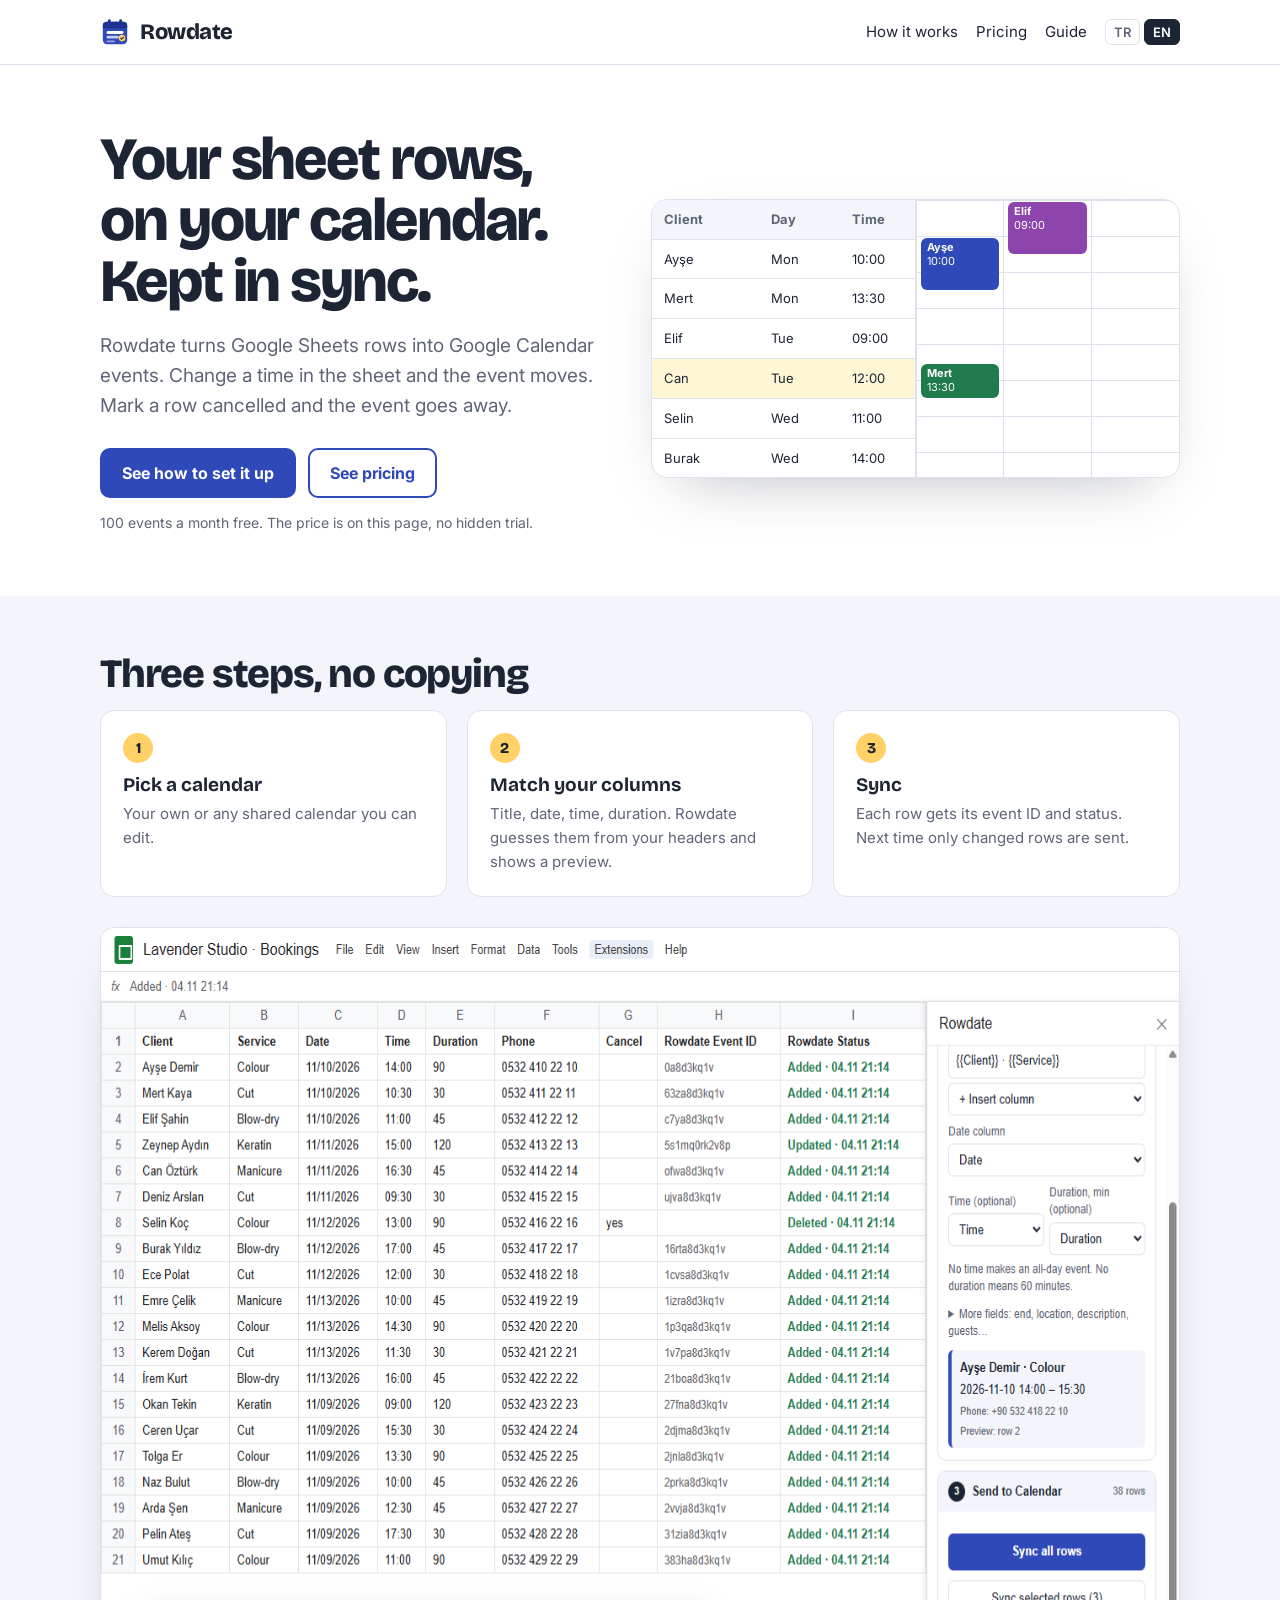
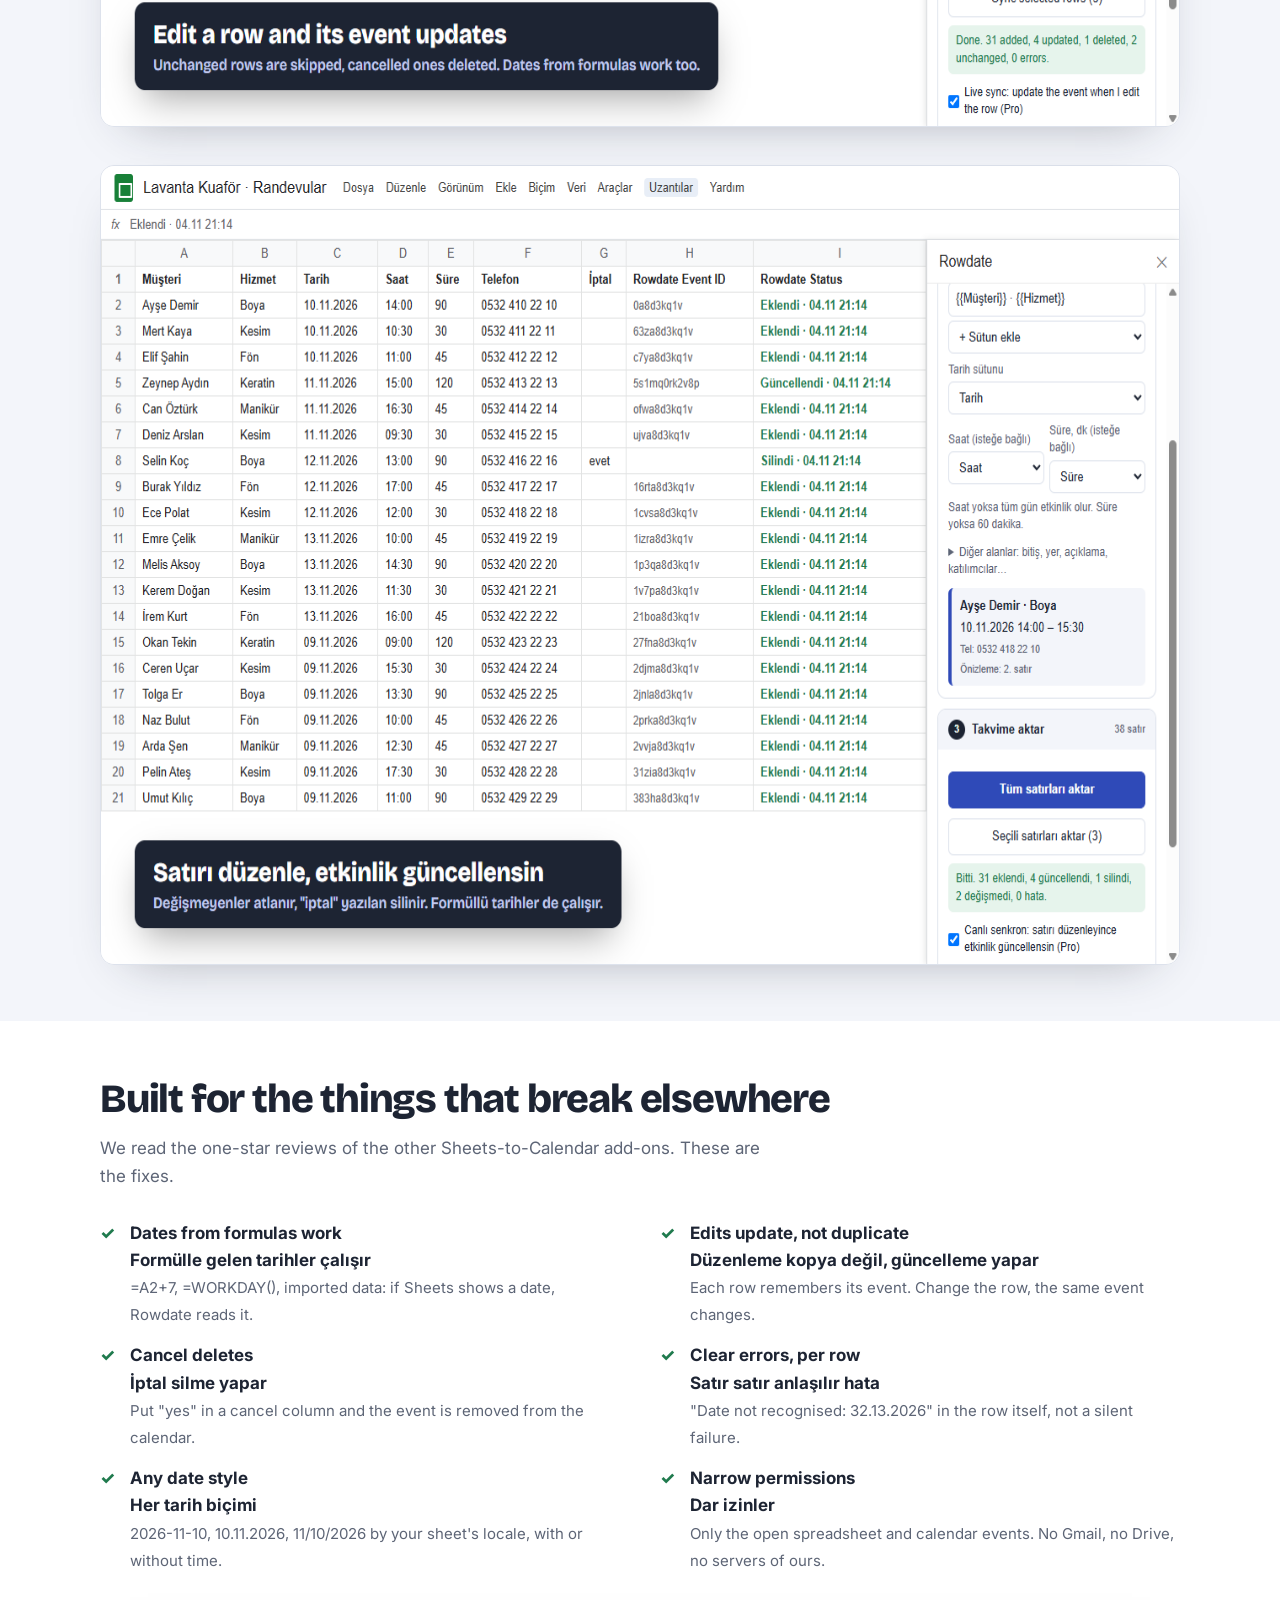
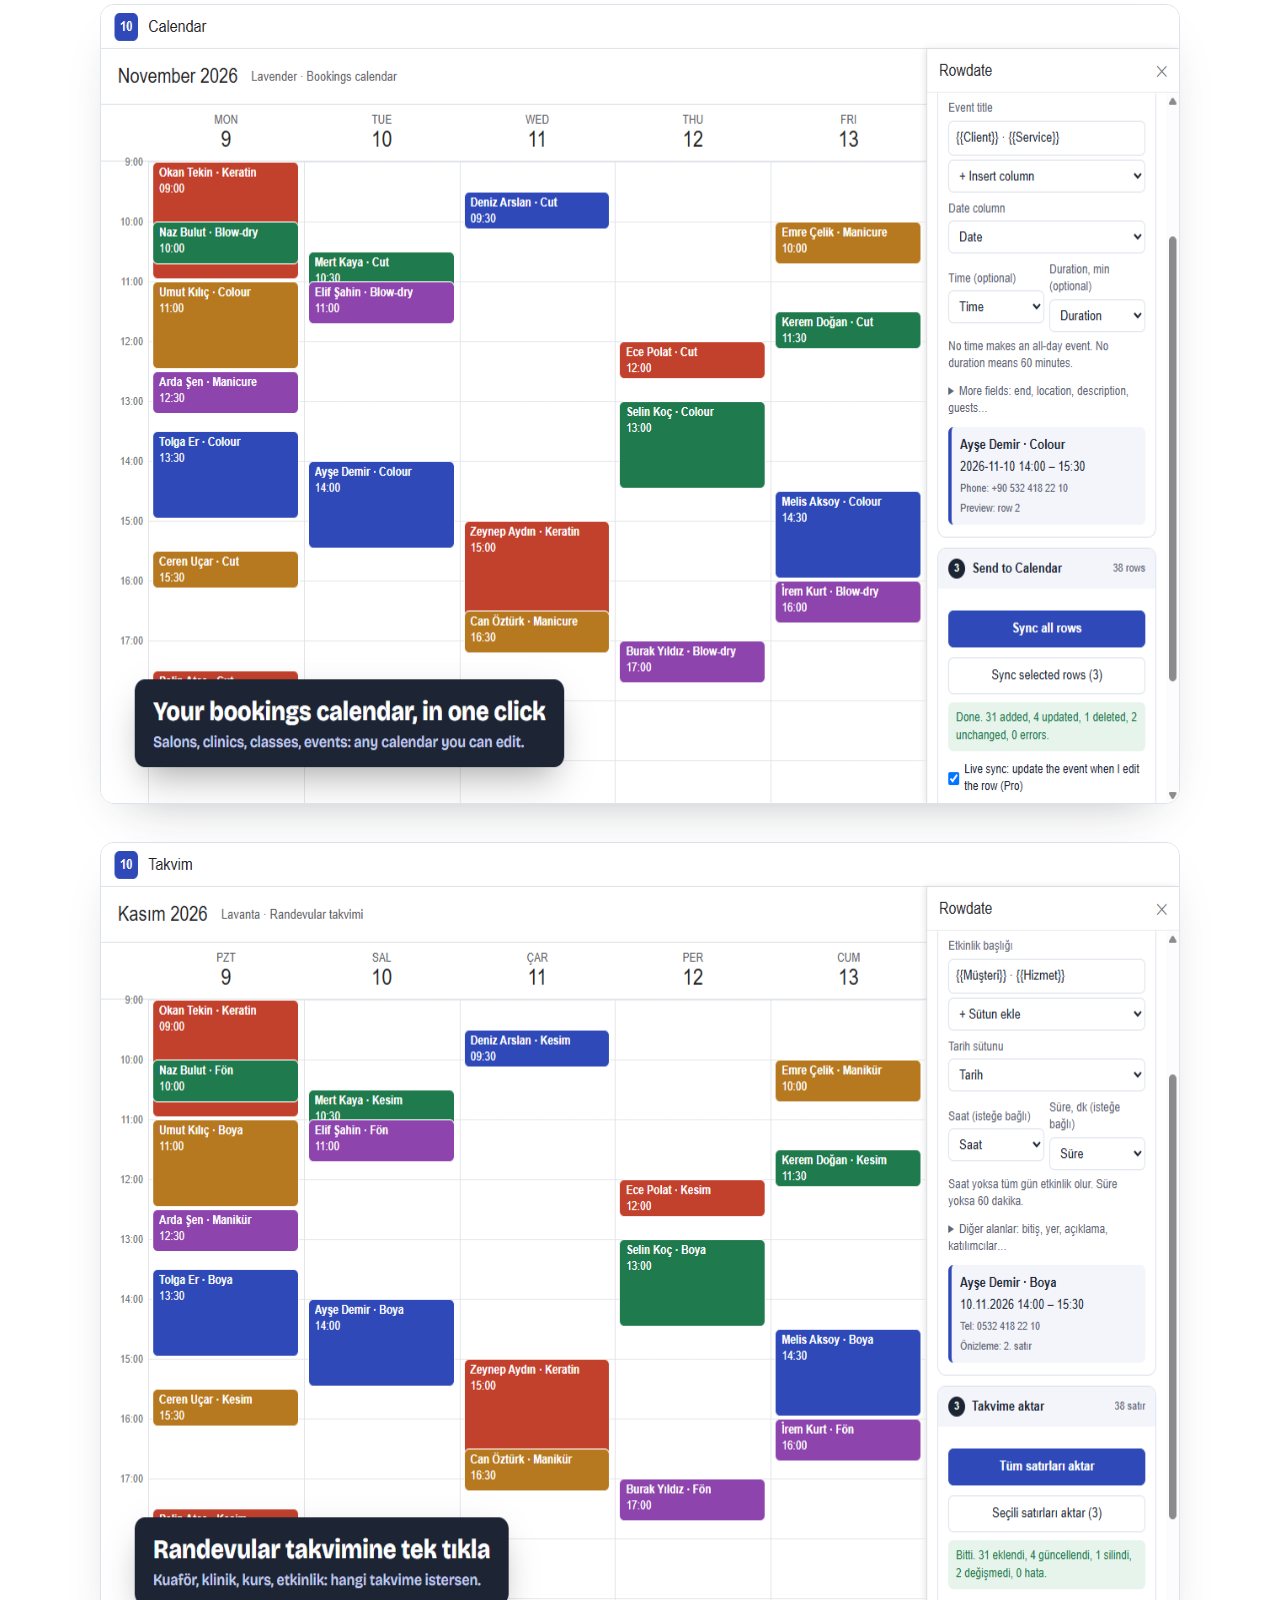
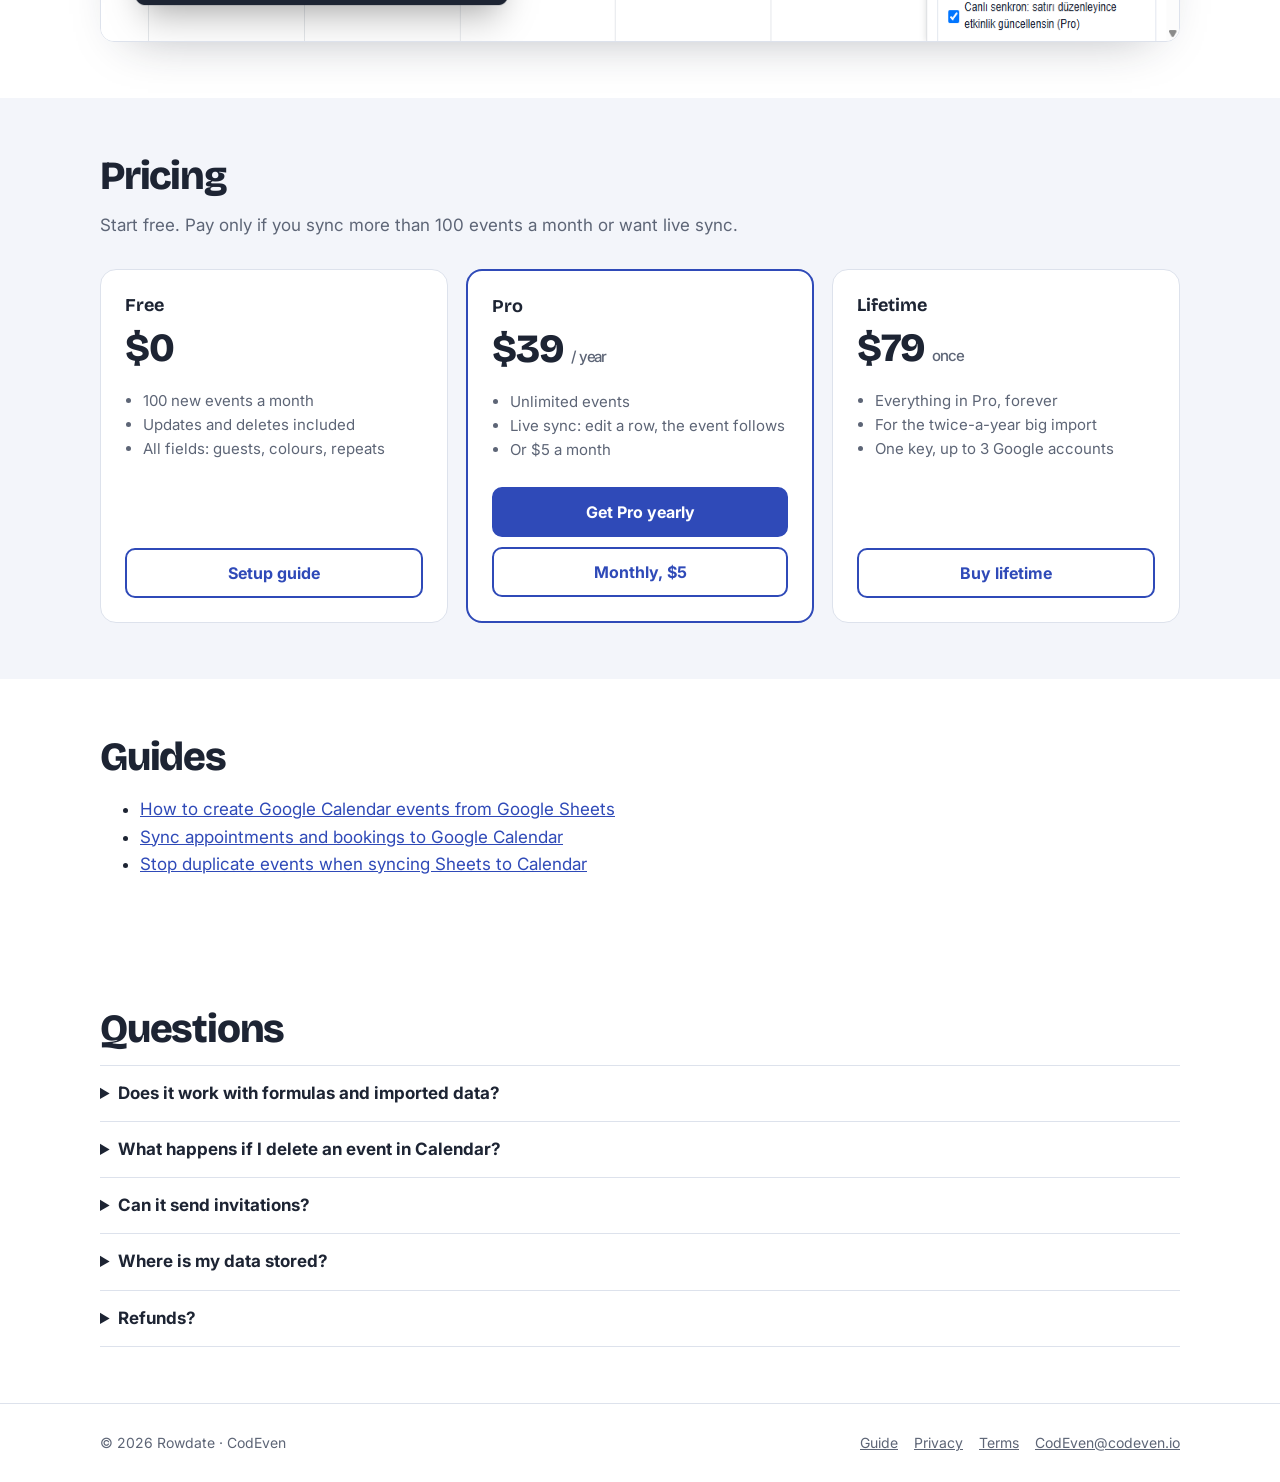
==== index.html @ 0a640206 "Remove Marketplace link until Google approves; English guide pages, sitemap, robots Co-Authored-By: " ====
<!doctype html>
<html lang="en">
<head>
<meta charset="utf-8">
<meta name="viewport" content="width=device-width, initial-scale=1">
<title>Rowdate: Google Sheets to Google Calendar sync</title>
<meta name="description" content="Turn spreadsheet rows into Google Calendar events and keep them in sync. Edit a row, the event updates. Dates from formulas work. 100 free events a month.">
<link rel="icon" href="logo.svg" type="image/svg+xml">
<link rel="preconnect" href="https://fonts.googleapis.com">
<link href="https://fonts.googleapis.com/css2?family=Bricolage+Grotesque:opsz,wght@12..96,700;12..96,800&family=Inter:wght@400;600;700&display=swap" rel="stylesheet">
<link rel="stylesheet" href="style.css">
</head>
<body data-lang="en">
<header class="top"><div class="wrap">
  <a class="brand" href="./"><img src="logo.svg" alt="" width="30" height="30"> Rowdate</a>
  <nav>
    <a class="hide-sm" href="#how"><span data-l="en">How it works</span><span data-l="tr">Nasıl çalışır</span></a>
    <a class="hide-sm" href="#pricing"><span data-l="en">Pricing</span><span data-l="tr">Fiyat</span></a>
    <a href="guide"><span data-l="en">Guide</span><span data-l="tr">Rehber</span></a>
    <span class="langs"><button data-set="tr" aria-pressed="false">TR</button> <button data-set="en" aria-pressed="false">EN</button></span>
  </nav>
</div></header>

<main>
<section class="hero"><div class="wrap">
  <div>
    <h1 data-l="en">Your sheet rows, on your calendar. Kept in sync.</h1>
    <h1 data-l="tr">Tablondaki satırlar, takviminde. Hep güncel.</h1>
    <p class="lead" data-l="en">Rowdate turns Google Sheets rows into Google Calendar events. Change a time in the sheet and the event moves. Mark a row cancelled and the event goes away.</p>
    <p class="lead" data-l="tr">Rowdate, Google E-Tablolar satırlarını Google Takvim etkinliğine çevirir. Tabloda saati değiştir, etkinlik kayar. Satırı iptal et, etkinlik silinir.</p>
    <div class="cta">
      <a class="btn primary" data-install href="#"><span data-l="en">See how to set it up</span><span data-l="tr">Nasıl kurulur, gör</span></a>
      <a class="btn ghost" href="#pricing"><span data-l="en">See pricing</span><span data-l="tr">Fiyatları gör</span></a>
    </div>
    <p class="fine" data-l="en">100 events a month free. The price is on this page, no hidden trial.</p>
    <p class="fine" data-l="tr">Ayda 100 etkinlik ücretsiz. Fiyat bu sayfada yazıyor, gizli deneme süresi yok.</p>
  </div>
  <div class="demo" aria-hidden="true">
    <div class="sheet">
      <div><span><span data-l="en">Client</span><span data-l="tr">Müşteri</span></span><span><span data-l="en">Day</span><span data-l="tr">Gün</span></span><span><span data-l="en">Time</span><span data-l="tr">Saat</span></span></div>
      <div data-ev="e1"><span>Ayşe</span><span><span data-l="en">Mon</span><span data-l="tr">Pzt</span></span><span>10:00</span></div>
      <div data-ev="e2"><span>Mert</span><span><span data-l="en">Mon</span><span data-l="tr">Pzt</span></span><span>13:30</span></div>
      <div data-ev="e3"><span>Elif</span><span><span data-l="en">Tue</span><span data-l="tr">Sal</span></span><span>09:00</span></div>
      <div data-ev="e4"><span>Can</span><span><span data-l="en">Tue</span><span data-l="tr">Sal</span></span><span>12:00</span></div>
      <div data-ev="e5"><span>Selin</span><span><span data-l="en">Wed</span><span data-l="tr">Çar</span></span><span>11:00</span></div>
      <div data-ev="e6"><span>Burak</span><span><span data-l="en">Wed</span><span data-l="tr">Çar</span></span><span>14:00</span></div>
    </div>
    <div class="week">
      <div class="day" style="left:0;width:33.3%">
        <div class="ev" id="e1" style="top:38px;height:52px;background:#2f4ab8"><b>Ayşe</b>10:00</div>
        <div class="ev" id="e2" style="top:164px;height:34px;background:#1f7a4d"><b>Mert</b>13:30</div>
      </div>
      <div class="day" style="left:33.3%;width:33.3%">
        <div class="ev" id="e3" style="top:2px;height:52px;background:#8e44ad"><b>Elif</b>09:00</div>
        <div class="ev" id="e4" style="top:110px;height:52px;background:#c2412d"><b>Can</b>12:00</div>
      </div>
      <div class="day" style="left:66.6%;width:33.4%">
        <div class="ev" id="e5" style="top:74px;height:34px;background:#b7791f"><b>Selin</b>11:00</div>
        <div class="ev" id="e6" style="top:182px;height:52px;background:#2f4ab8"><b>Burak</b>14:00</div>
      </div>
    </div>
  </div>
</div></section>

<section class="wash" id="how"><div class="wrap">
  <h2 data-l="en">Three steps, no copying</h2>
  <h2 data-l="tr">Üç adım, kopyala-yapıştır yok</h2>
  <ol class="steps">
    <li><h3 data-l="en">Pick a calendar</h3><h3 data-l="tr">Takvimi seç</h3>
      <p data-l="en">Your own or any shared calendar you can edit.</p><p data-l="tr">Kendi takvimin ya da düzenleyebildiğin ortak bir takvim.</p></li>
    <li><h3 data-l="en">Match your columns</h3><h3 data-l="tr">Sütunları eşle</h3>
      <p data-l="en">Title, date, time, duration. Rowdate guesses them from your headers and shows a preview.</p><p data-l="tr">Başlık, tarih, saat, süre. Rowdate başlıklardan tahmin eder, önizleme gösterir.</p></li>
    <li><h3 data-l="en">Sync</h3><h3 data-l="tr">Aktar</h3>
      <p data-l="en">Each row gets its event ID and status. Next time only changed rows are sent.</p><p data-l="tr">Her satıra etkinlik ID'si ve durum yazılır. Sonraki seferde yalnız değişen satırlar gider.</p></li>
  </ol>
  <img class="shot" src="shot-en-2-done.png" alt="A Google Sheet of bookings with Rowdate status columns and the Rowdate sidebar" data-l="en" width="1280" height="800" loading="lazy">
  <img class="shot" src="shot-tr-2-done.png" alt="Rowdate durum sütunları ve kenar paneliyle bir randevu tablosu" data-l="tr" width="1280" height="800" loading="lazy">
</div></section>

<section><div class="wrap">
  <h2 data-l="en">Built for the things that break elsewhere</h2>
  <h2 data-l="tr">Başka eklentilerde bozulan şeyler için yapıldı</h2>
  <p class="sub" data-l="en">We read the one-star reviews of the other Sheets-to-Calendar add-ons. These are the fixes.</p>
  <p class="sub" data-l="tr">Diğer Tablo→Takvim eklentilerinin tek yıldızlı yorumlarını okuduk. Çözümler bunlar.</p>
  <ul class="fixes">
    <li><b data-l="en">Dates from formulas work</b><b data-l="tr">Formülle gelen tarihler çalışır</b>
      <span data-l="en">=A2+7, =WORKDAY(), imported data: if Sheets shows a date, Rowdate reads it.</span><span data-l="tr">=A2+7, =İŞGÜNÜ(), içe aktarılan veri: Sheets tarih gösteriyorsa Rowdate okur.</span></li>
    <li><b data-l="en">Edits update, not duplicate</b><b data-l="tr">Düzenleme kopya değil, güncelleme yapar</b>
      <span data-l="en">Each row remembers its event. Change the row, the same event changes.</span><span data-l="tr">Her satır kendi etkinliğini hatırlar. Satırı değiştir, aynı etkinlik değişir.</span></li>
    <li><b data-l="en">Cancel deletes</b><b data-l="tr">İptal silme yapar</b>
      <span data-l="en">Put "yes" in a cancel column and the event is removed from the calendar.</span><span data-l="tr">İptal sütununa "evet" yaz, etkinlik takvimden kalkar.</span></li>
    <li><b data-l="en">Clear errors, per row</b><b data-l="tr">Satır satır anlaşılır hata</b>
      <span data-l="en">"Date not recognised: 32.13.2026" in the row itself, not a silent failure.</span><span data-l="tr">"Tarih anlaşılmadı: 32.13.2026" satırın kendisinde yazar, sessizce başarısız olmaz.</span></li>
    <li><b data-l="en">Any date style</b><b data-l="tr">Her tarih biçimi</b>
      <span data-l="en">2026-11-10, 10.11.2026, 11/10/2026 by your sheet's locale, with or without time.</span><span data-l="tr">2026-11-10, 10.11.2026, 11/10/2026 tablonun diline göre; saatli ya da saatsiz.</span></li>
    <li><b data-l="en">Narrow permissions</b><b data-l="tr">Dar izinler</b>
      <span data-l="en">Only the open spreadsheet and calendar events. No Gmail, no Drive, no servers of ours.</span><span data-l="tr">Yalnız açık tablo ve takvim etkinlikleri. Gmail yok, Drive yok, bizim sunucumuz yok.</span></li>
  </ul>
  <img class="shot" src="shot-en-3-calendar.png" alt="A week view of the calendar filled with bookings from the sheet" data-l="en" width="1280" height="800" loading="lazy">
  <img class="shot" src="shot-tr-3-calendar.png" alt="Tablodaki randevularla dolmuş haftalık takvim görünümü" data-l="tr" width="1280" height="800" loading="lazy">
</div></section>

<section class="wash" id="pricing"><div class="wrap">
  <h2 data-l="en">Pricing</h2><h2 data-l="tr">Fiyat</h2>
  <p class="sub" data-l="en">Start free. Pay only if you sync more than 100 events a month or want live sync.</p>
  <p class="sub" data-l="tr">Ücretsiz başla. Ayda 100'den fazla etkinlik ya da canlı senkron istersen öde.</p>
  <div class="prices">
    <div class="price">
      <h3 data-l="en">Free</h3><h3 data-l="tr">Ücretsiz</h3>
      <div class="amt">$0</div>
      <ul data-l="en"><li>100 new events a month</li><li>Updates and deletes included</li><li>All fields: guests, colours, repeats</li></ul>
      <ul data-l="tr"><li>Ayda 100 yeni etkinlik</li><li>Güncelleme ve silme dahil</li><li>Tüm alanlar: katılımcı, renk, tekrar</li></ul>
      <a class="btn ghost" data-install href="#"><span data-l="en">Setup guide</span><span data-l="tr">Kurulum rehberi</span></a>
    </div>
    <div class="price pick">
      <h3>Pro</h3>
      <div class="amt">$39 <small data-l="en">/ year</small><small data-l="tr">/ yıl</small></div>
      <ul data-l="en"><li>Unlimited events</li><li>Live sync: edit a row, the event follows</li><li>Or $5 a month</li></ul>
      <ul data-l="tr"><li>Sınırsız etkinlik</li><li>Canlı senkron: satırı düzenle, etkinlik gelsin</li><li>Ya da ayda $5</li></ul>
      <a class="btn primary" data-checkout="Yearly" href="#"><span data-l="en">Get Pro yearly</span><span data-l="tr">Yıllık Pro al</span></a>
      <a class="btn ghost" data-checkout="Monthly" href="#"><span data-l="en">Monthly, $5</span><span data-l="tr">Aylık, $5</span></a>
    </div>
    <div class="price">
      <h3 data-l="en">Lifetime</h3><h3 data-l="tr">Ömür boyu</h3>
      <div class="amt">$79 <small data-l="en">once</small><small data-l="tr">tek sefer</small></div>
      <ul data-l="en"><li>Everything in Pro, forever</li><li>For the twice-a-year big import</li><li>One key, up to 3 Google accounts</li></ul>
      <ul data-l="tr"><li>Pro'daki her şey, süresiz</li><li>Yılda iki kez büyük aktarım yapanlar için</li><li>Tek anahtar, 3 Google hesabına kadar</li></ul>
      <a class="btn ghost" data-checkout="Lifetime" href="#"><span data-l="en">Buy lifetime</span><span data-l="tr">Ömür boyu al</span></a>
    </div>
  </div>
</div></section>

<section class="guides"><div class="wrap">
  <h2 data-l="en">Guides</h2><h2 data-l="tr">Rehberler</h2>
  <ul>
    <li><a href="google-sheets-to-google-calendar">How to create Google Calendar events from Google Sheets</a></li>
    <li><a href="sync-appointments-google-sheets-calendar">Sync appointments and bookings to Google Calendar</a></li>
    <li><a href="duplicate-events-google-sheets-calendar">Stop duplicate events when syncing Sheets to Calendar</a></li>
  </ul>
</div></section>

<section class="faq"><div class="wrap">
  <h2 data-l="en">Questions</h2><h2 data-l="tr">Sorular</h2>
  <details><summary data-l="en">Does it work with formulas and imported data?</summary><summary data-l="tr">Formüllerle ve içe aktarılan veriyle çalışır mı?</summary>
    <p data-l="en">Yes. Rowdate reads the value Sheets calculated, in your spreadsheet's time zone. Text dates like 10.11.2026 or 2026-11-10 14:30 work too.</p>
    <p data-l="tr">Evet. Rowdate, Sheets'in hesapladığı değeri tablonun saat diliminde okur. 10.11.2026 ya da 2026-11-10 14:30 gibi metin tarihler de çalışır.</p></details>
  <details><summary data-l="en">What happens if I delete an event in Calendar?</summary><summary data-l="tr">Etkinliği takvimden silersem ne olur?</summary>
    <p data-l="en">The next sync creates it again from the row. The sheet is the source of truth; to remove an event, use the cancel column.</p>
    <p data-l="tr">Sonraki senkronda satırdan yeniden oluşturulur. Esas kaynak tablodur; etkinliği kaldırmak için iptal sütununu kullan.</p></details>
  <details><summary data-l="en">Can it send invitations?</summary><summary data-l="tr">Davet gönderebilir mi?</summary>
    <p data-l="en">Yes, if you map a guest email column and tick "Email invitations to guests". Otherwise guests are added silently.</p>
    <p data-l="tr">Evet; katılımcı e-posta sütununu seçip "Katılımcılara davet e-postası gönder"i işaretlersen. Yoksa katılımcılar sessizce eklenir.</p></details>
  <details><summary data-l="en">Where is my data stored?</summary><summary data-l="tr">Verim nerede saklanıyor?</summary>
    <p data-l="en">In your spreadsheet and your calendar. Rowdate runs inside Google Apps Script and only talks to the Google Calendar API and our license checker.</p>
    <p data-l="tr">Tablonda ve takviminde. Rowdate Google Apps Script içinde çalışır; yalnızca Google Takvim API'si ve lisans kontrolüyle konuşur.</p></details>
  <details><summary data-l="en">Refunds?</summary><summary data-l="tr">İade?</summary>
    <p data-l="en">Email us within 14 days of your first payment for a full refund. You can cancel any time.</p>
    <p data-l="tr">İlk ödemeden sonraki 14 gün içinde yaz, tam iade yaparız. İstediğin an iptal edebilirsin.</p></details>
</div></section>
</main>

<footer class="site"><div class="wrap">
  <div>© 2026 Rowdate · CodEven</div>
  <div><a href="guide">Guide</a><a href="privacy">Privacy</a><a href="terms">Terms</a><a data-support href="#"></a></div>
</div></footer>
<script src="site.js"></script>
</body>
</html>
---- style.css ----
:root {
  --ink: #1d2433; --muted: #5d6576; --line: #dde2ec; --paper: #ffffff; --wash: #f3f5fa;
  --brand: #2f4ab8; --brand-deep: #1f3290; --sun: #ffd166; --good: #1f7a4d;
  --head: "Bricolage Grotesque", "Segoe UI", sans-serif;
  --body: "Inter", "Segoe UI", Roboto, Arial, sans-serif;
}
* { box-sizing: border-box; }
html { -webkit-text-size-adjust: 100%; }
body { margin: 0; font: 17px/1.6 var(--body); color: var(--ink); background: var(--paper); }
a { color: var(--brand); }
img { max-width: 100%; }
.wrap { max-width: 1120px; margin: 0 auto; padding: 0 20px; }
[data-l] { display: none; }
body[data-lang="tr"] [data-l="tr"], body[data-lang="en"] [data-l="en"] { display: revert; }
:focus-visible { outline: 3px solid var(--sun); outline-offset: 2px; }

header.top { border-bottom: 1px solid var(--line); background: var(--paper); }
header.top .wrap { display: flex; align-items: center; justify-content: space-between; height: 64px; }
.brand { display: flex; align-items: center; gap: 10px; font: 800 22px var(--head); color: var(--ink); text-decoration: none; letter-spacing: -0.02em; }
nav { display: flex; align-items: center; gap: 18px; font-size: 15px; }
nav a { color: var(--ink); text-decoration: none; }
nav a:hover { color: var(--brand); }
.langs button { font: 600 13px var(--body); border: 1px solid var(--line); background: var(--paper); border-radius: 6px; padding: 4px 8px; cursor: pointer; color: var(--muted); }
.langs button[aria-pressed="true"] { background: var(--ink); color: #fff; border-color: var(--ink); }

.btn { display: inline-block; font: 700 16px var(--body); padding: 13px 20px; border-radius: 10px; text-decoration: none; border: 2px solid var(--brand); }
.btn.primary { background: var(--brand); color: #fff; }
.btn.primary:hover { background: var(--brand-deep); border-color: var(--brand-deep); }
.btn.ghost { color: var(--brand); background: transparent; }

.hero { padding: 64px 0 48px; }
.hero .wrap { display: grid; grid-template-columns: 1fr 1.05fr; gap: 48px; align-items: center; }
.hero h1 { font: 800 clamp(38px, 5.4vw, 60px)/1.02 var(--head); letter-spacing: -0.035em; margin: 0 0 18px; }
.hero p.lead { font-size: 19px; color: var(--muted); margin: 0 0 26px; max-width: 34em; }
.hero .cta { display: flex; gap: 12px; flex-wrap: wrap; }
.hero .fine { font-size: 14px; color: var(--muted); margin-top: 14px; }

/* hero demo: rows on the left drop into the week on the right */
.demo { display: grid; grid-template-columns: 1fr 1fr; border: 1px solid var(--line); border-radius: 16px; overflow: hidden; box-shadow: 0 24px 60px -30px rgba(29,36,51,.35); background: var(--paper); }
.demo .sheet { border-right: 1px solid var(--line); font-size: 13px; }
.demo .sheet div { display: grid; grid-template-columns: 1.2fr .9fr .6fr; gap: 6px; padding: 9px 12px; border-top: 1px solid var(--line); transition: background .3s; }
.demo .sheet div:first-child { border-top: 0; background: var(--wash); font-weight: 700; color: var(--muted); }
.demo .sheet div.go { background: #fff6d6; }
.demo .week { position: relative; background-image: linear-gradient(var(--line) 1px, transparent 1px); background-size: 100% 36px; min-height: 252px; }
.demo .week .day { position: absolute; top: 0; bottom: 0; border-left: 1px solid var(--line); }
.demo .ev { position: absolute; left: 4px; right: 4px; border-radius: 6px; padding: 3px 6px; color: #fff; font-size: 11px; line-height: 1.25; opacity: 0; transform: translateY(-10px); transition: opacity .35s, transform .35s; }
.demo .ev.on { opacity: 1; transform: none; }
.demo .ev b { display: block; font-weight: 700; }

section { padding: 56px 0; }
section h2 { font: 800 clamp(28px, 3.6vw, 40px)/1.1 var(--head); letter-spacing: -0.03em; margin: 0 0 14px; }
section p.sub { color: var(--muted); margin: 0 0 30px; max-width: 40em; }
.wash { background: var(--wash); }

.steps { display: grid; grid-template-columns: repeat(3, 1fr); gap: 20px; counter-reset: s; }
.steps li { list-style: none; background: var(--paper); border: 1px solid var(--line); border-radius: 14px; padding: 22px; }
.steps li::before { counter-increment: s; content: counter(s); display: inline-flex; width: 30px; height: 30px; border-radius: 50%; background: var(--sun); font: 800 15px var(--head); align-items: center; justify-content: center; margin-bottom: 10px; }
.steps h3 { margin: 0 0 6px; font: 700 19px var(--head); }
.steps p { margin: 0; color: var(--muted); font-size: 15px; }
.steps { padding: 0; margin: 0; }

.fixes { display: grid; grid-template-columns: repeat(2, 1fr); gap: 14px 40px; padding: 0; margin: 0; }
.fixes li { list-style: none; padding-left: 30px; position: relative; }
.fixes li::before { content: "✓"; position: absolute; left: 0; top: 0; color: var(--good); font-weight: 800; }
.fixes b { display: block; }
.fixes span { color: var(--muted); font-size: 15px; }

.shot { margin-top: 30px; border-radius: 14px; border: 1px solid var(--line); box-shadow: 0 20px 50px -30px rgba(29,36,51,.4); display: block; }

.prices { display: grid; grid-template-columns: repeat(3, 1fr); gap: 18px; }
.price { border: 1px solid var(--line); border-radius: 16px; padding: 24px; background: var(--paper); display: flex; flex-direction: column; }
.price.pick { border: 2px solid var(--brand); }
.price h3 { margin: 0; font: 700 18px var(--head); }
.price .amt { font: 800 40px var(--head); letter-spacing: -0.03em; margin: 8px 0 2px; }
.price .amt small { font: 500 15px var(--body); color: var(--muted); }
.price ul { padding-left: 18px; color: var(--muted); font-size: 15px; flex: 1; }
.price .btn { text-align: center; margin-top: 10px; }

.faq details { border-top: 1px solid var(--line); padding: 14px 0; }
.faq details:last-child { border-bottom: 1px solid var(--line); }
.faq summary { font-weight: 700; cursor: pointer; }
.faq p { color: var(--muted); margin: 8px 0 0; }

footer.site { border-top: 1px solid var(--line); padding: 28px 0; font-size: 14px; color: var(--muted); }
footer.site .wrap { display: flex; justify-content: space-between; gap: 16px; flex-wrap: wrap; }
footer.site a { color: var(--muted); margin-left: 16px; }

main.doc { max-width: 760px; margin: 0 auto; padding: 40px 20px 60px; }
main.doc h1 { font: 800 38px/1.1 var(--head); letter-spacing: -0.03em; }
main.doc h2 { font: 700 22px var(--head); margin-top: 32px; }
main.doc .updated { color: var(--muted); }
main.doc code { background: var(--wash); padding: 1px 5px; border-radius: 4px; font-size: 15px; }

@media (max-width: 860px) {
  .hero .wrap, .steps, .fixes, .prices { grid-template-columns: 1fr; }
  .hero { padding-top: 36px; }
  nav .hide-sm { display: none; }
}
@media (prefers-reduced-motion: reduce) {
  .demo .ev, .demo .sheet div { transition: none; }
}

/* guide articles */
main.doc pre { background: var(--wash); padding: 14px 16px; border-radius: 8px; overflow-x: auto; font-size: 14px; line-height: 1.5; }
main.doc pre code { background: none; padding: 0; font-size: inherit; }
main.doc .tbl { border-collapse: collapse; width: 100%; font-size: 14px; display: block; overflow-x: auto; }
main.doc .tbl th, main.doc .tbl td { border: 1px solid var(--line, #dde2ea); padding: 6px 8px; text-align: left; white-space: nowrap; }
main.doc .tbl th { background: var(--wash); }
main.doc .cta-box { margin-top: 40px; padding: 20px 24px; border-radius: 12px; background: var(--wash); }
main.doc .cta-box h2 { margin-top: 0; }
main.doc .cta-box .btn { margin: 4px 8px 4px 0; }
footer.site small { color: var(--muted); font-size: 12px; }
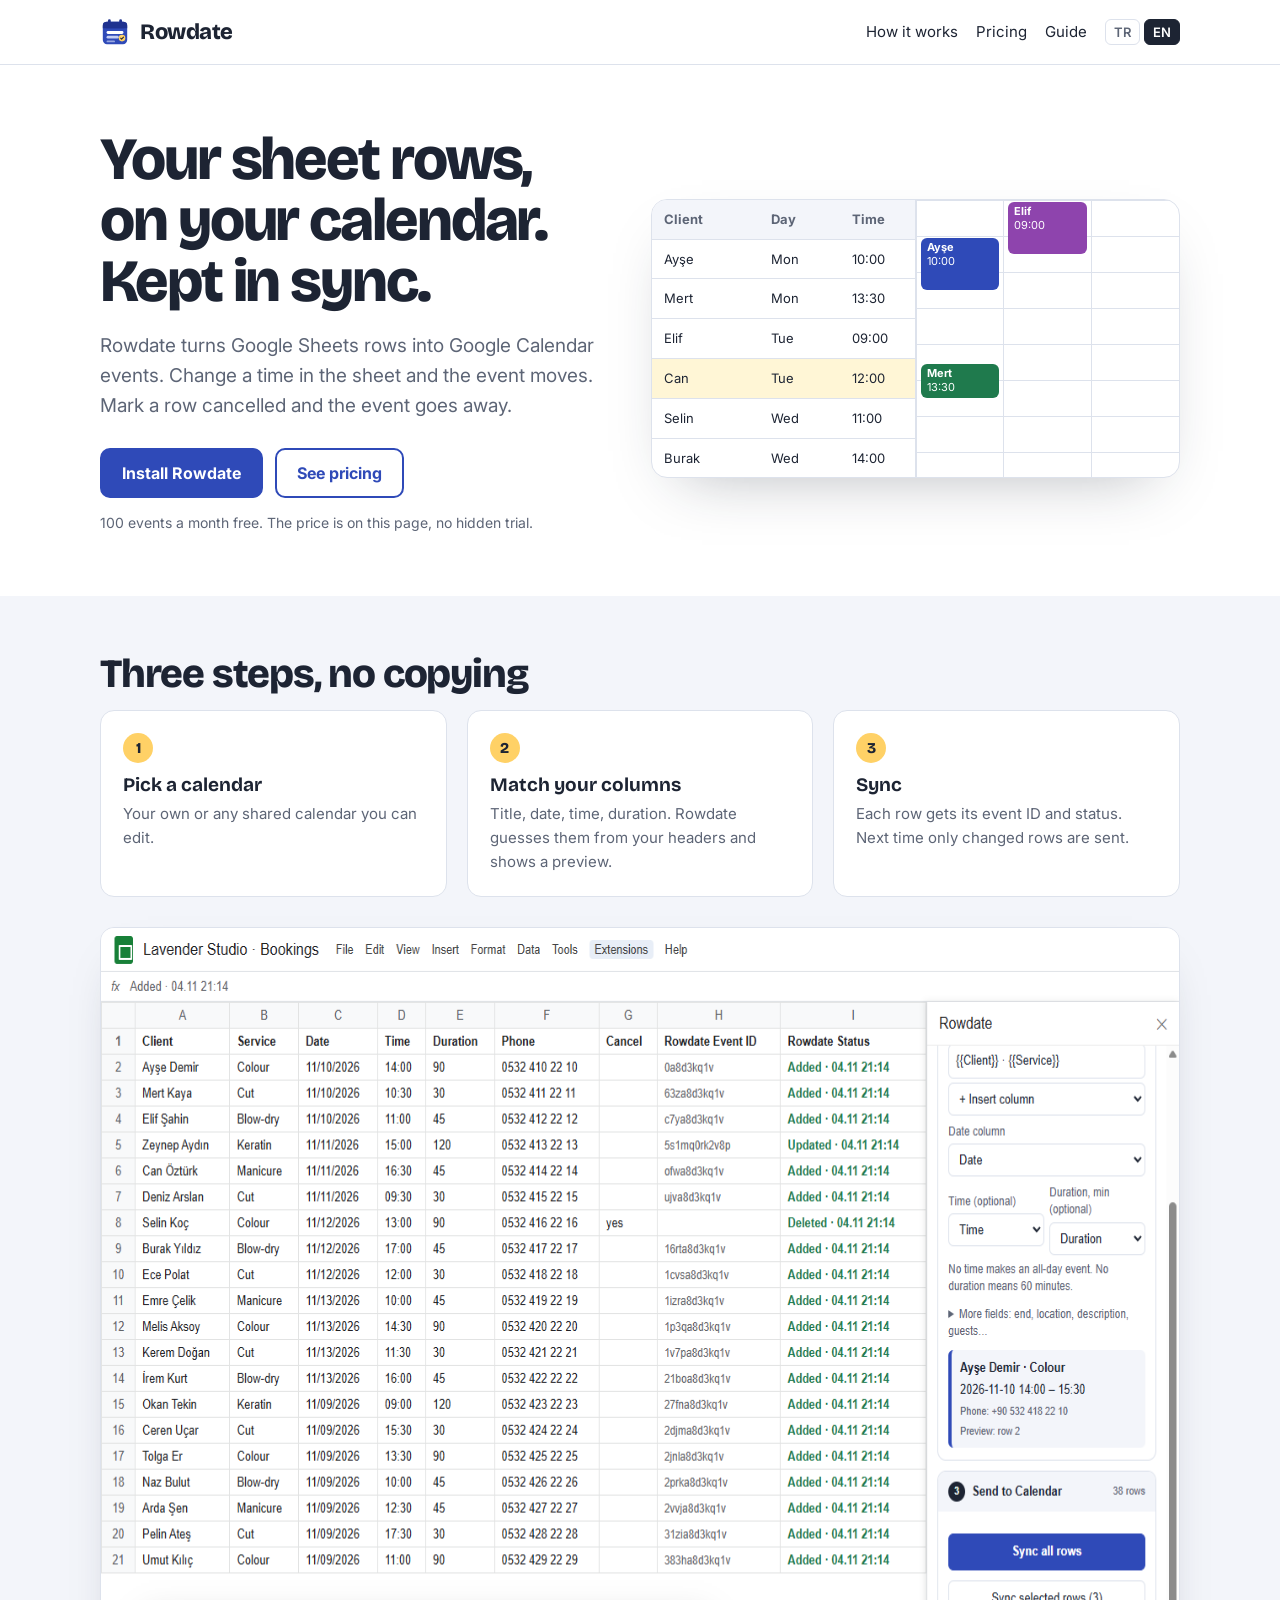
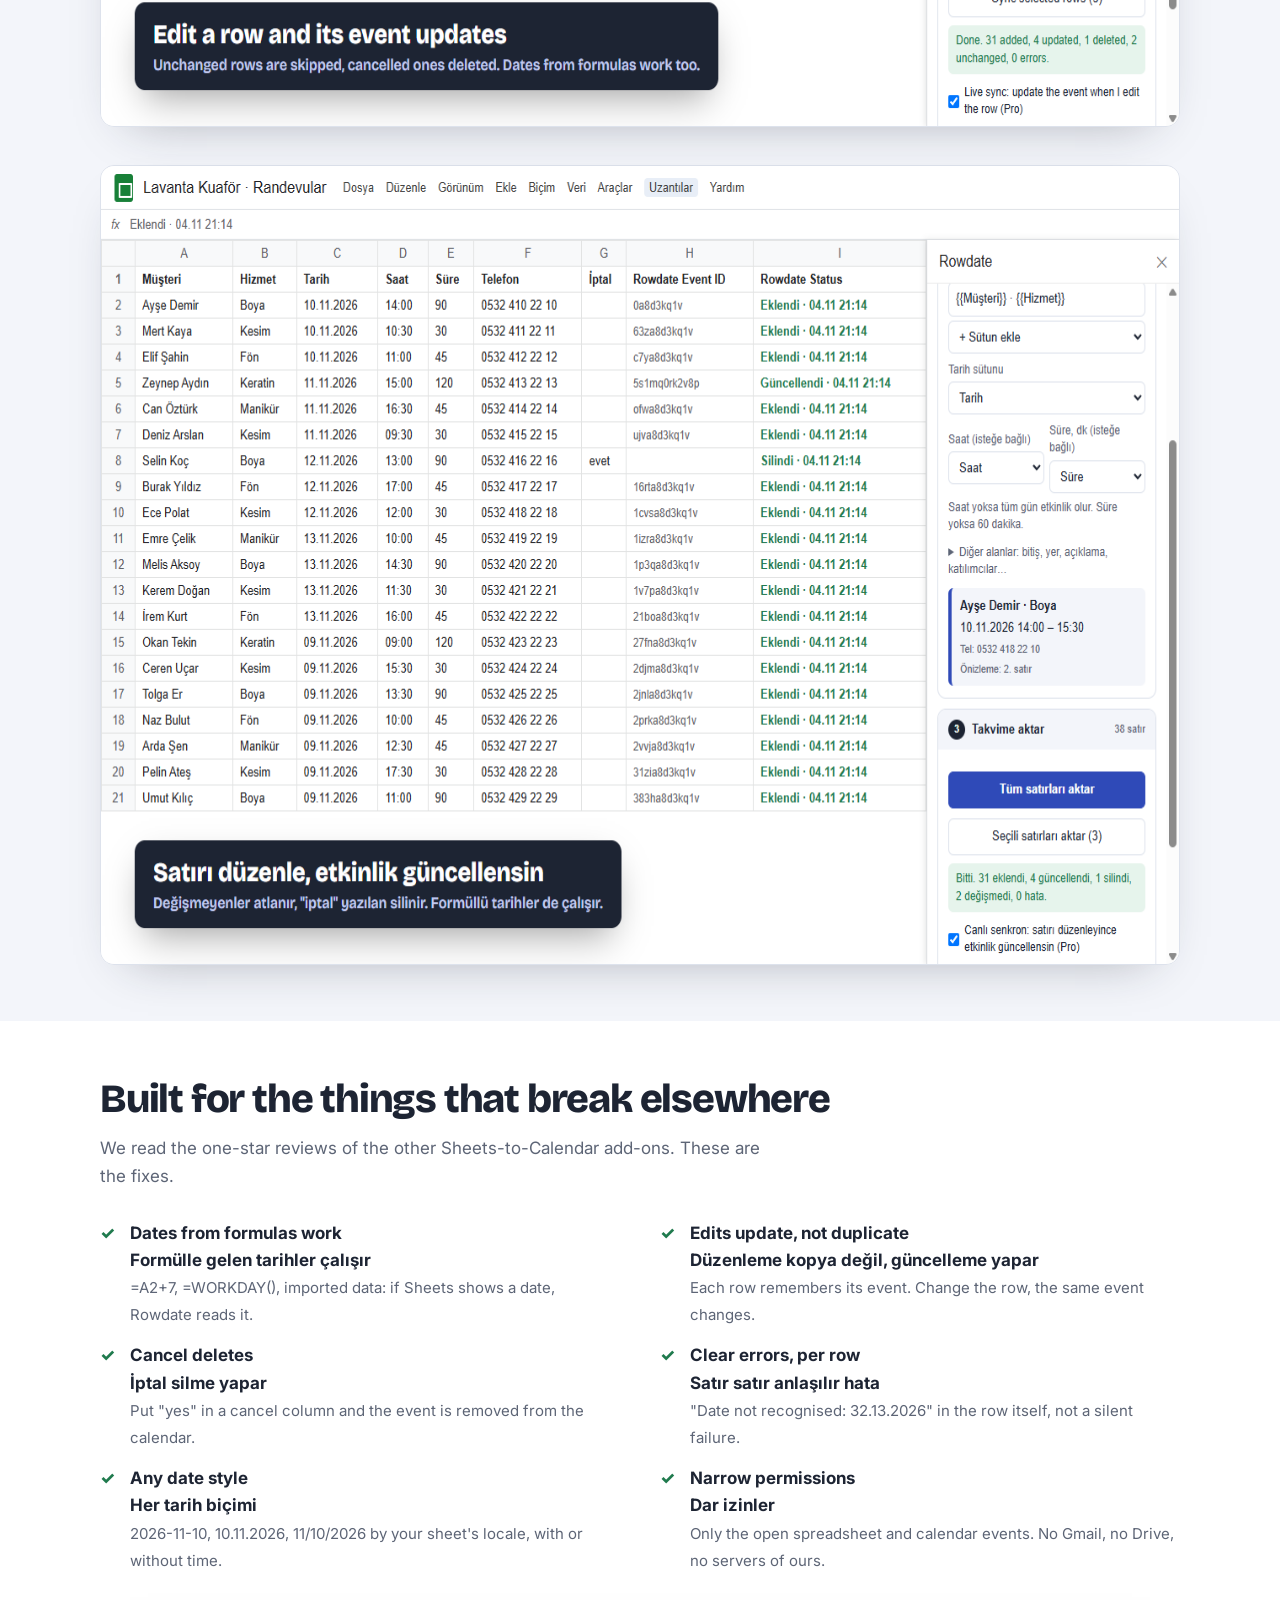
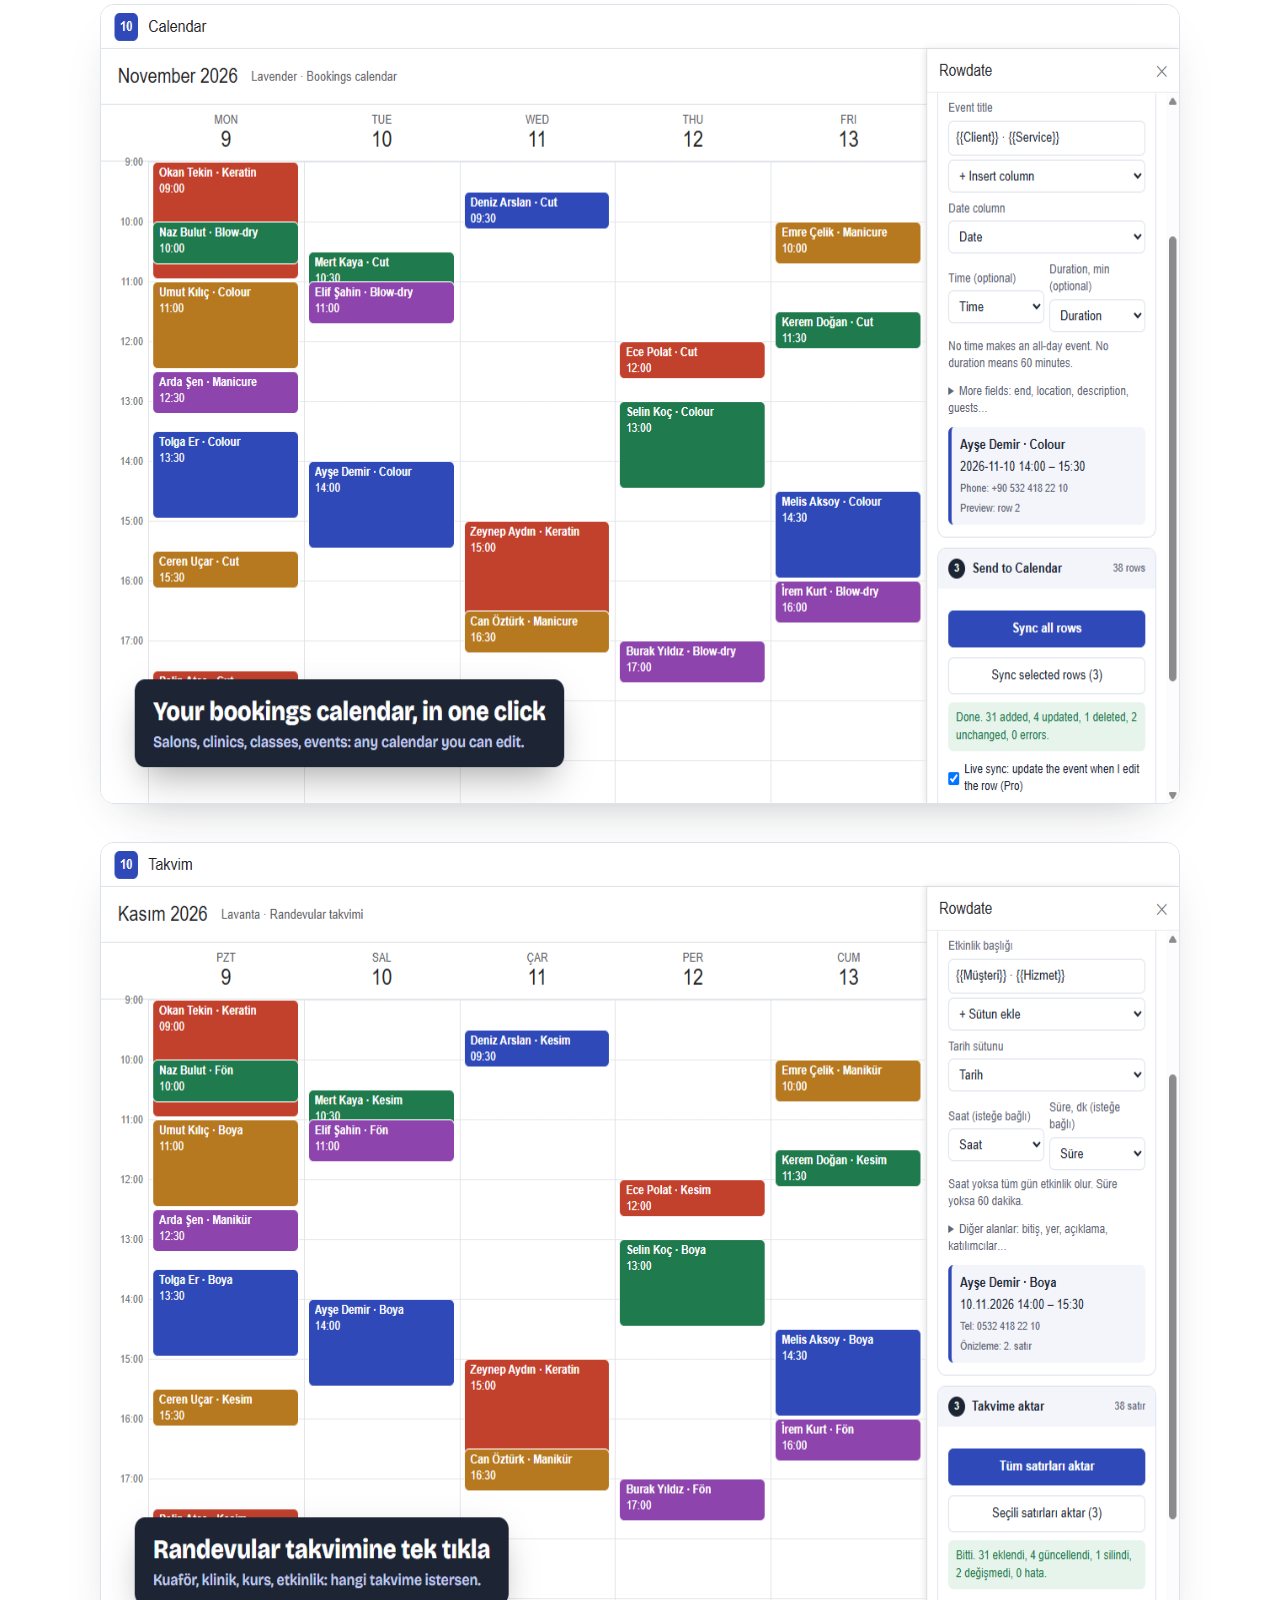
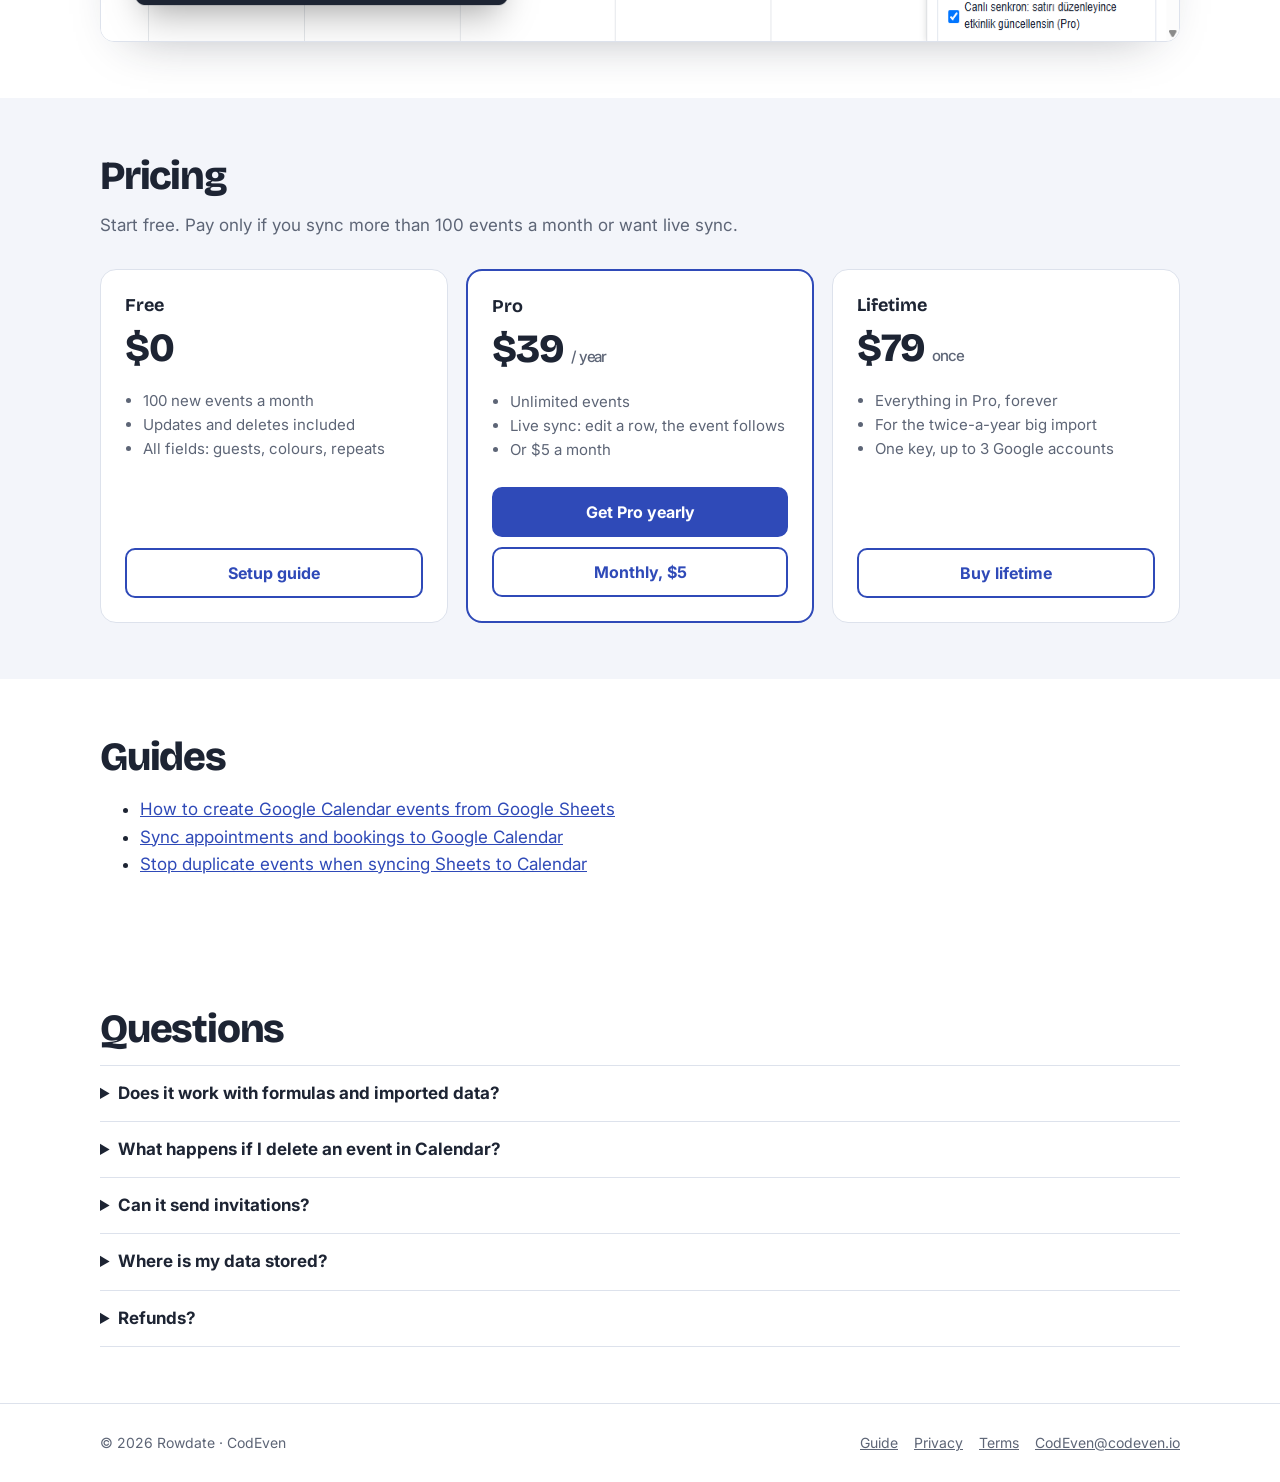
==== commit 12fbdc52: "Link Rowdate install button to Google Workspace Marketplace Co-Authored-By: Codex GPT-6 <noreply@ope" ====
--- a/index.html
+++ b/index.html
@@ -29,7 +29,7 @@
     <p class="lead" data-l="en">Rowdate turns Google Sheets rows into Google Calendar events. Change a time in the sheet and the event moves. Mark a row cancelled and the event goes away.</p>
     <p class="lead" data-l="tr">Rowdate, Google E-Tablolar satırlarını Google Takvim etkinliğine çevirir. Tabloda saati değiştir, etkinlik kayar. Satırı iptal et, etkinlik silinir.</p>
     <div class="cta">
-      <a class="btn primary" data-install href="#"><span data-l="en">See how to set it up</span><span data-l="tr">Nasıl kurulur, gör</span></a>
+      <a class="btn primary" href="https://workspace.google.com/marketplace/app/rowdate/1047319266412"><span data-l="en">Install Rowdate</span><span data-l="tr">Rowdate’i yükle</span></a>
       <a class="btn ghost" href="#pricing"><span data-l="en">See pricing</span><span data-l="tr">Fiyatları gör</span></a>
     </div>
     <p class="fine" data-l="en">100 events a month free. The price is on this page, no hidden trial.</p>
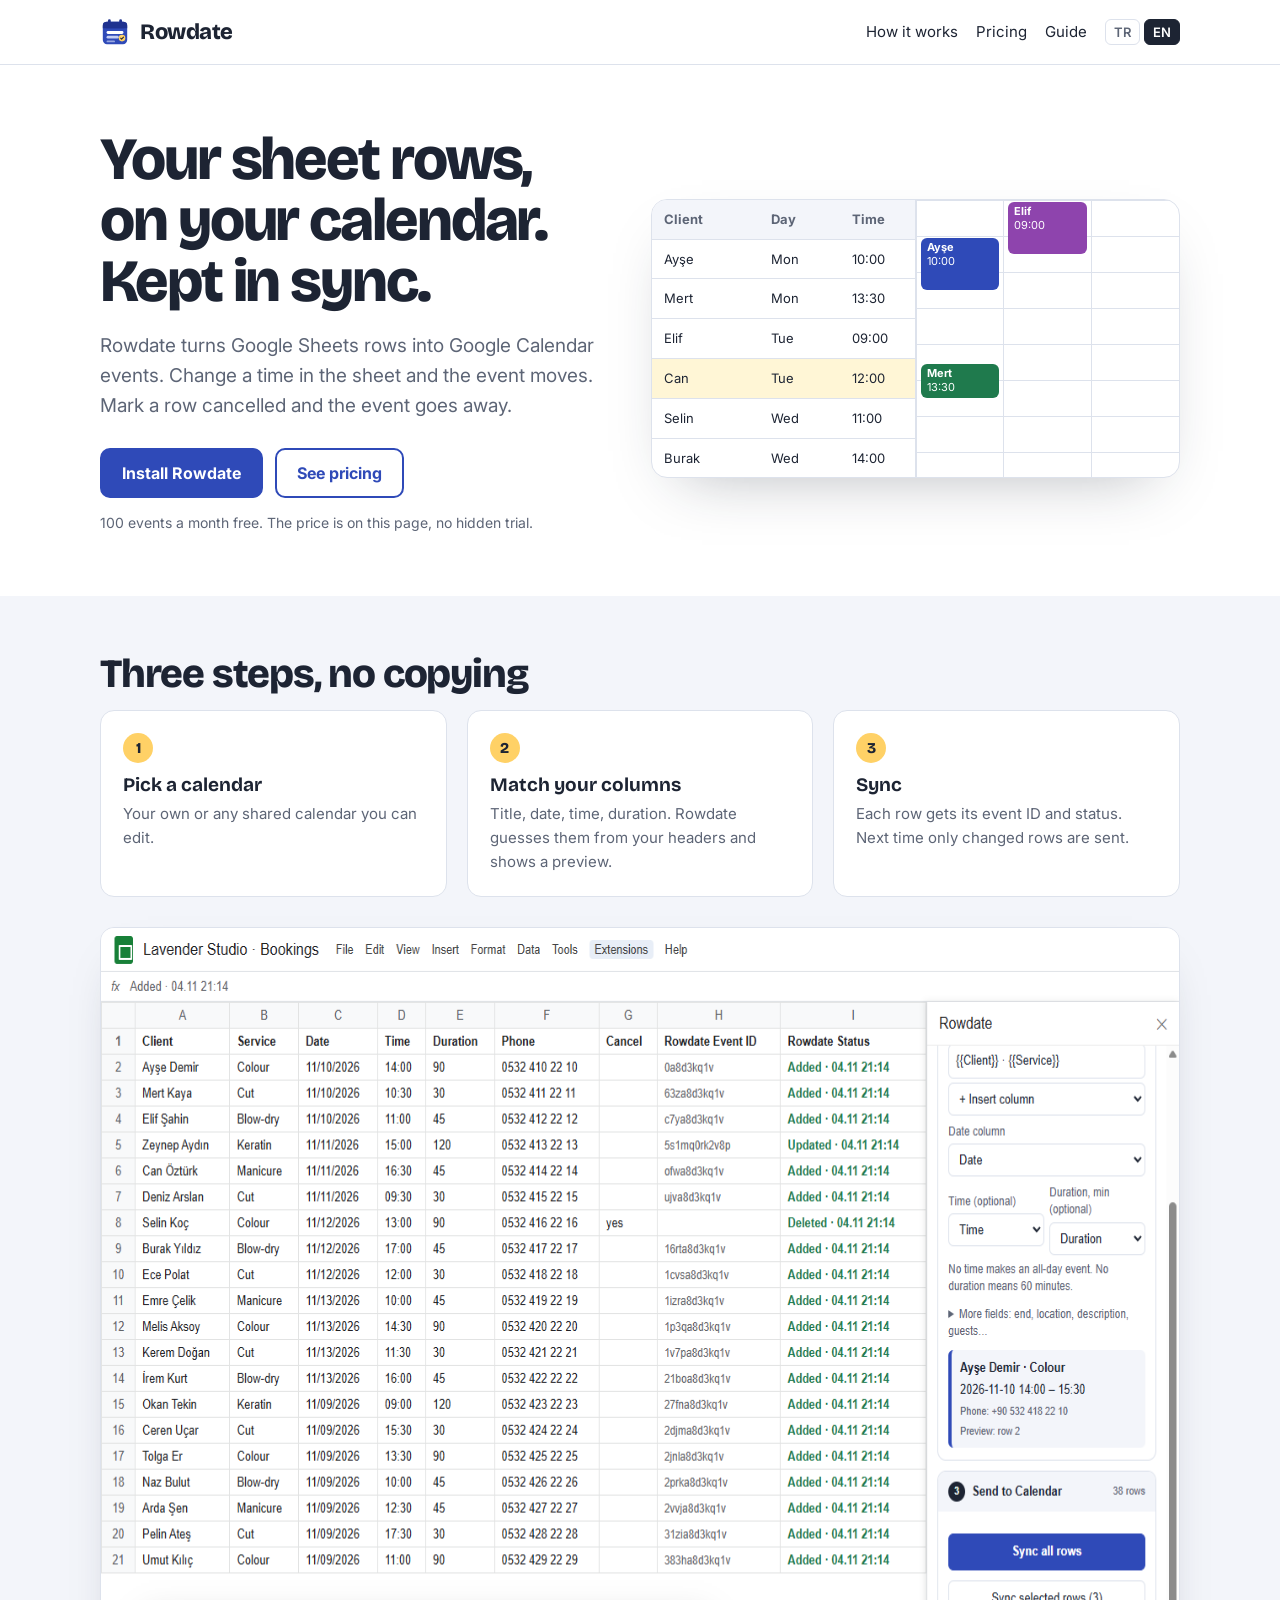
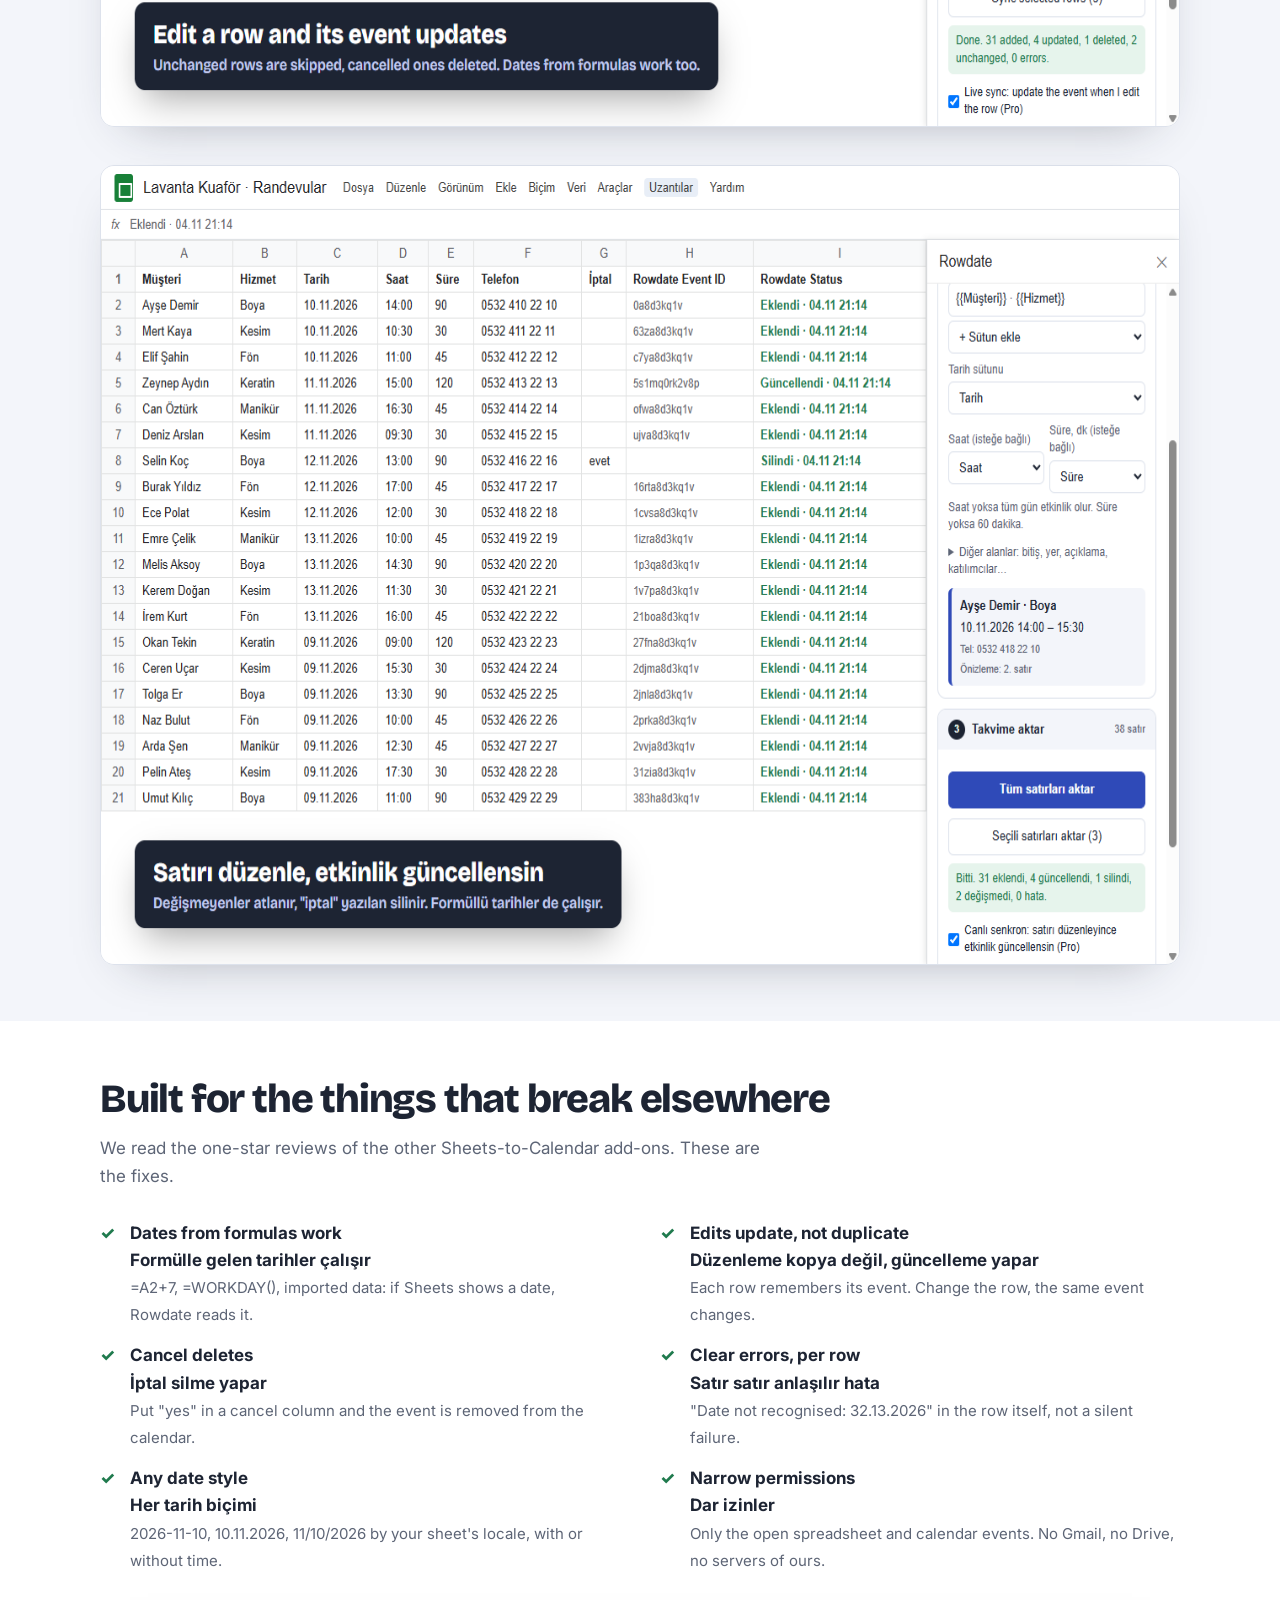
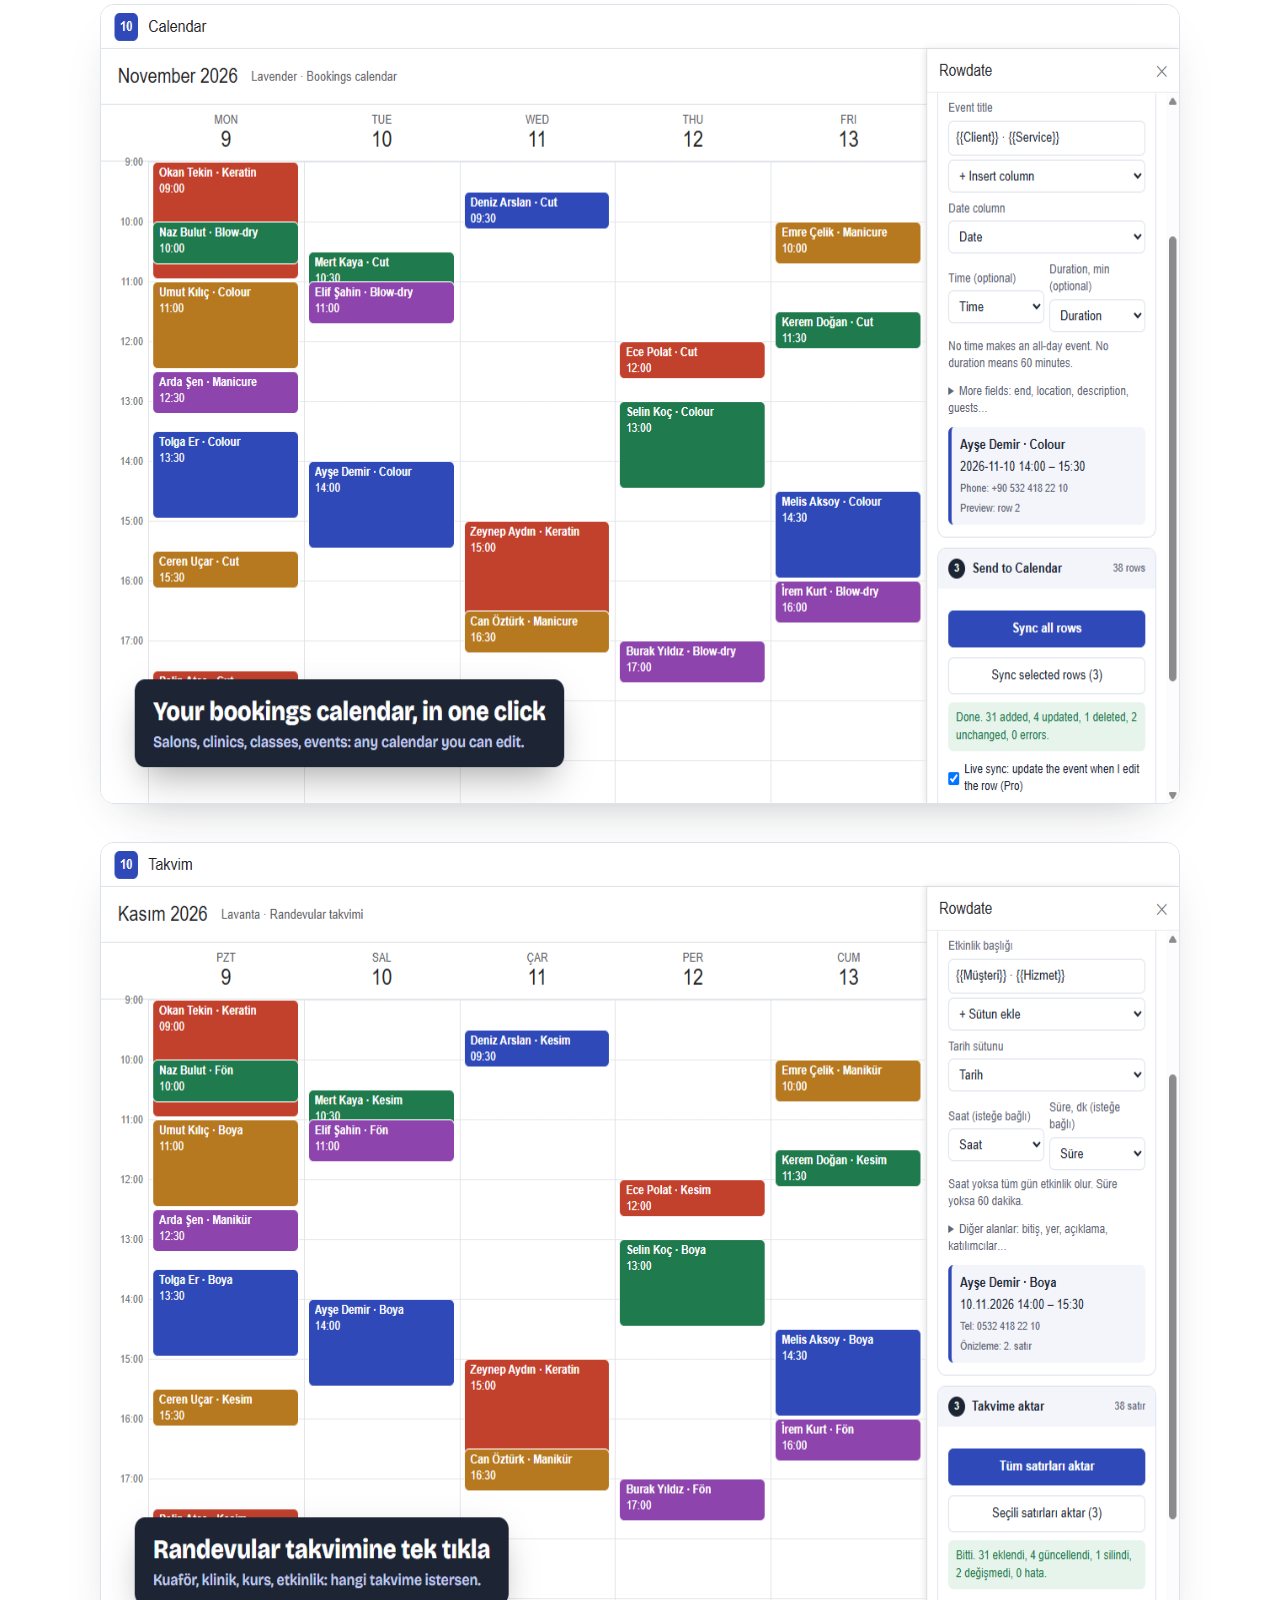
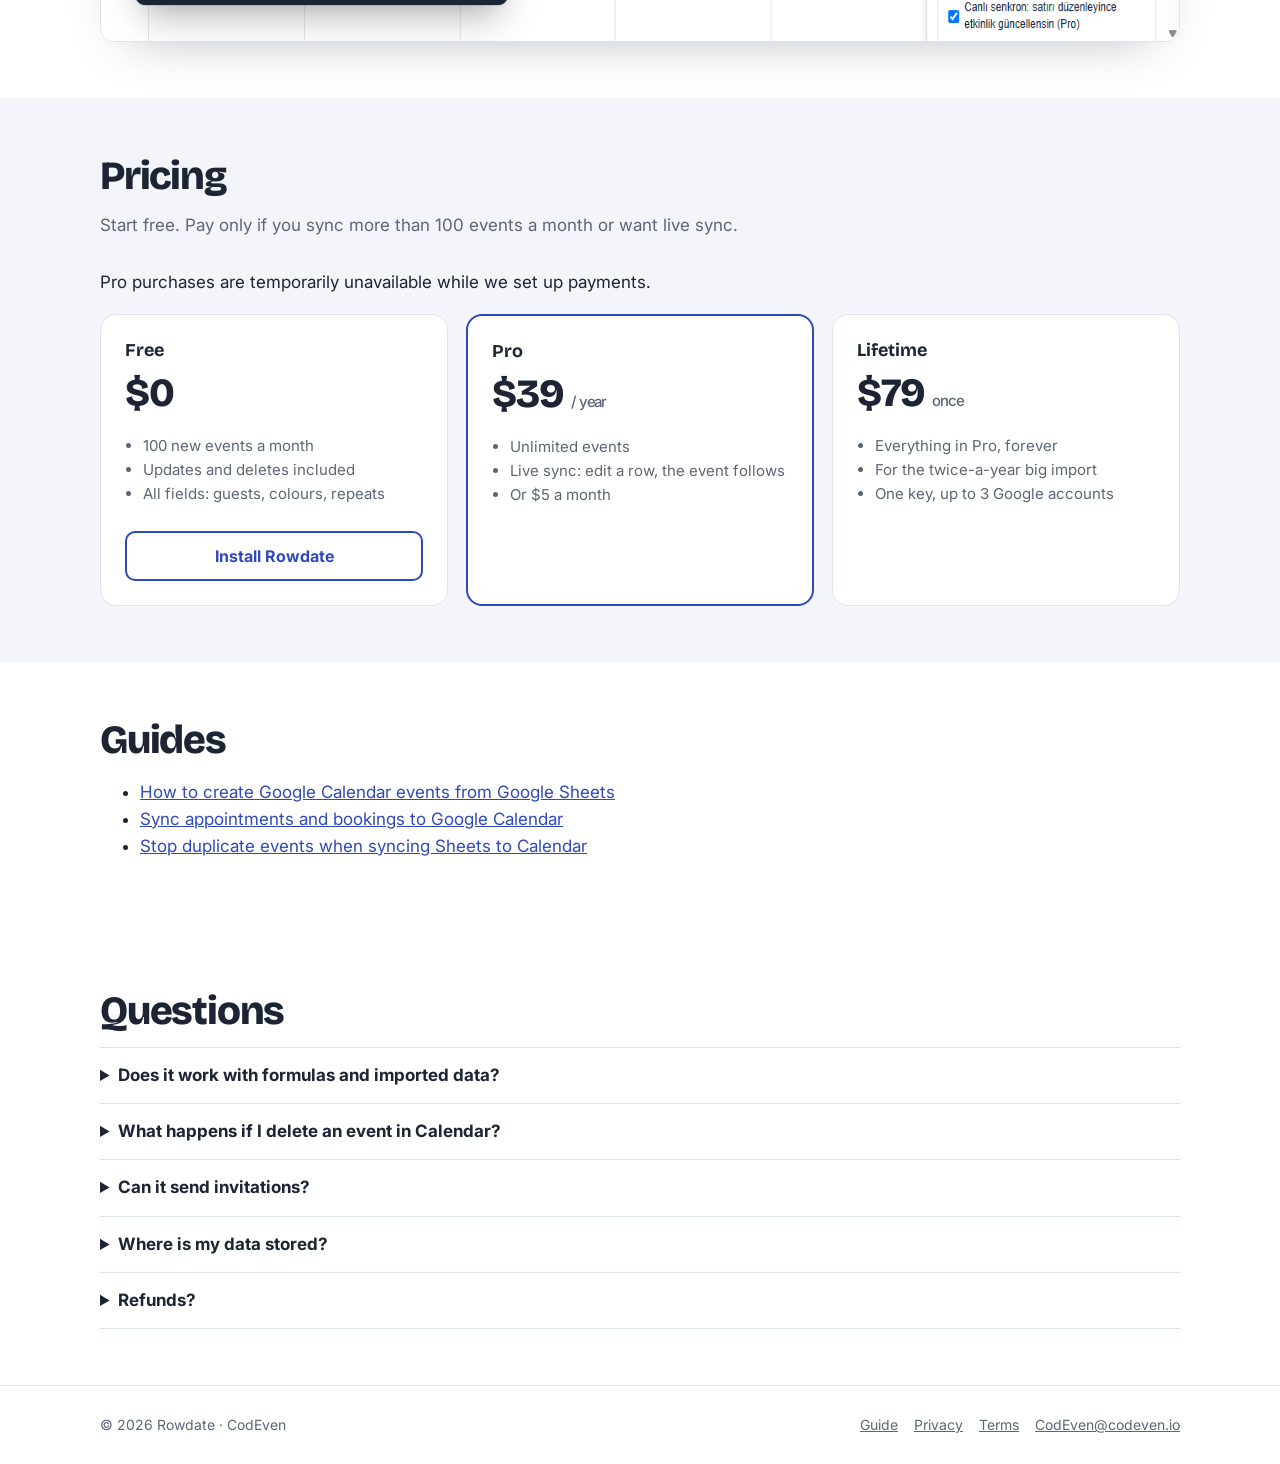
==== commit c137028c: "Pause test-only Rowdate checkout and link the free plan to Marketplace Co-Authored-By: Codex GPT-6 <" ====
--- a/index.html
+++ b/index.html
@@ -104,28 +104,27 @@
   <h2 data-l="en">Pricing</h2><h2 data-l="tr">Fiyat</h2>
   <p class="sub" data-l="en">Start free. Pay only if you sync more than 100 events a month or want live sync.</p>
   <p class="sub" data-l="tr">Ücretsiz başla. Ayda 100'den fazla etkinlik ya da canlı senkron istersen öde.</p>
+  <p class="fine" data-l="en">Pro purchases are temporarily unavailable while we set up payments.</p>
+  <p class="fine" data-l="tr">Ödeme kurulumu devam ederken Pro satın alma geçici olarak kapalı.</p>
   <div class="prices">
     <div class="price">
       <h3 data-l="en">Free</h3><h3 data-l="tr">Ücretsiz</h3>
       <div class="amt">$0</div>
       <ul data-l="en"><li>100 new events a month</li><li>Updates and deletes included</li><li>All fields: guests, colours, repeats</li></ul>
       <ul data-l="tr"><li>Ayda 100 yeni etkinlik</li><li>Güncelleme ve silme dahil</li><li>Tüm alanlar: katılımcı, renk, tekrar</li></ul>
-      <a class="btn ghost" data-install href="#"><span data-l="en">Setup guide</span><span data-l="tr">Kurulum rehberi</span></a>
+      <a class="btn ghost" href="https://workspace.google.com/marketplace/app/rowdate/1047319266412"><span data-l="en">Install Rowdate</span><span data-l="tr">Rowdate’i yükle</span></a>
     </div>
     <div class="price pick">
       <h3>Pro</h3>
       <div class="amt">$39 <small data-l="en">/ year</small><small data-l="tr">/ yıl</small></div>
       <ul data-l="en"><li>Unlimited events</li><li>Live sync: edit a row, the event follows</li><li>Or $5 a month</li></ul>
       <ul data-l="tr"><li>Sınırsız etkinlik</li><li>Canlı senkron: satırı düzenle, etkinlik gelsin</li><li>Ya da ayda $5</li></ul>
-      <a class="btn primary" data-checkout="Yearly" href="#"><span data-l="en">Get Pro yearly</span><span data-l="tr">Yıllık Pro al</span></a>
-      <a class="btn ghost" data-checkout="Monthly" href="#"><span data-l="en">Monthly, $5</span><span data-l="tr">Aylık, $5</span></a>
     </div>
     <div class="price">
       <h3 data-l="en">Lifetime</h3><h3 data-l="tr">Ömür boyu</h3>
       <div class="amt">$79 <small data-l="en">once</small><small data-l="tr">tek sefer</small></div>
       <ul data-l="en"><li>Everything in Pro, forever</li><li>For the twice-a-year big import</li><li>One key, up to 3 Google accounts</li></ul>
       <ul data-l="tr"><li>Pro'daki her şey, süresiz</li><li>Yılda iki kez büyük aktarım yapanlar için</li><li>Tek anahtar, 3 Google hesabına kadar</li></ul>
-      <a class="btn ghost" data-checkout="Lifetime" href="#"><span data-l="en">Buy lifetime</span><span data-l="tr">Ömür boyu al</span></a>
     </div>
   </div>
 </div></section>
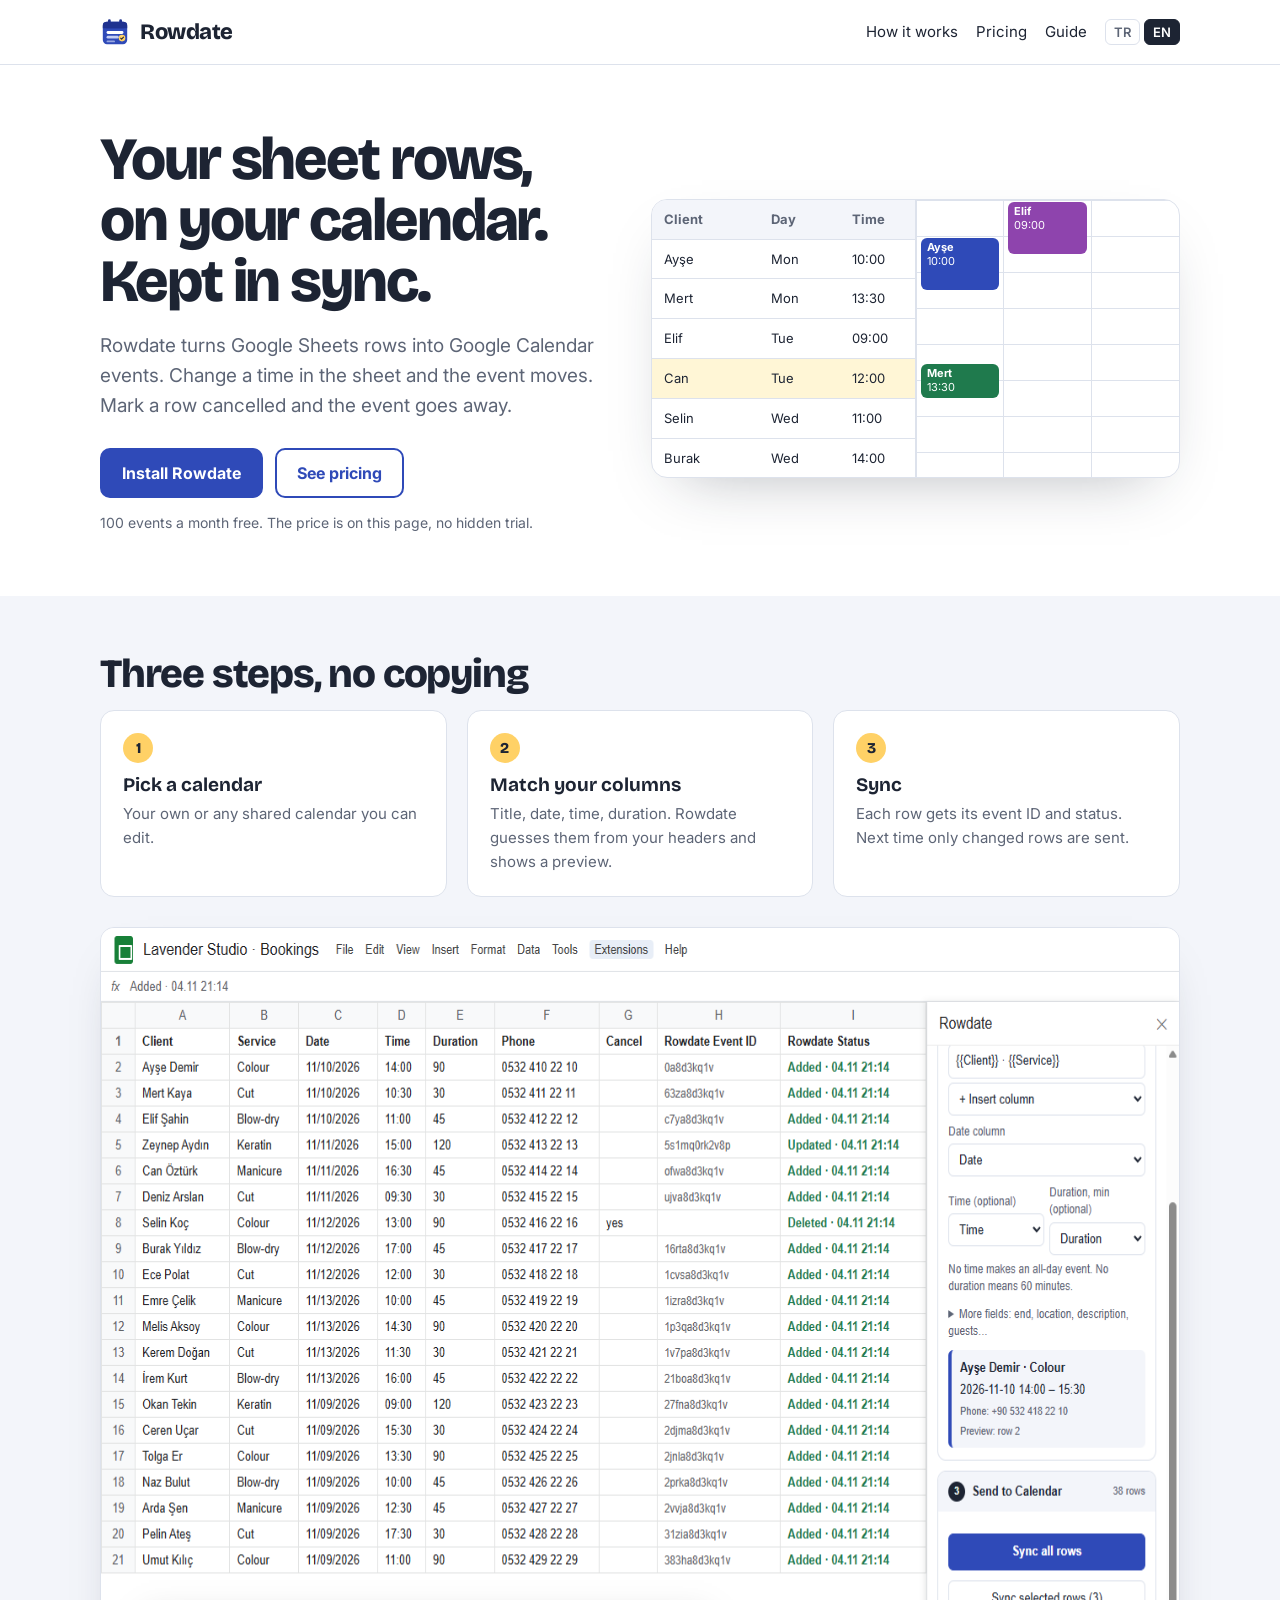
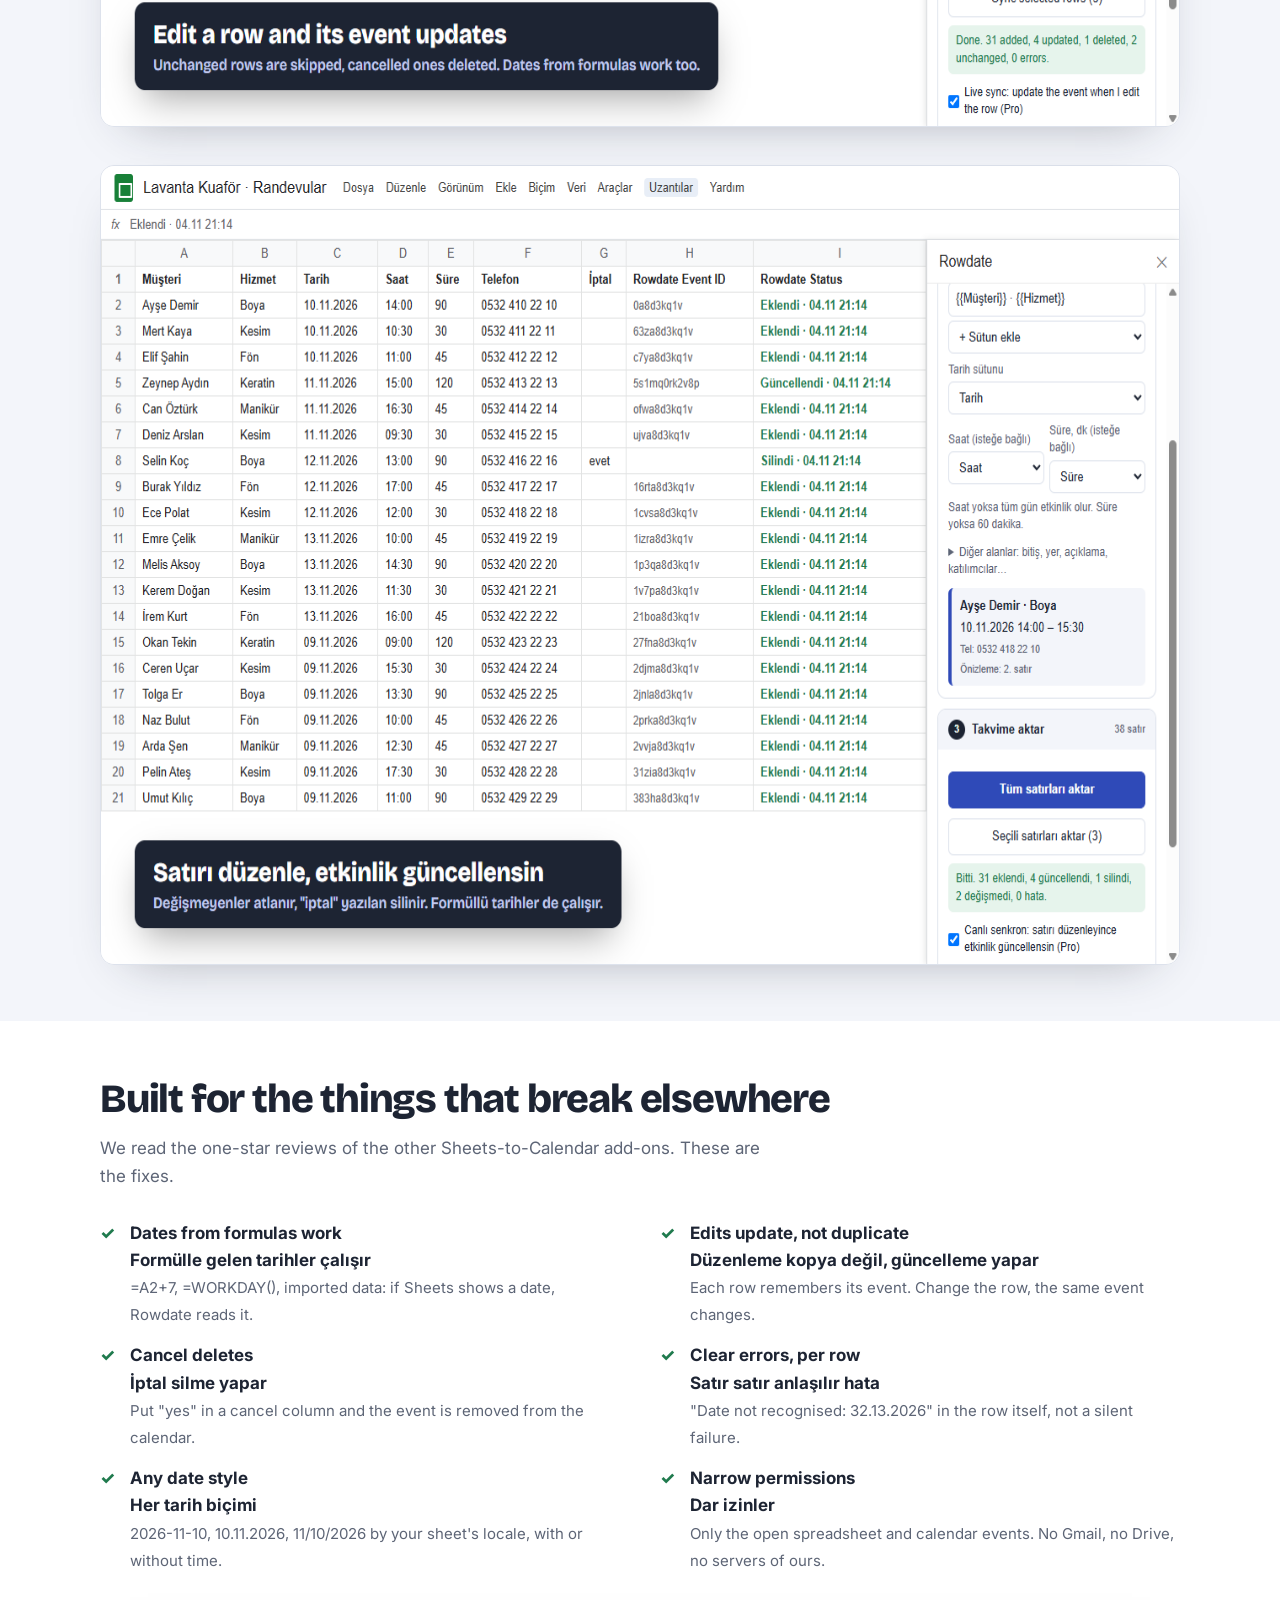
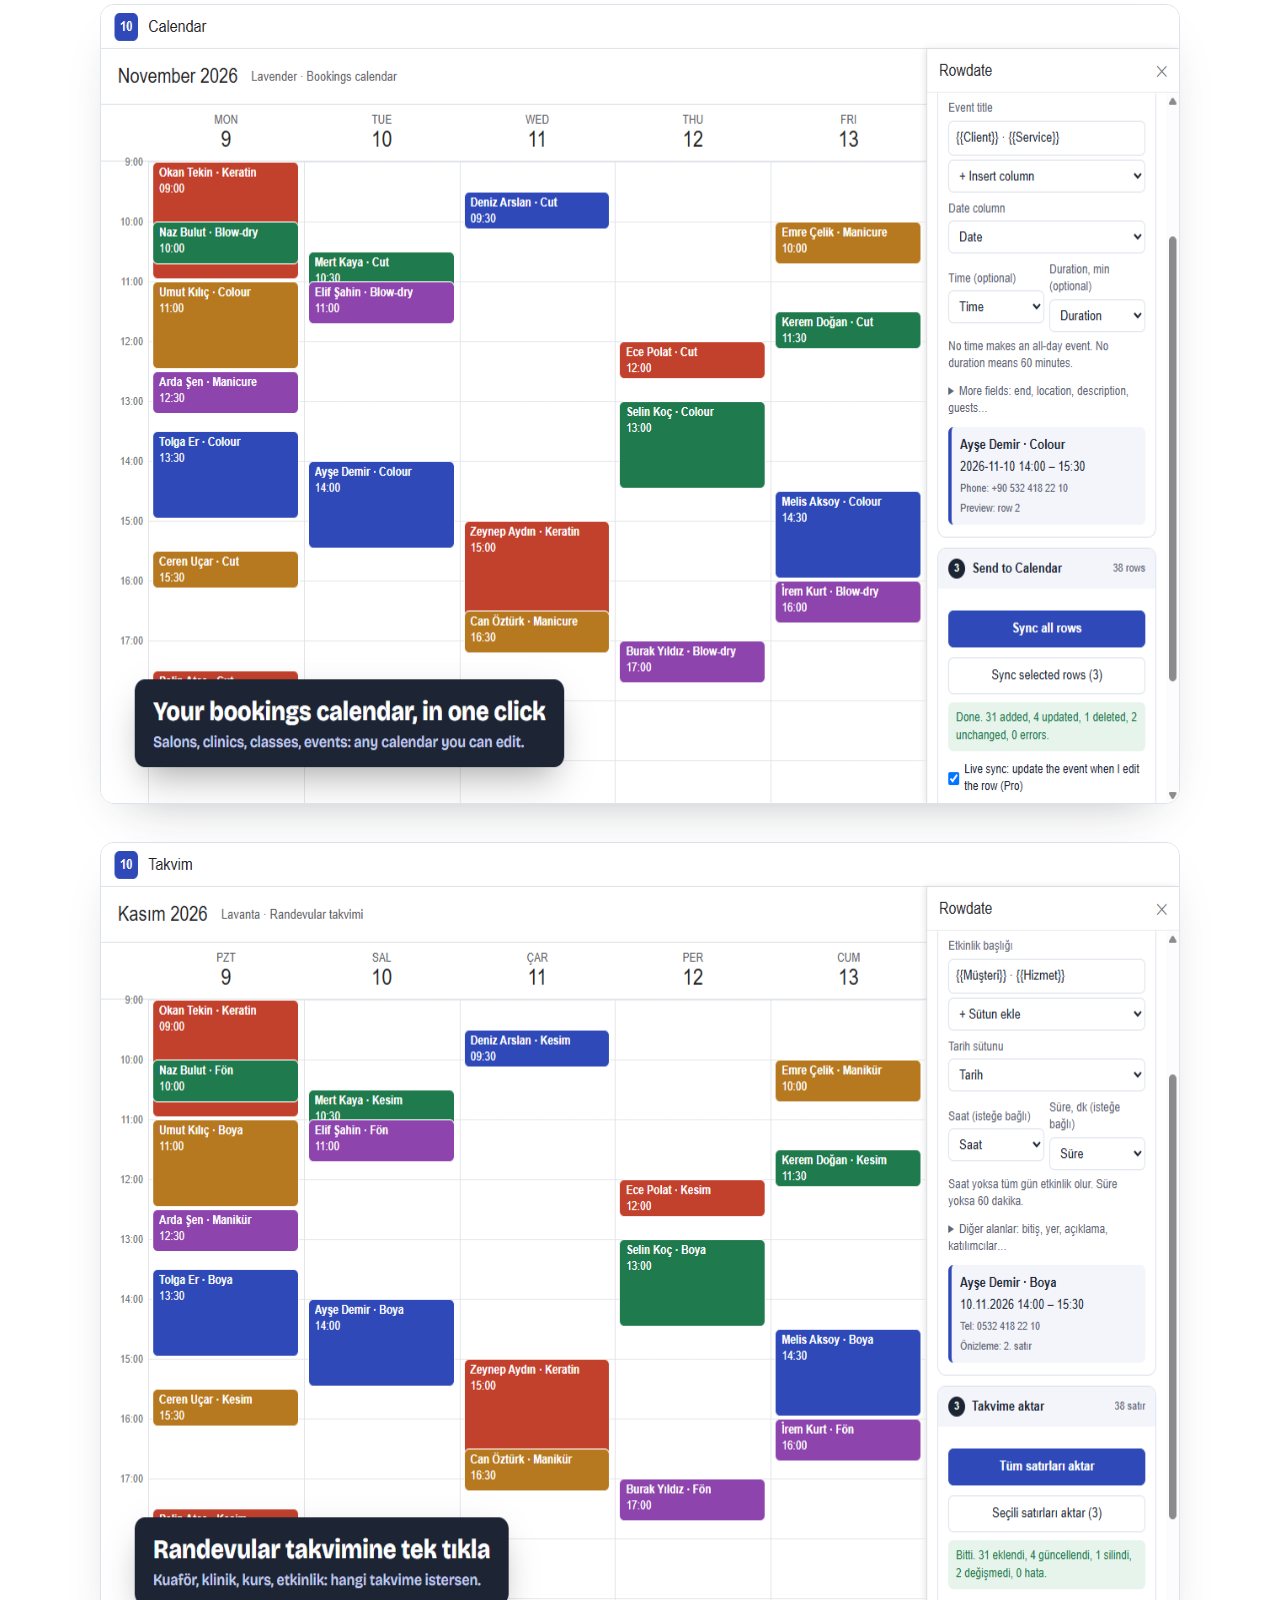
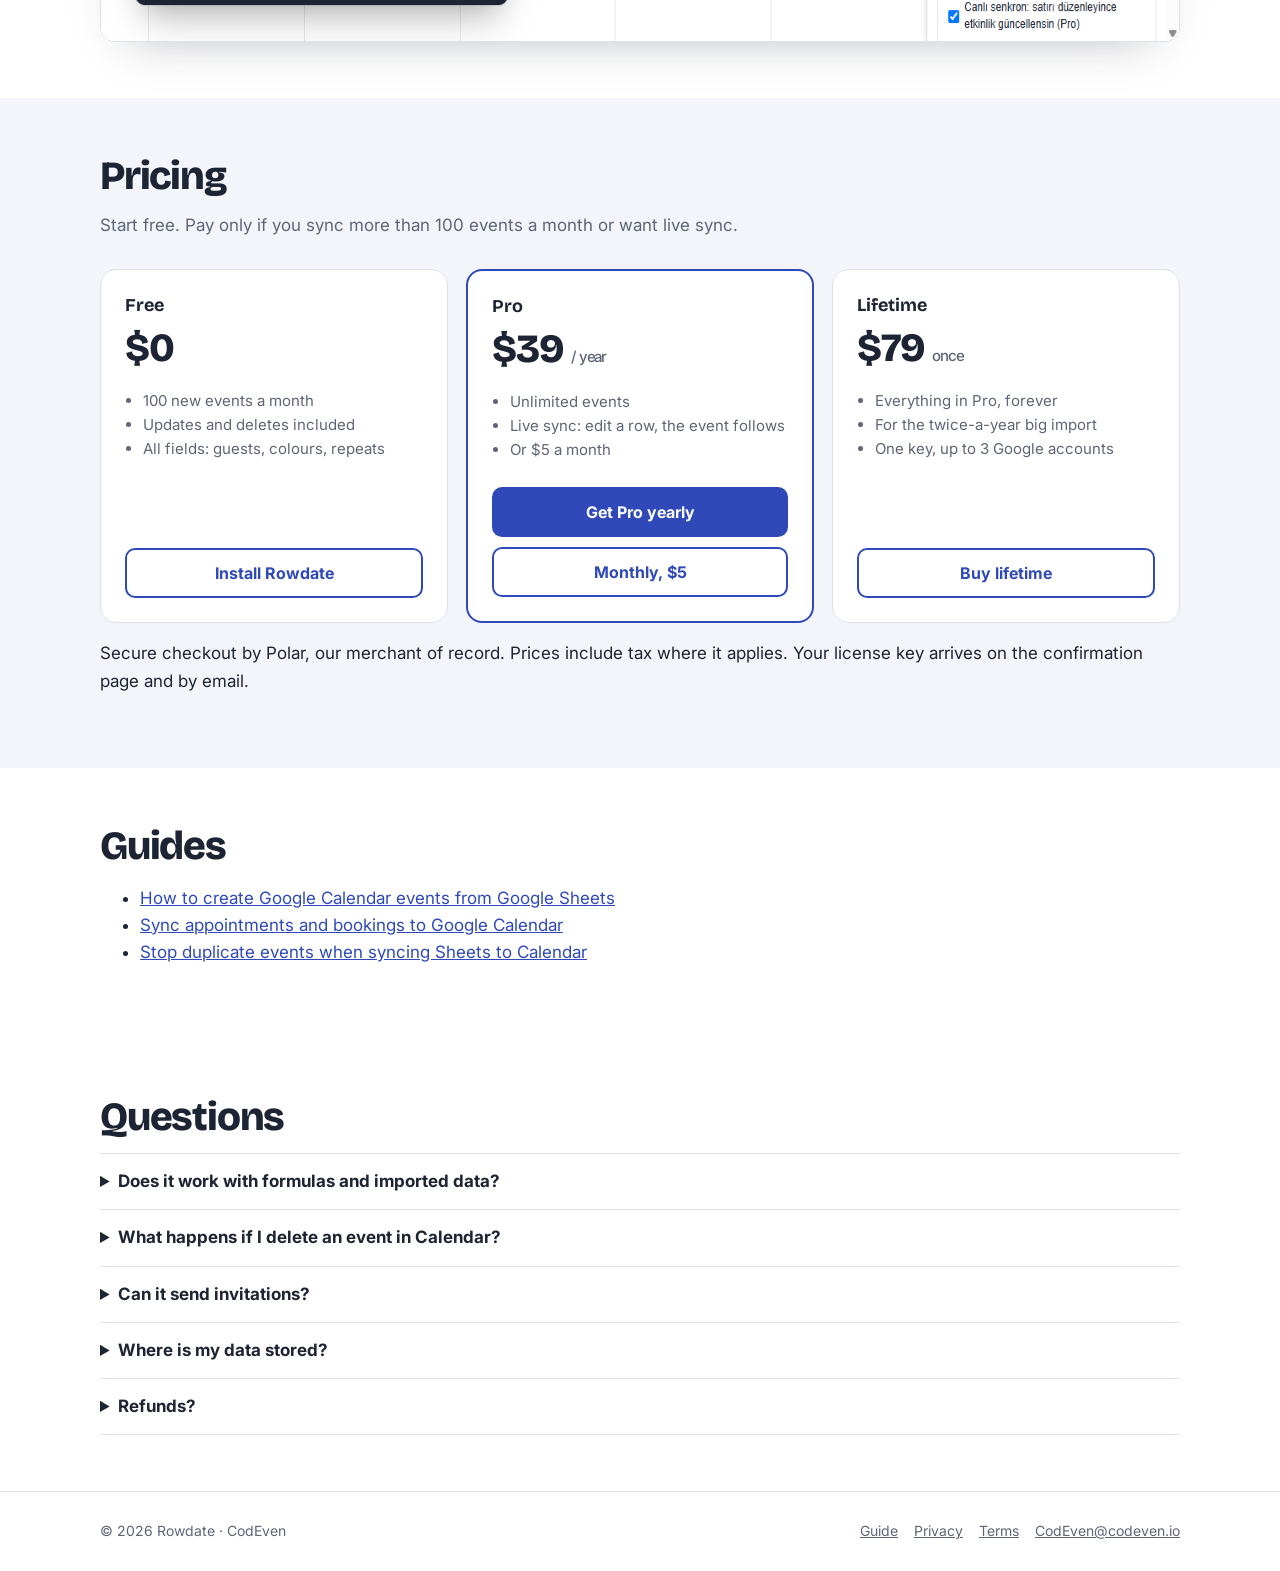
==== commit 3492bd0f: "Open Rowdate Pro checkout on Polar and add the thank-you page Co-Authored-By: Claude Opus 5.5 <norep" ====
--- a/index.html
+++ b/index.html
@@ -104,8 +104,6 @@
   <h2 data-l="en">Pricing</h2><h2 data-l="tr">Fiyat</h2>
   <p class="sub" data-l="en">Start free. Pay only if you sync more than 100 events a month or want live sync.</p>
   <p class="sub" data-l="tr">Ücretsiz başla. Ayda 100'den fazla etkinlik ya da canlı senkron istersen öde.</p>
-  <p class="fine" data-l="en">Pro purchases are temporarily unavailable while we set up payments.</p>
-  <p class="fine" data-l="tr">Ödeme kurulumu devam ederken Pro satın alma geçici olarak kapalı.</p>
   <div class="prices">
     <div class="price">
       <h3 data-l="en">Free</h3><h3 data-l="tr">Ücretsiz</h3>
@@ -119,14 +117,19 @@
       <div class="amt">$39 <small data-l="en">/ year</small><small data-l="tr">/ yıl</small></div>
       <ul data-l="en"><li>Unlimited events</li><li>Live sync: edit a row, the event follows</li><li>Or $5 a month</li></ul>
       <ul data-l="tr"><li>Sınırsız etkinlik</li><li>Canlı senkron: satırı düzenle, etkinlik gelsin</li><li>Ya da ayda $5</li></ul>
+      <a class="btn primary" href="https://buy.polar.sh/polar_cl_UVCASUFlJ3zMLotw4Rg9ggLsleIpURrErWCNH1DdBOD"><span data-l="en">Get Pro yearly</span><span data-l="tr">Yıllık Pro al</span></a>
+      <a class="btn ghost" href="https://buy.polar.sh/polar_cl_9T73RqGZJO36iAeYZHyxpCRS9guMxdg6vF0Fa0MUsuD"><span data-l="en">Monthly, $5</span><span data-l="tr">Aylık, $5</span></a>
     </div>
     <div class="price">
       <h3 data-l="en">Lifetime</h3><h3 data-l="tr">Ömür boyu</h3>
       <div class="amt">$79 <small data-l="en">once</small><small data-l="tr">tek sefer</small></div>
       <ul data-l="en"><li>Everything in Pro, forever</li><li>For the twice-a-year big import</li><li>One key, up to 3 Google accounts</li></ul>
       <ul data-l="tr"><li>Pro'daki her şey, süresiz</li><li>Yılda iki kez büyük aktarım yapanlar için</li><li>Tek anahtar, 3 Google hesabına kadar</li></ul>
+      <a class="btn ghost" href="https://buy.polar.sh/polar_cl_cJisBX95gytCzHY31EBLqw5EzPcWGKigFzKrP3uAljF"><span data-l="en">Buy lifetime</span><span data-l="tr">Ömür boyu al</span></a>
     </div>
   </div>
+  <p class="fine" data-l="en">Secure checkout by Polar, our merchant of record. Prices include tax where it applies. Your license key arrives on the confirmation page and by email.</p>
+  <p class="fine" data-l="tr">Ödeme, satıcımız Polar üzerinden güvenle alınır. Fiyatlara geçerli vergiler dahildir. Lisans anahtarın onay sayfasında ve e-postanda gelir.</p>
 </div></section>
 
 <section class="guides"><div class="wrap">
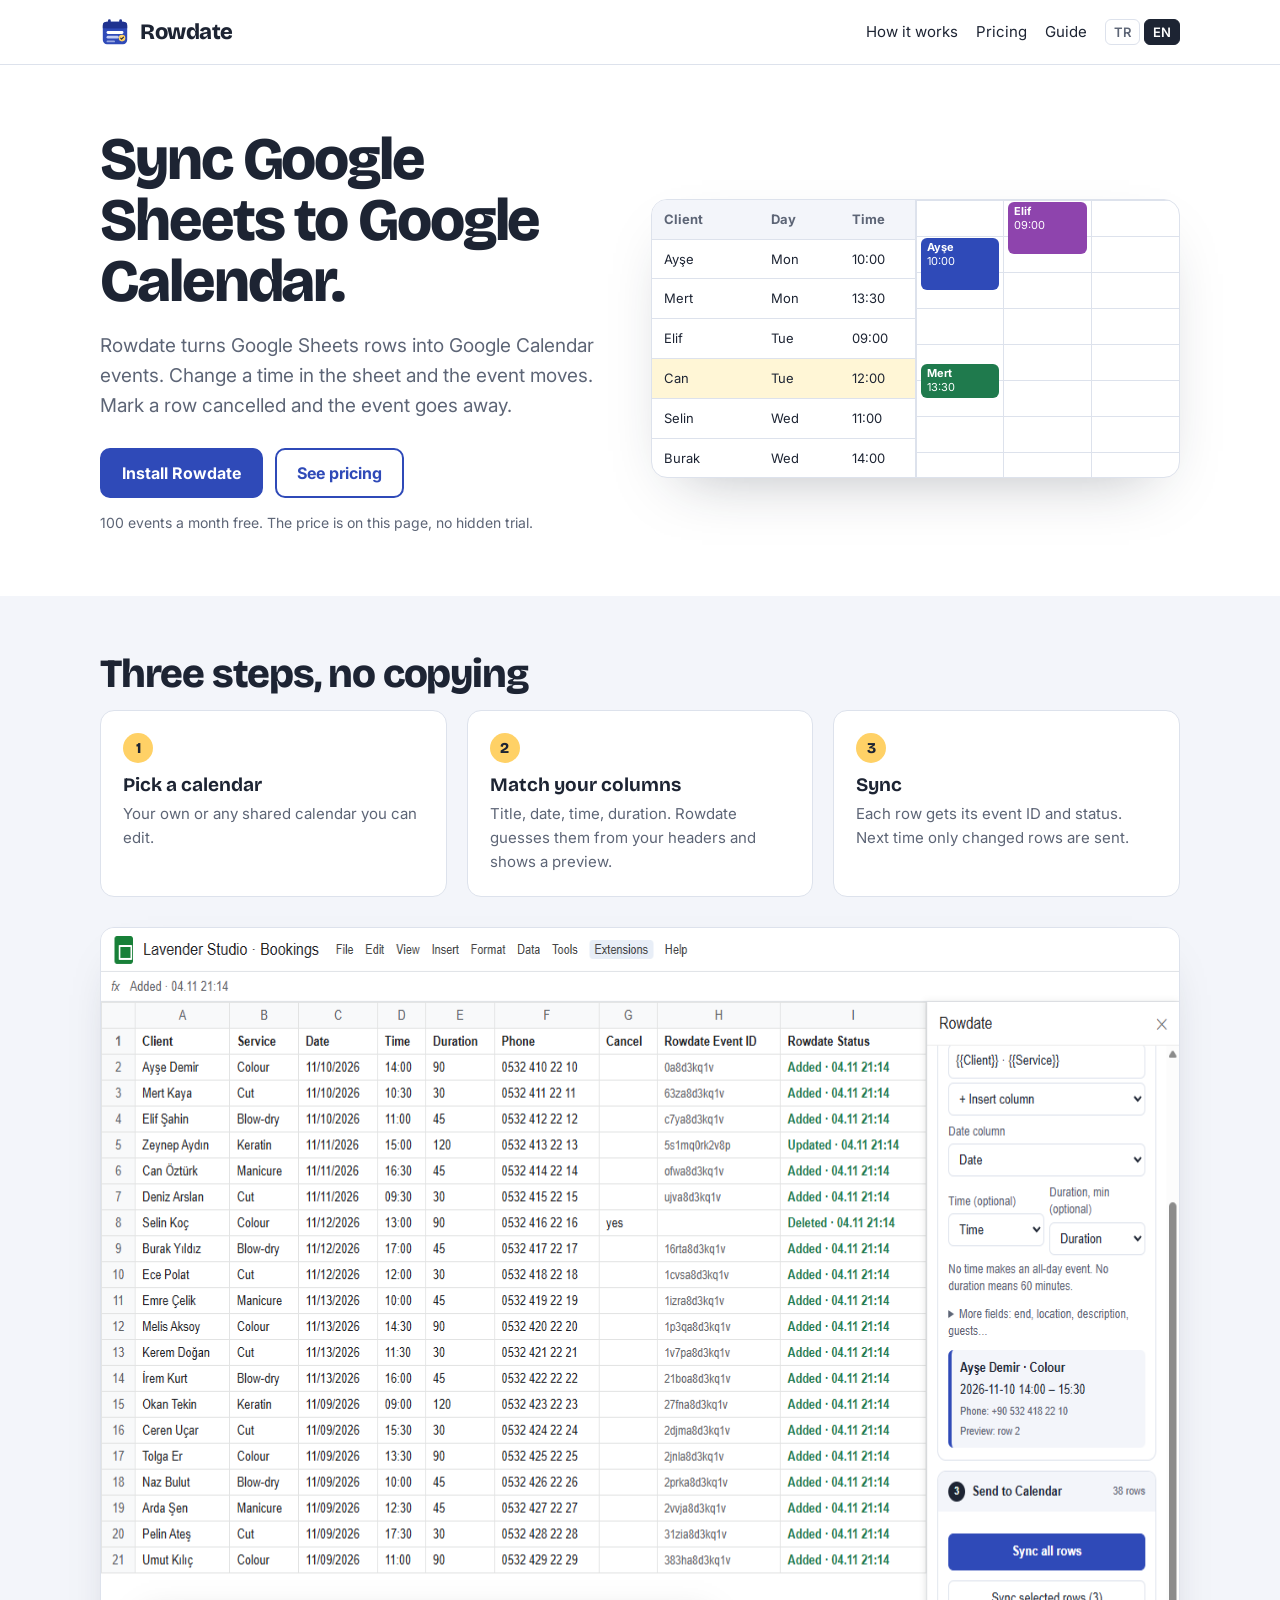
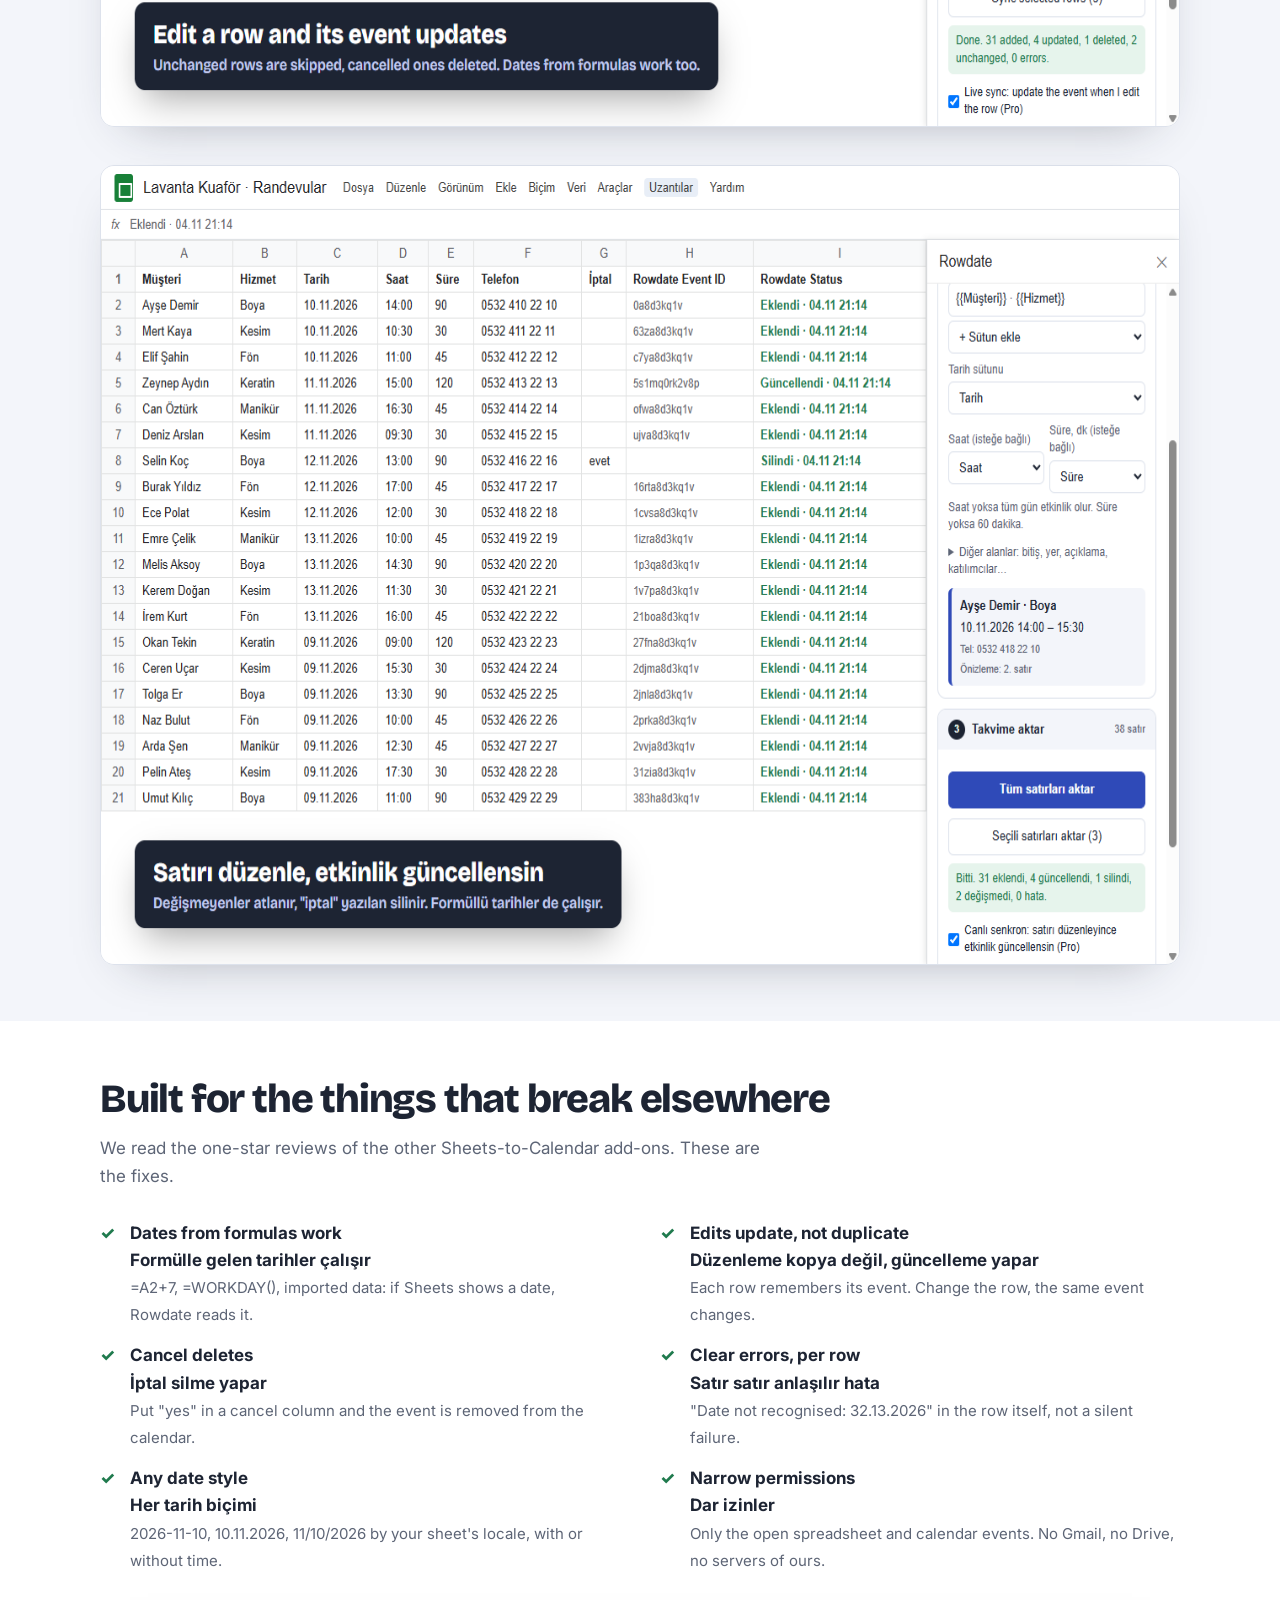
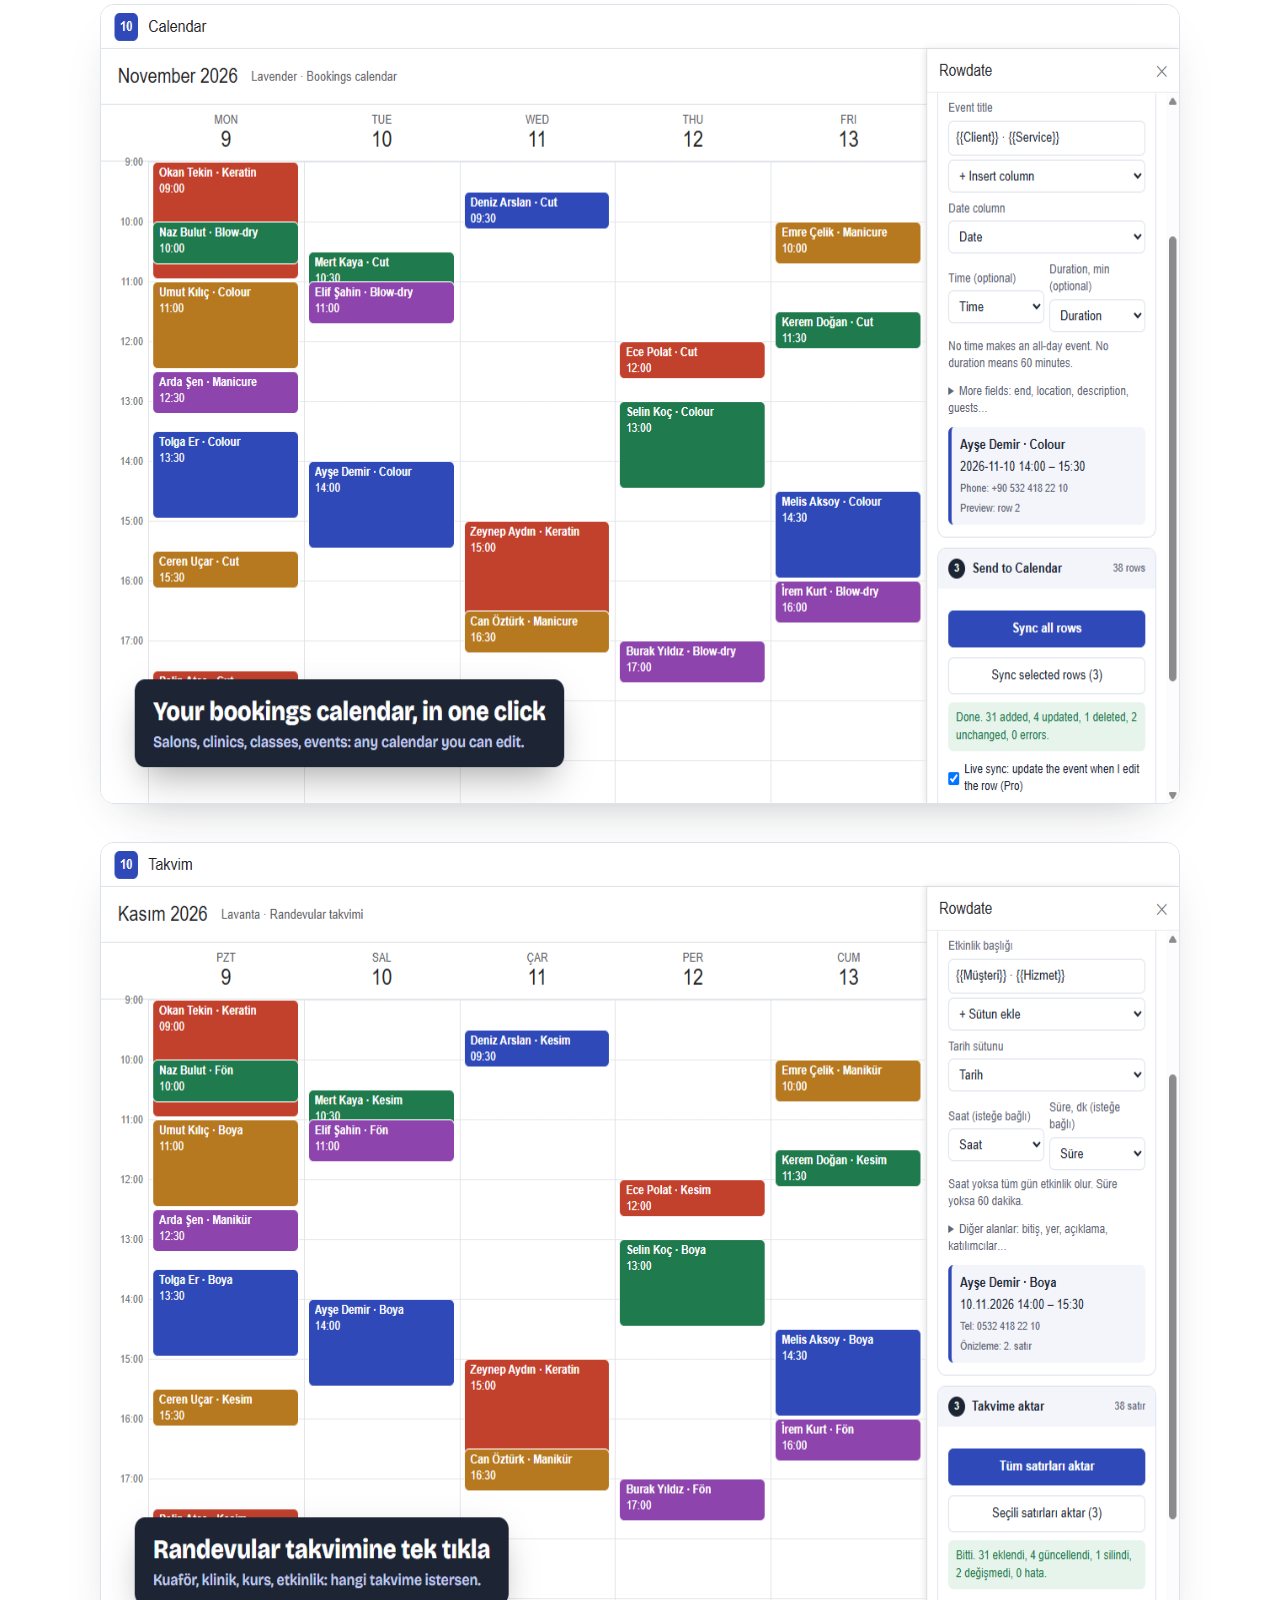
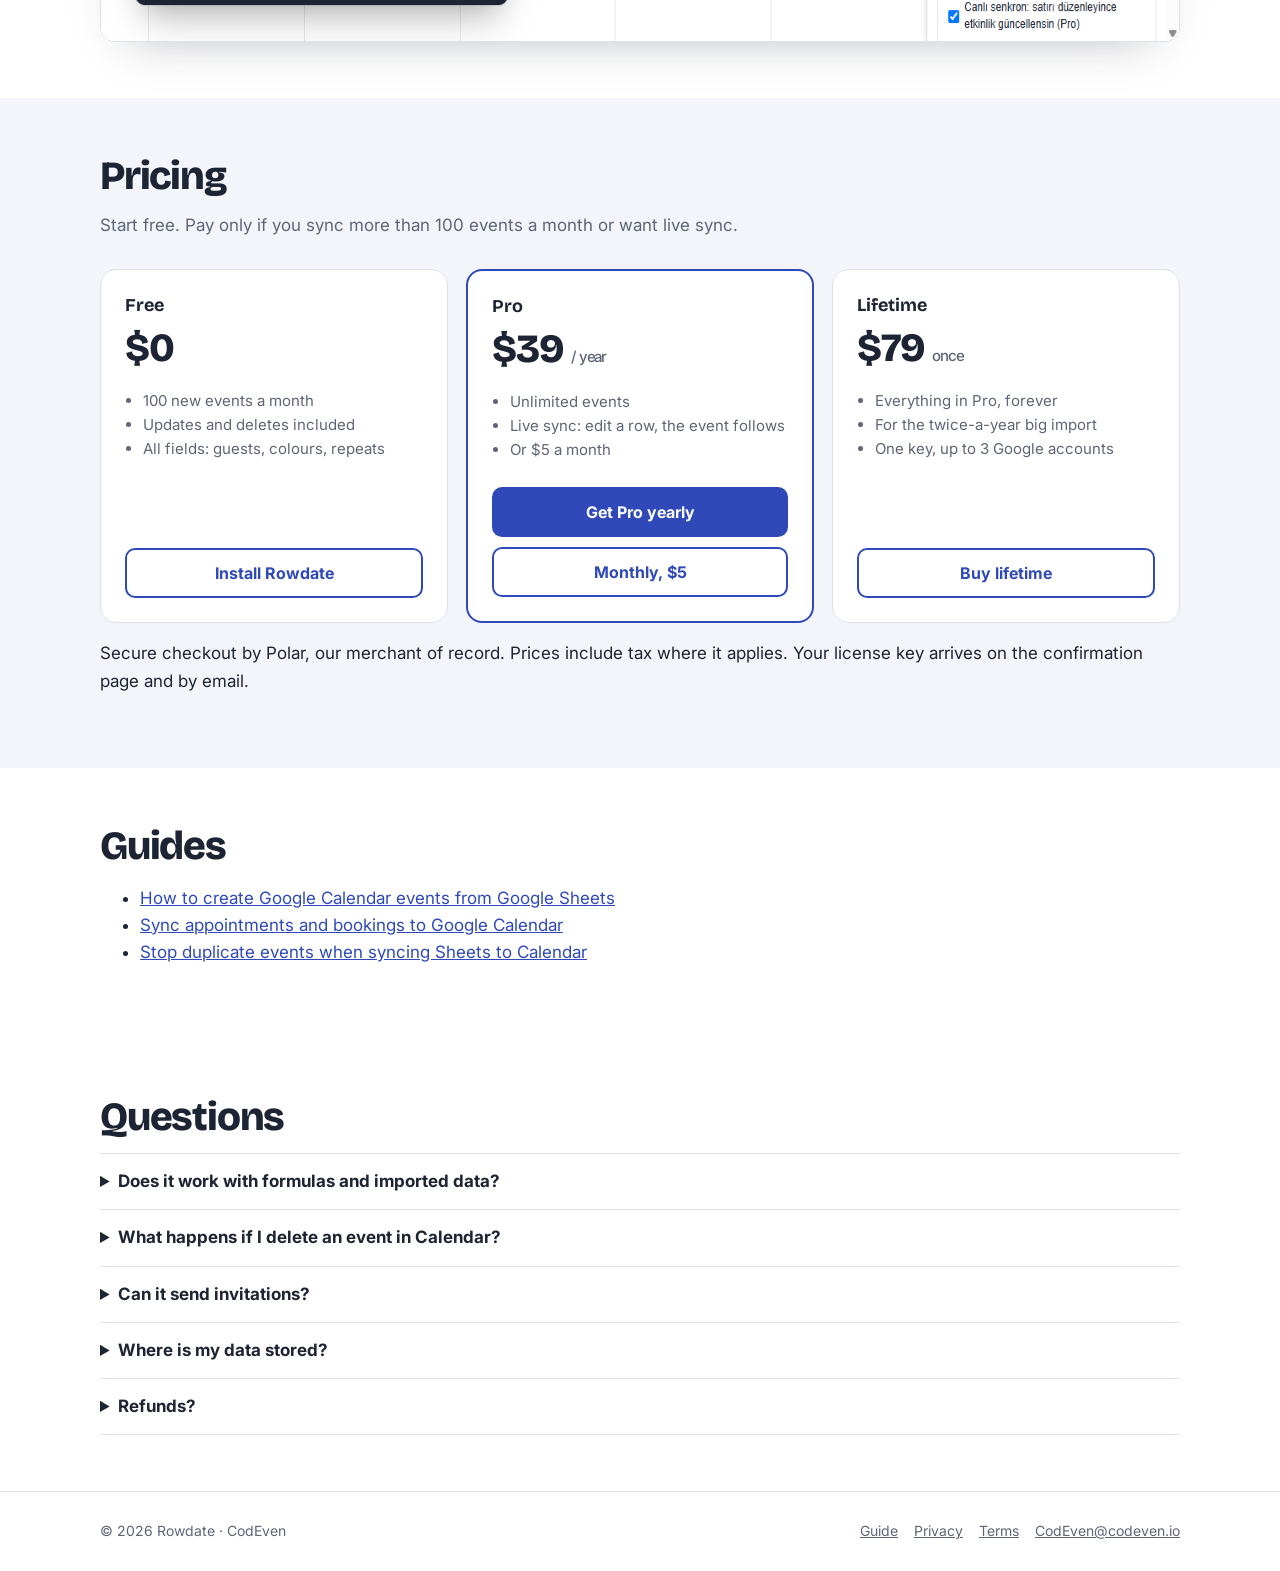
==== commit e2399f6f: "Clarify calendar sync landing and install paths Co-Authored-By: Codex GPT-6 <noreply@anthropic.com>" ====
--- a/index.html
+++ b/index.html
@@ -3,8 +3,17 @@
 <head>
 <meta charset="utf-8">
 <meta name="viewport" content="width=device-width, initial-scale=1">
-<title>Rowdate: Google Sheets to Google Calendar sync</title>
-<meta name="description" content="Turn spreadsheet rows into Google Calendar events and keep them in sync. Edit a row, the event updates. Dates from formulas work. 100 free events a month.">
+<title>Google Sheets to Google Calendar Sync Add-on | Rowdate</title>
+<meta name="description" content="Turn Google Sheets rows into Google Calendar events and keep them in sync. Edit a row and the event updates, mark it cancelled and it is removed. 100 free events a month.">
+<link rel="canonical" href="https://rowdate.codeven.io/">
+<meta property="og:type" content="website">
+<meta property="og:site_name" content="Rowdate">
+<meta property="og:title" content="Google Sheets to Google Calendar Sync Add-on | Rowdate">
+<meta property="og:description" content="Turn Google Sheets rows into Google Calendar events and keep them in sync. Edit a row and the event updates, mark it cancelled and it is removed. 100 free events a month.">
+<meta property="og:url" content="https://rowdate.codeven.io/">
+<meta property="og:image" content="https://rowdate.codeven.io/shot-en-3-calendar.png">
+<meta name="twitter:card" content="summary_large_image">
+<script type="application/ld+json">{"@context": "https://schema.org", "@type": "SoftwareApplication", "name": "Rowdate", "description": "Turn Google Sheets rows into Google Calendar events and keep them in sync. Edit a row and the event updates, mark it cancelled and it is removed. 100 free events a month.", "url": "https://rowdate.codeven.io/", "image": "https://rowdate.codeven.io/shot-en-3-calendar.png", "applicationCategory": "BusinessApplication", "applicationSubCategory": "Calendar and scheduling", "operatingSystem": "Web (Google Sheets add-on)", "installUrl": "https://workspace.google.com/marketplace/app/rowdate/1047319266412", "offers": [{"@type": "Offer", "name": "Free", "price": "0", "priceCurrency": "USD"}, {"@type": "Offer", "name": "Pro monthly", "price": "5", "priceCurrency": "USD"}, {"@type": "Offer", "name": "Pro yearly", "price": "39", "priceCurrency": "USD"}, {"@type": "Offer", "name": "Lifetime", "price": "79", "priceCurrency": "USD"}], "publisher": {"@type": "Organization", "name": "CodEven", "url": "https://www.codeven.io"}}</script>
 <link rel="icon" href="logo.svg" type="image/svg+xml">
 <link rel="preconnect" href="https://fonts.googleapis.com">
 <link href="https://fonts.googleapis.com/css2?family=Bricolage+Grotesque:opsz,wght@12..96,700;12..96,800&family=Inter:wght@400;600;700&display=swap" rel="stylesheet">
@@ -24,8 +33,8 @@
 <main>
 <section class="hero"><div class="wrap">
   <div>
-    <h1 data-l="en">Your sheet rows, on your calendar. Kept in sync.</h1>
-    <h1 data-l="tr">Tablondaki satırlar, takviminde. Hep güncel.</h1>
+    <h1 data-l="en">Sync Google Sheets to Google Calendar.</h1>
+    <h1 data-l="tr">Google E-Tablolar ile Google Takvim’i senkronize et.</h1>
     <p class="lead" data-l="en">Rowdate turns Google Sheets rows into Google Calendar events. Change a time in the sheet and the event moves. Mark a row cancelled and the event goes away.</p>
     <p class="lead" data-l="tr">Rowdate, Google E-Tablolar satırlarını Google Takvim etkinliğine çevirir. Tabloda saati değiştir, etkinlik kayar. Satırı iptal et, etkinlik silinir.</p>
     <div class="cta">
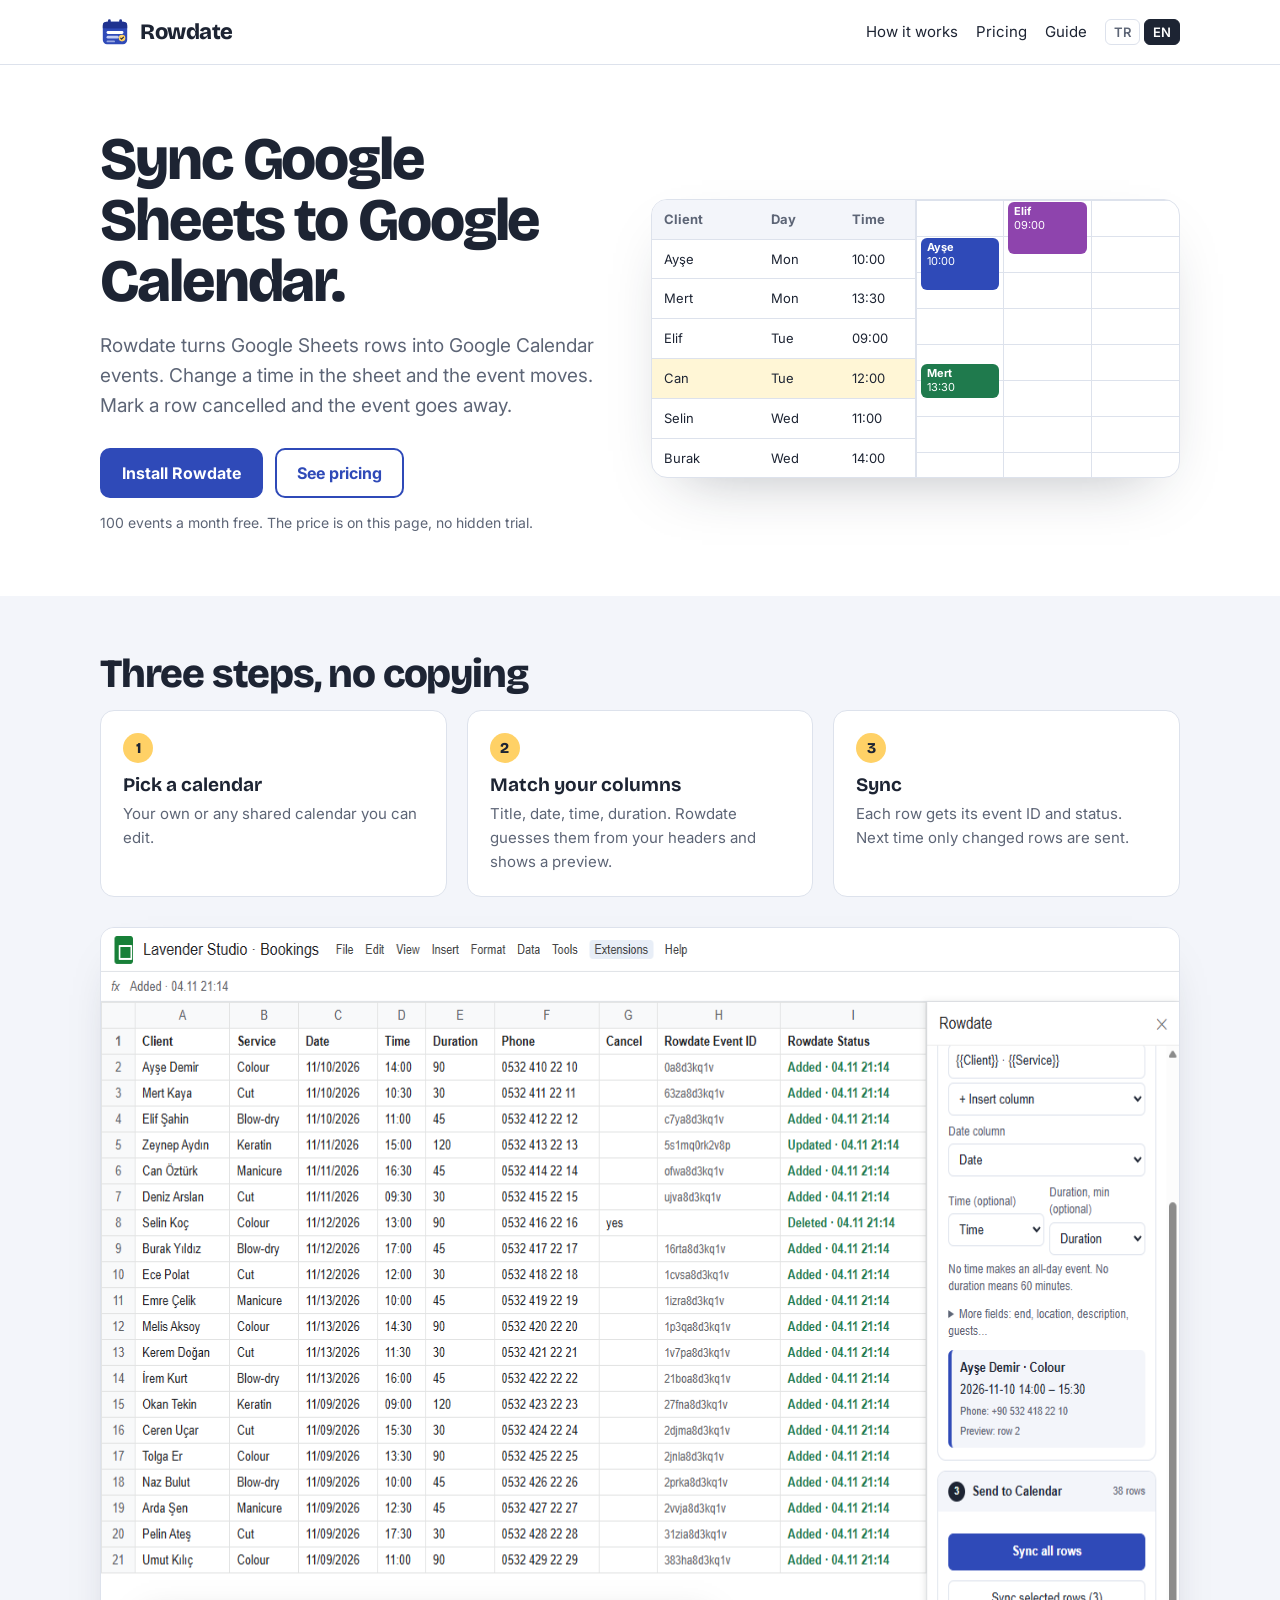
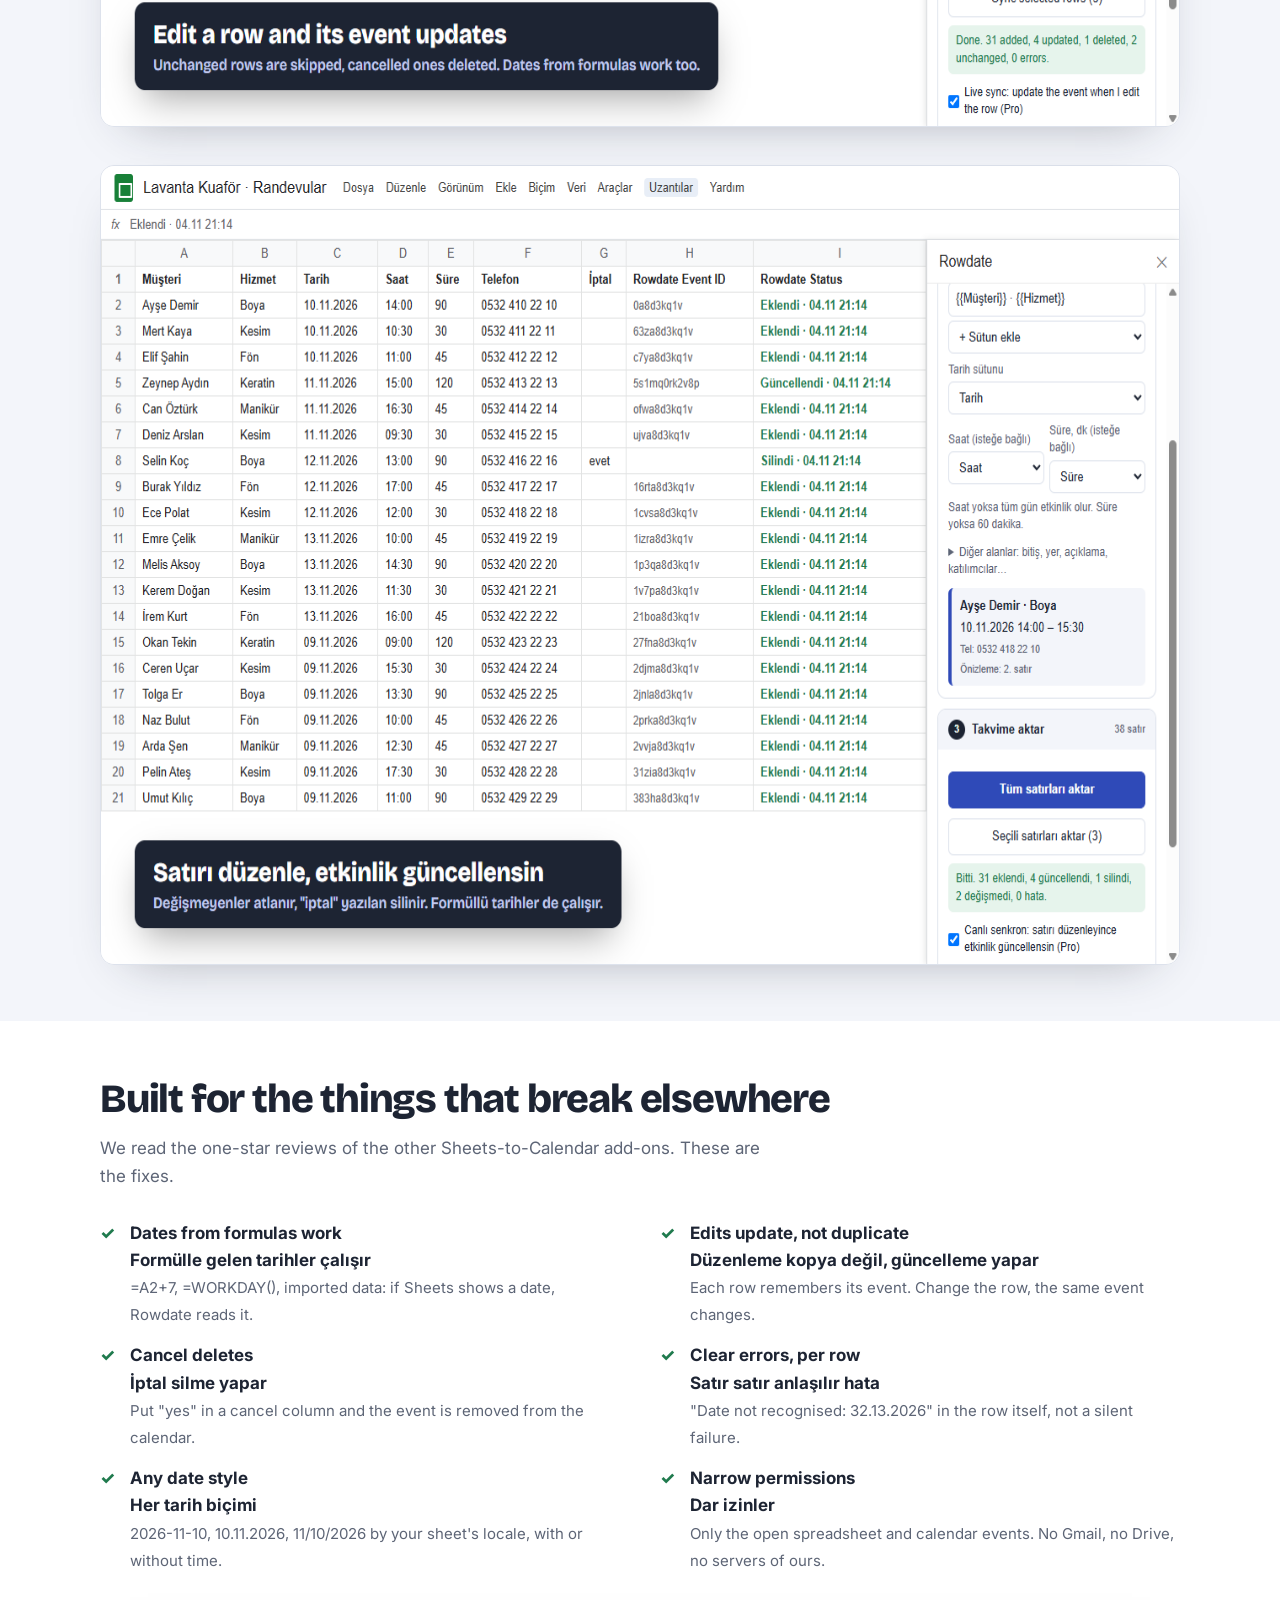
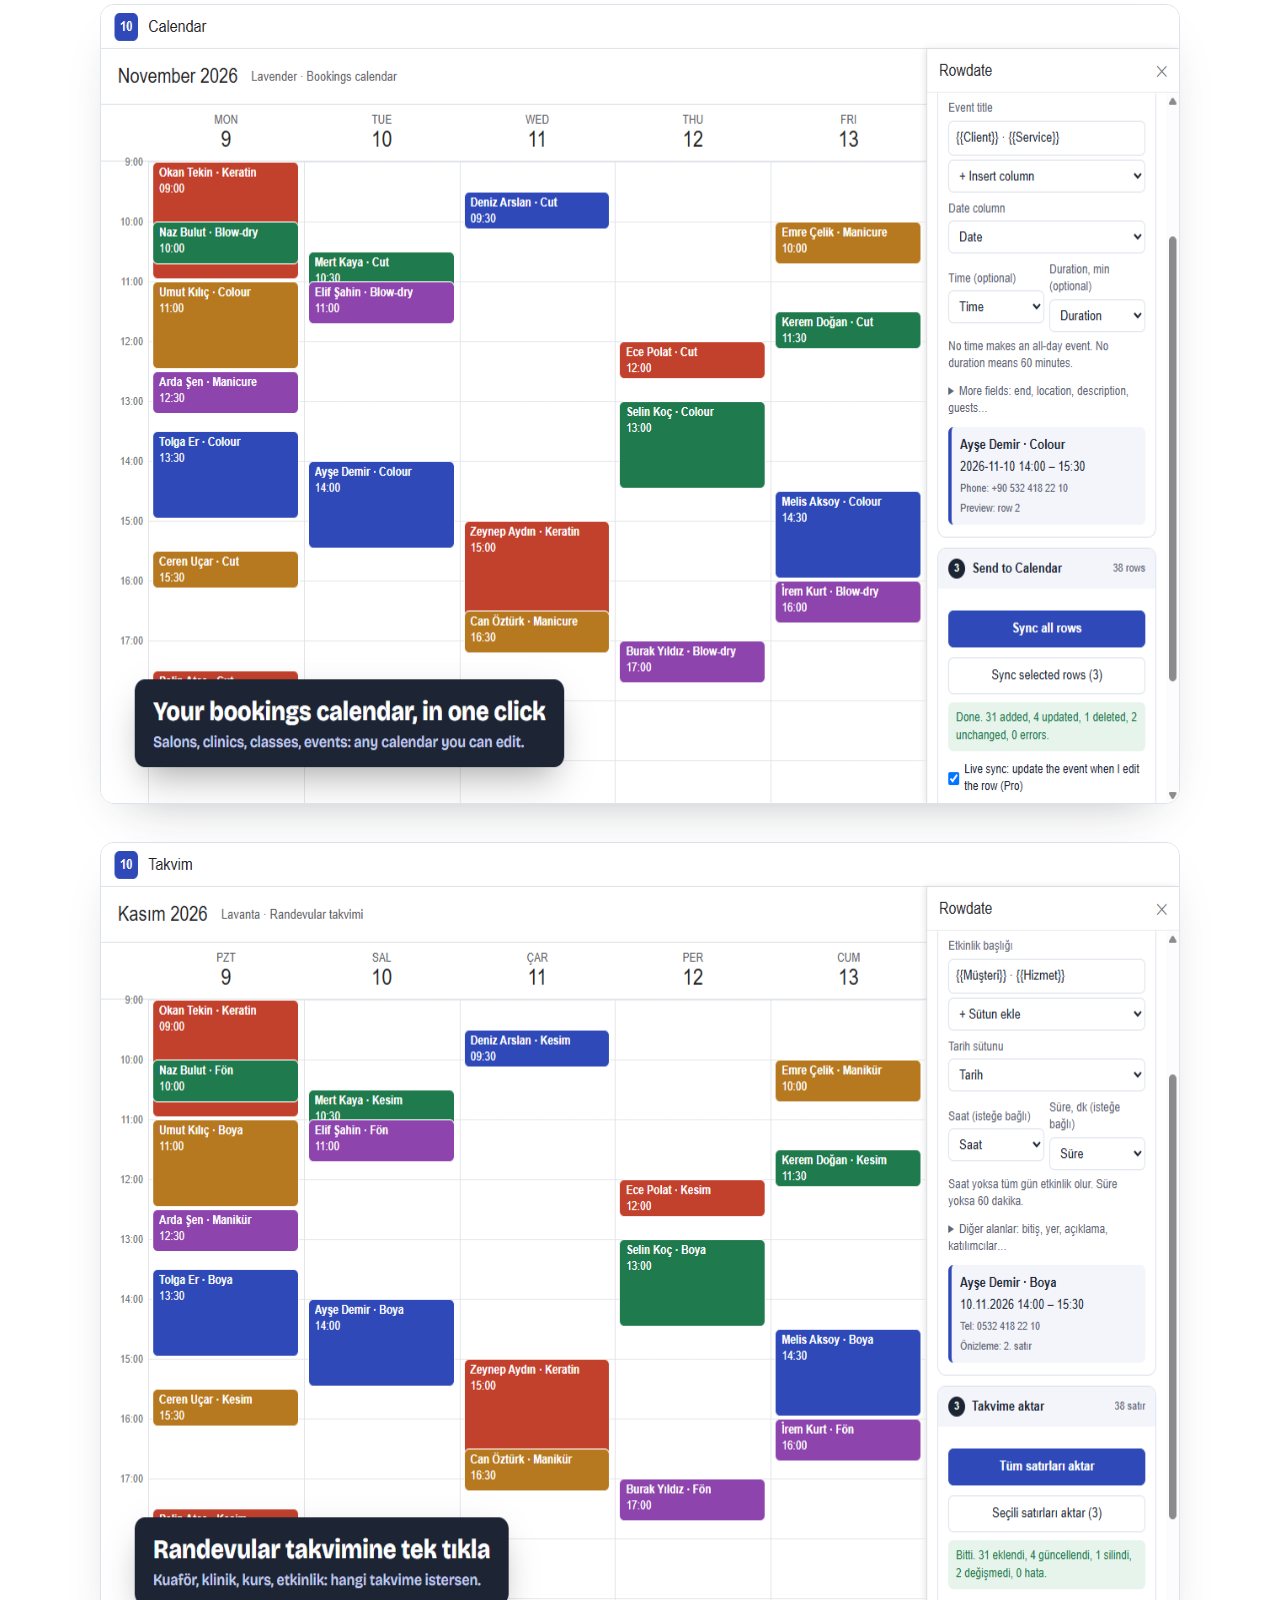
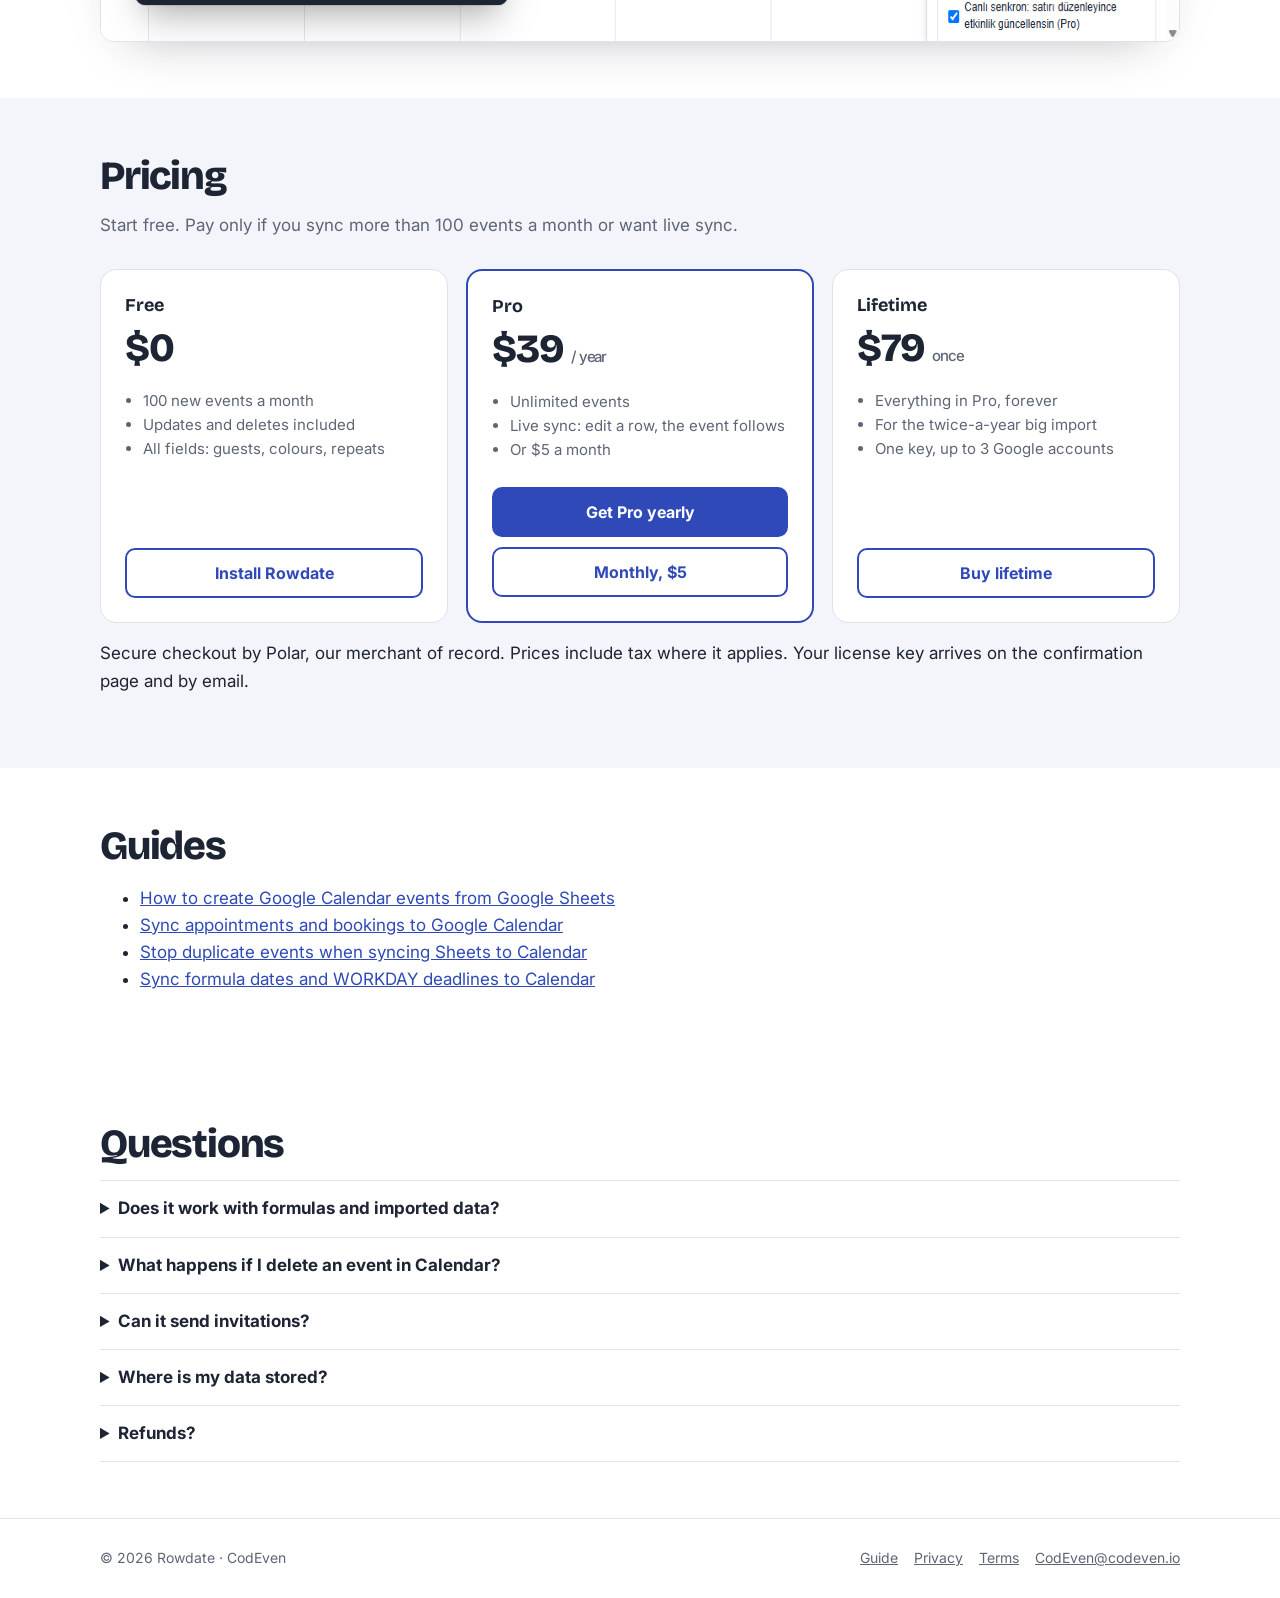
==== commit 8d3353c3: "Publish practical formula-date calendar sync guide Co-Authored-By: Codex GPT-6 <noreply@anthropic.co" ====
--- a/index.html
+++ b/index.html
@@ -147,6 +147,7 @@
     <li><a href="google-sheets-to-google-calendar">How to create Google Calendar events from Google Sheets</a></li>
     <li><a href="sync-appointments-google-sheets-calendar">Sync appointments and bookings to Google Calendar</a></li>
     <li><a href="duplicate-events-google-sheets-calendar">Stop duplicate events when syncing Sheets to Calendar</a></li>
+    <li><a href="google-sheets-formula-dates-calendar">Sync formula dates and WORKDAY deadlines to Calendar</a></li>
   </ul>
 </div></section>
 
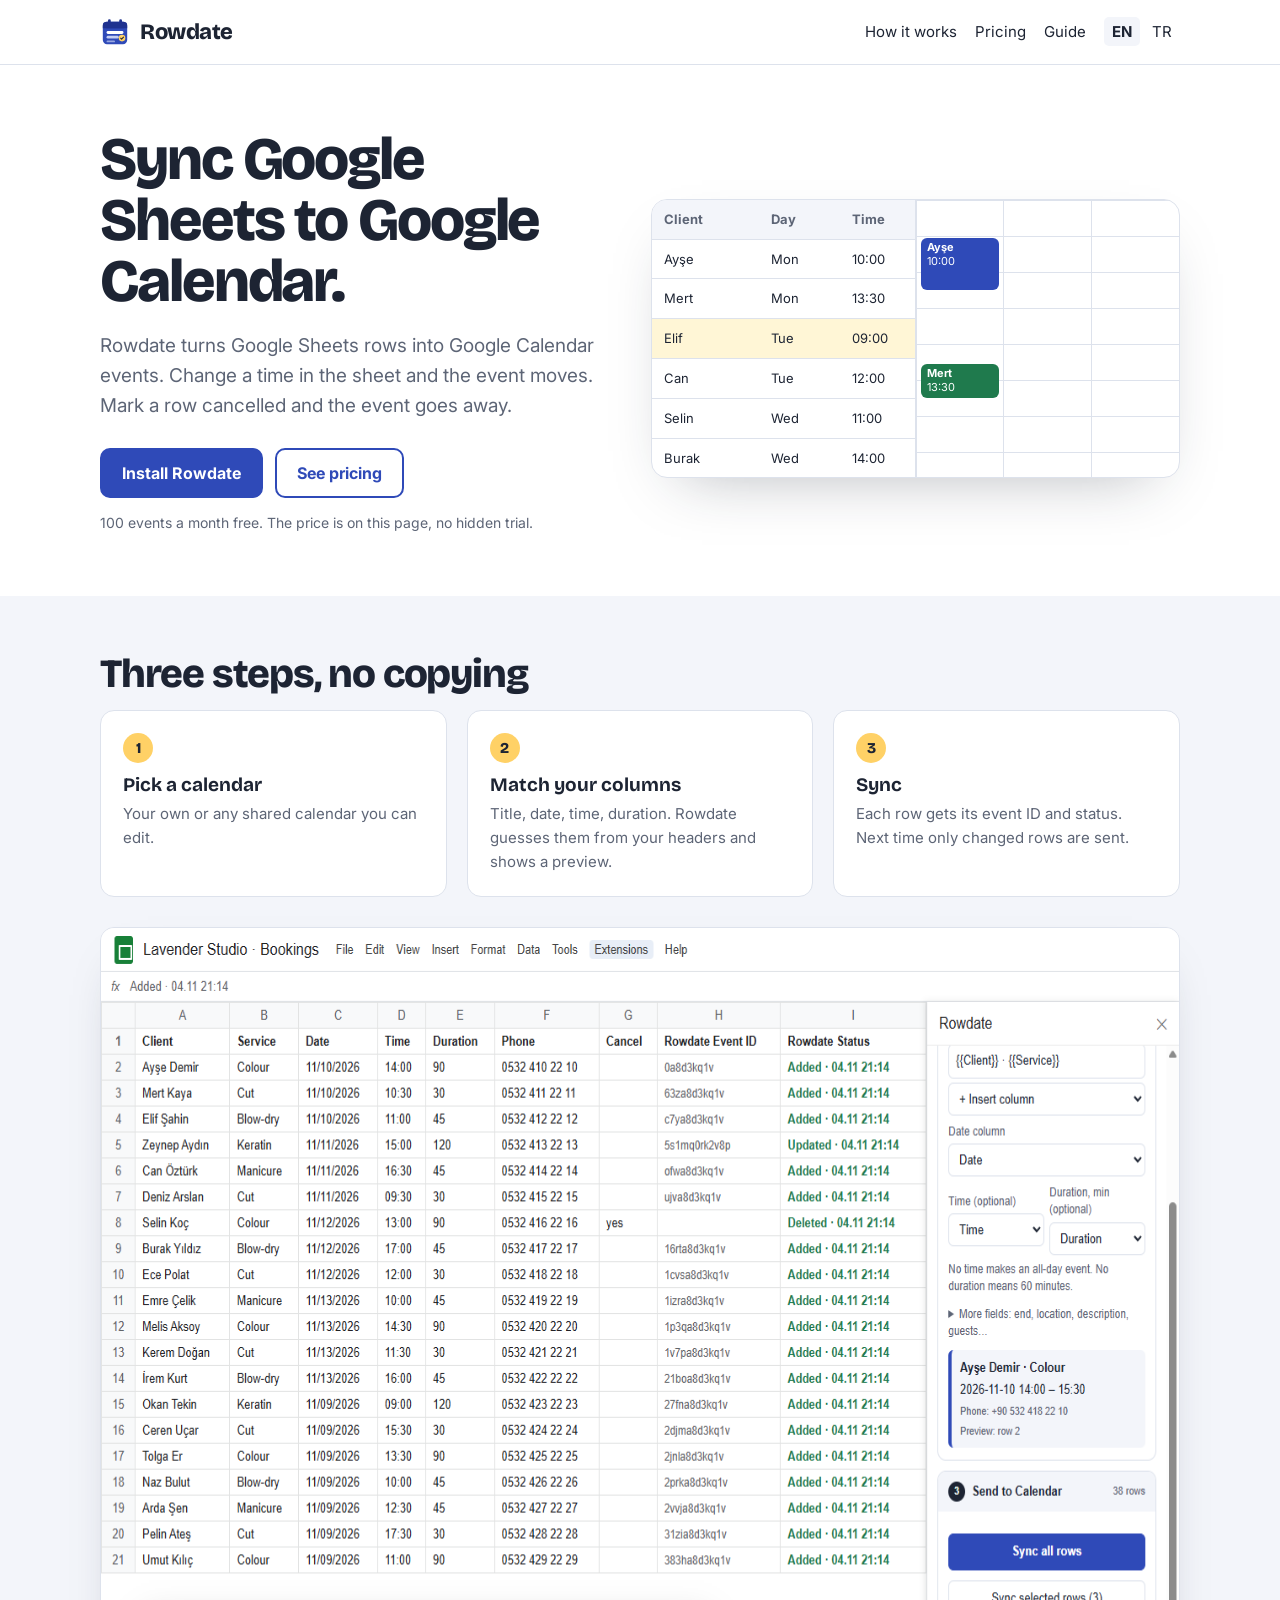
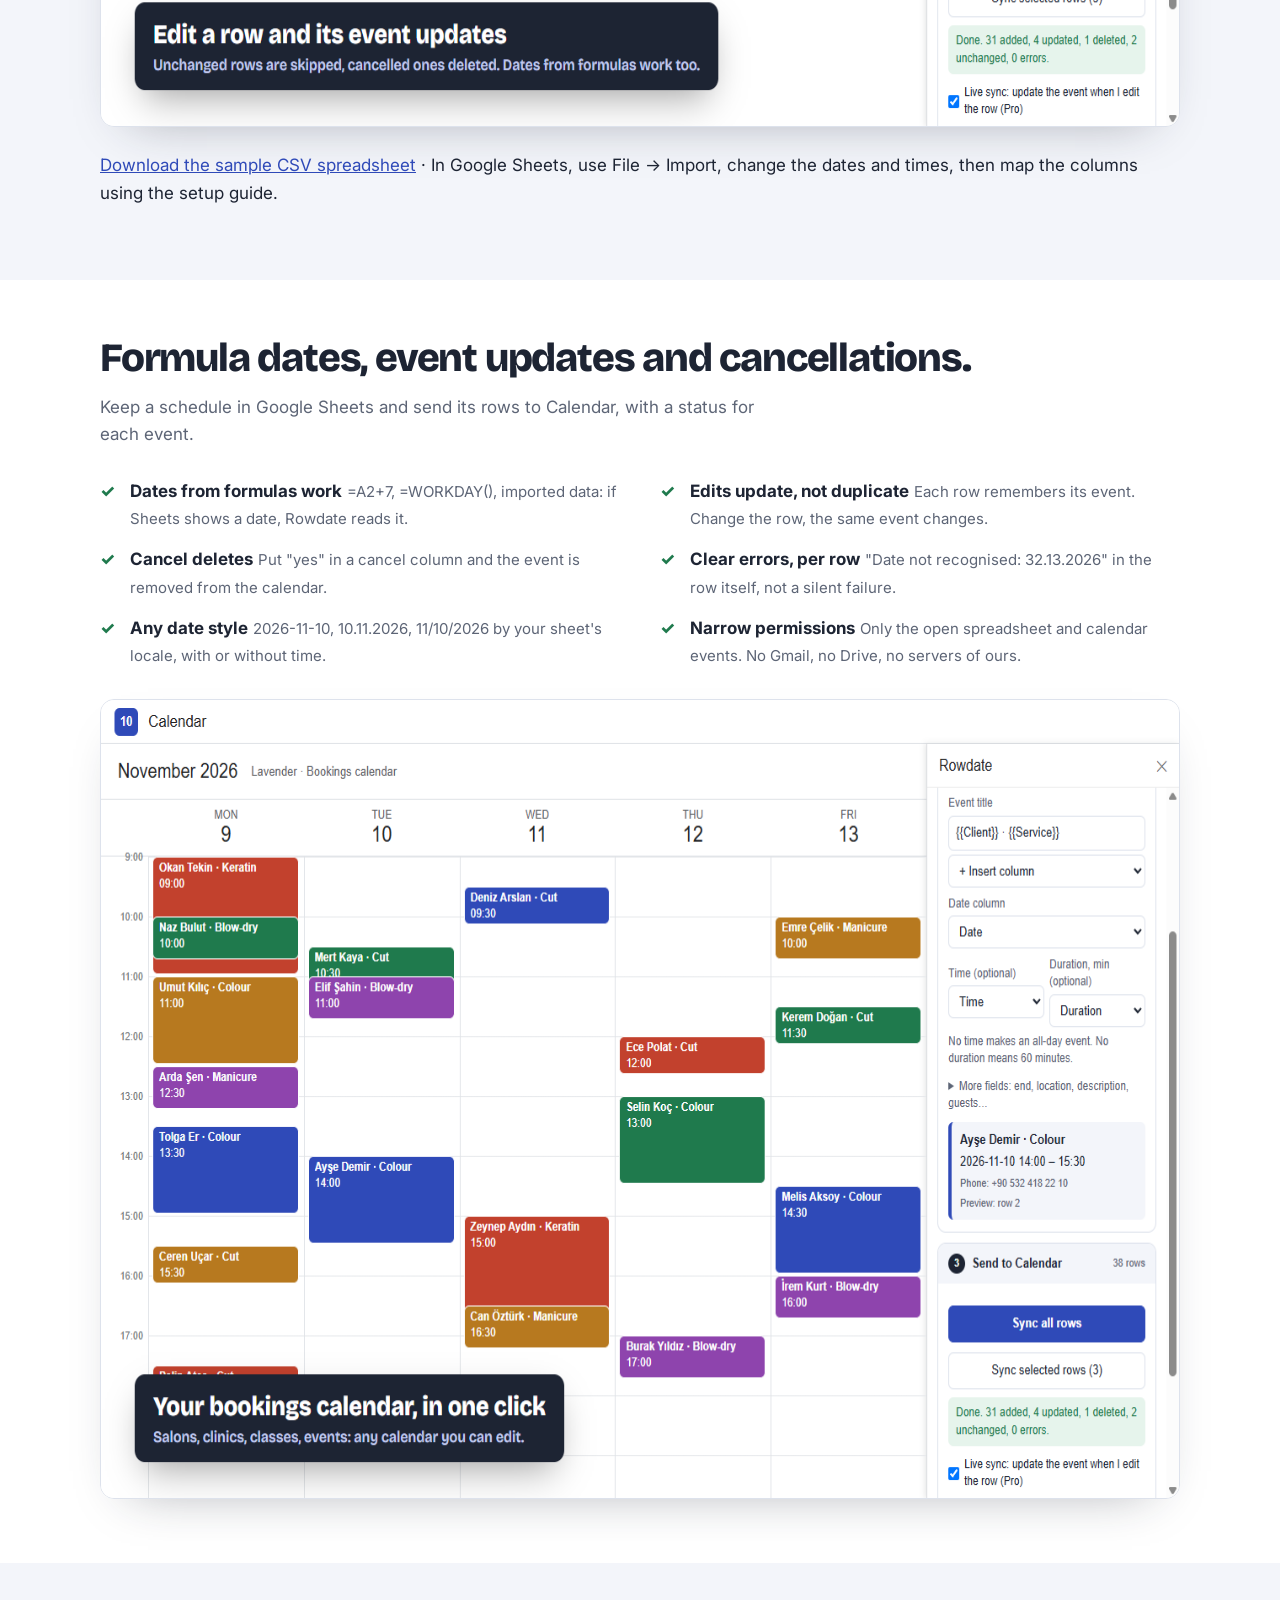
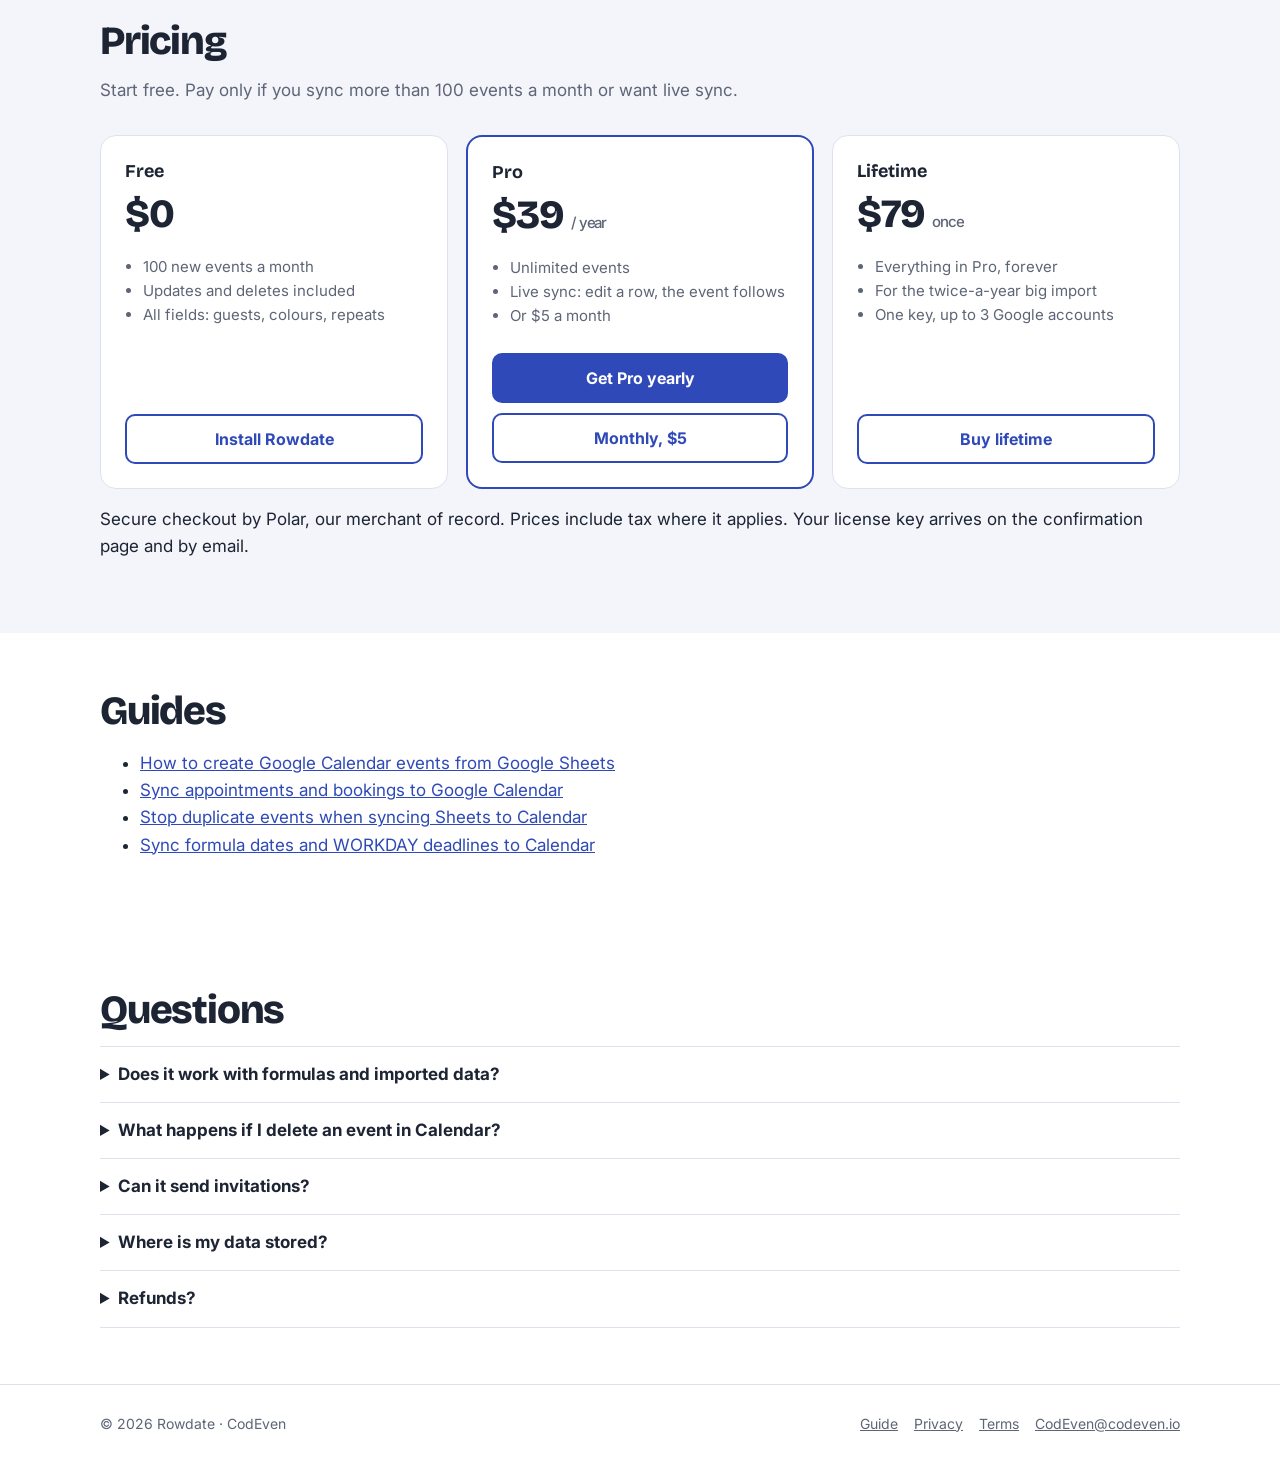
==== commit 9bde7962: "Publish stable Turkish landing and sample spreadsheet for Rowdate Co-Authored-By: Codex GPT-6 <norep" ====
--- a/index.html
+++ b/index.html
@@ -1,180 +1,174 @@
-<!doctype html>
+<!DOCTYPE html>
+
 <html lang="en">
 <head>
-<meta charset="utf-8">
-<meta name="viewport" content="width=device-width, initial-scale=1">
+<meta charset="utf-8"/>
+<meta content="width=device-width, initial-scale=1" name="viewport"/>
 <title>Google Sheets to Google Calendar Sync Add-on | Rowdate</title>
-<meta name="description" content="Turn Google Sheets rows into Google Calendar events and keep them in sync. Edit a row and the event updates, mark it cancelled and it is removed. 100 free events a month.">
-<link rel="canonical" href="https://rowdate.codeven.io/">
-<meta property="og:type" content="website">
-<meta property="og:site_name" content="Rowdate">
-<meta property="og:title" content="Google Sheets to Google Calendar Sync Add-on | Rowdate">
-<meta property="og:description" content="Turn Google Sheets rows into Google Calendar events and keep them in sync. Edit a row and the event updates, mark it cancelled and it is removed. 100 free events a month.">
-<meta property="og:url" content="https://rowdate.codeven.io/">
-<meta property="og:image" content="https://rowdate.codeven.io/shot-en-3-calendar.png">
-<meta name="twitter:card" content="summary_large_image">
-<script type="application/ld+json">{"@context": "https://schema.org", "@type": "SoftwareApplication", "name": "Rowdate", "description": "Turn Google Sheets rows into Google Calendar events and keep them in sync. Edit a row and the event updates, mark it cancelled and it is removed. 100 free events a month.", "url": "https://rowdate.codeven.io/", "image": "https://rowdate.codeven.io/shot-en-3-calendar.png", "applicationCategory": "BusinessApplication", "applicationSubCategory": "Calendar and scheduling", "operatingSystem": "Web (Google Sheets add-on)", "installUrl": "https://workspace.google.com/marketplace/app/rowdate/1047319266412", "offers": [{"@type": "Offer", "name": "Free", "price": "0", "priceCurrency": "USD"}, {"@type": "Offer", "name": "Pro monthly", "price": "5", "priceCurrency": "USD"}, {"@type": "Offer", "name": "Pro yearly", "price": "39", "priceCurrency": "USD"}, {"@type": "Offer", "name": "Lifetime", "price": "79", "priceCurrency": "USD"}], "publisher": {"@type": "Organization", "name": "CodEven", "url": "https://www.codeven.io"}}</script>
-<link rel="icon" href="logo.svg" type="image/svg+xml">
-<link rel="preconnect" href="https://fonts.googleapis.com">
-<link href="https://fonts.googleapis.com/css2?family=Bricolage+Grotesque:opsz,wght@12..96,700;12..96,800&family=Inter:wght@400;600;700&display=swap" rel="stylesheet">
-<link rel="stylesheet" href="style.css">
-</head>
-<body data-lang="en">
+<meta content="Turn Google Sheets rows into Google Calendar events and keep them in sync. Edit a row and the event updates, mark it cancelled and it is removed. 100 free events a month." name="description"/>
+<link href="https://rowdate.codeven.io/" rel="canonical"/>
+<meta content="website" property="og:type"/>
+<meta content="Rowdate" property="og:site_name"/>
+<meta content="Google Sheets to Google Calendar Sync Add-on | Rowdate" property="og:title"/>
+<meta content="Turn Google Sheets rows into Google Calendar events and keep them in sync. Edit a row and the event updates, mark it cancelled and it is removed. 100 free events a month." property="og:description"/>
+<meta content="https://rowdate.codeven.io/" property="og:url"/>
+<meta content="https://rowdate.codeven.io/shot-en-3-calendar.png" property="og:image"/>
+<meta content="summary_large_image" name="twitter:card"/>
+<script type="application/ld+json">{"@context": "https://schema.org", "@type": "SoftwareApplication", "name": "Rowdate", "description": "Turn Google Sheets rows into Google Calendar events and keep them in sync. Edit a row and the event updates, mark it cancelled and it is removed. 100 free events a month.", "url": "https://rowdate.codeven.io/", "image": "https://rowdate.codeven.io/shot-en-3-calendar.png", "applicationCategory": "BusinessApplication", "applicationSubCategory": "Calendar and scheduling", "operatingSystem": "Web (Google Sheets add-on)", "installUrl": "https://workspace.google.com/marketplace/app/rowdate/1047319266412", "offers": [{"@type": "Offer", "name": "Free", "price": "0", "priceCurrency": "USD"}, {"@type": "Offer", "name": "Pro monthly", "price": "5", "priceCurrency": "USD"}, {"@type": "Offer", "name": "Pro yearly", "price": "39", "priceCurrency": "USD"}, {"@type": "Offer", "name": "Lifetime", "price": "79", "priceCurrency": "USD"}], "publisher": {"@type": "Organization", "name": "CodEven", "url": "https://www.codeven.io"}, "inLanguage": "en"}</script>
+<link href="/logo.svg" rel="icon" type="image/svg+xml"/>
+<link href="https://fonts.googleapis.com" rel="preconnect"/>
+<link href="https://fonts.googleapis.com/css2?family=Bricolage+Grotesque:opsz,wght@12..96,700;12..96,800&amp;family=Inter:wght@400;600;700&amp;display=swap" rel="stylesheet"/>
+<link href="/style.css" rel="stylesheet"/>
+<link href="https://rowdate.codeven.io/" hreflang="en" rel="alternate"/><link href="https://rowdate.codeven.io/tr/" hreflang="tr" rel="alternate"/><link href="https://rowdate.codeven.io/" hreflang="x-default" rel="alternate"/></head>
+<body data-fixed-lang="en" data-lang="en">
 <header class="top"><div class="wrap">
-  <a class="brand" href="./"><img src="logo.svg" alt="" width="30" height="30"> Rowdate</a>
-  <nav>
-    <a class="hide-sm" href="#how"><span data-l="en">How it works</span><span data-l="tr">Nasıl çalışır</span></a>
-    <a class="hide-sm" href="#pricing"><span data-l="en">Pricing</span><span data-l="tr">Fiyat</span></a>
-    <a href="guide"><span data-l="en">Guide</span><span data-l="tr">Rehber</span></a>
-    <span class="langs"><button data-set="tr" aria-pressed="false">TR</button> <button data-set="en" aria-pressed="false">EN</button></span>
-  </nav>
+<a class="brand" href="/"><img alt="" height="30" src="/logo.svg" width="30"/> Rowdate</a>
+<nav>
+<a class="hide-sm" href="#how"><span data-l="en">How it works</span></a>
+<a class="hide-sm" href="#pricing"><span data-l="en">Pricing</span></a>
+<a href="/guide"><span data-l="en">Guide</span></a>
+<span class="langs"><a aria-current="page" href="/" hreflang="en">EN</a> <a href="/tr/" hreflang="tr">TR</a> </span>
+</nav>
 </div></header>
-
 <main>
 <section class="hero"><div class="wrap">
-  <div>
-    <h1 data-l="en">Sync Google Sheets to Google Calendar.</h1>
-    <h1 data-l="tr">Google E-Tablolar ile Google Takvim’i senkronize et.</h1>
-    <p class="lead" data-l="en">Rowdate turns Google Sheets rows into Google Calendar events. Change a time in the sheet and the event moves. Mark a row cancelled and the event goes away.</p>
-    <p class="lead" data-l="tr">Rowdate, Google E-Tablolar satırlarını Google Takvim etkinliğine çevirir. Tabloda saati değiştir, etkinlik kayar. Satırı iptal et, etkinlik silinir.</p>
-    <div class="cta">
-      <a class="btn primary" href="https://workspace.google.com/marketplace/app/rowdate/1047319266412"><span data-l="en">Install Rowdate</span><span data-l="tr">Rowdate’i yükle</span></a>
-      <a class="btn ghost" href="#pricing"><span data-l="en">See pricing</span><span data-l="tr">Fiyatları gör</span></a>
-    </div>
-    <p class="fine" data-l="en">100 events a month free. The price is on this page, no hidden trial.</p>
-    <p class="fine" data-l="tr">Ayda 100 etkinlik ücretsiz. Fiyat bu sayfada yazıyor, gizli deneme süresi yok.</p>
-  </div>
-  <div class="demo" aria-hidden="true">
-    <div class="sheet">
-      <div><span><span data-l="en">Client</span><span data-l="tr">Müşteri</span></span><span><span data-l="en">Day</span><span data-l="tr">Gün</span></span><span><span data-l="en">Time</span><span data-l="tr">Saat</span></span></div>
-      <div data-ev="e1"><span>Ayşe</span><span><span data-l="en">Mon</span><span data-l="tr">Pzt</span></span><span>10:00</span></div>
-      <div data-ev="e2"><span>Mert</span><span><span data-l="en">Mon</span><span data-l="tr">Pzt</span></span><span>13:30</span></div>
-      <div data-ev="e3"><span>Elif</span><span><span data-l="en">Tue</span><span data-l="tr">Sal</span></span><span>09:00</span></div>
-      <div data-ev="e4"><span>Can</span><span><span data-l="en">Tue</span><span data-l="tr">Sal</span></span><span>12:00</span></div>
-      <div data-ev="e5"><span>Selin</span><span><span data-l="en">Wed</span><span data-l="tr">Çar</span></span><span>11:00</span></div>
-      <div data-ev="e6"><span>Burak</span><span><span data-l="en">Wed</span><span data-l="tr">Çar</span></span><span>14:00</span></div>
-    </div>
-    <div class="week">
-      <div class="day" style="left:0;width:33.3%">
-        <div class="ev" id="e1" style="top:38px;height:52px;background:#2f4ab8"><b>Ayşe</b>10:00</div>
-        <div class="ev" id="e2" style="top:164px;height:34px;background:#1f7a4d"><b>Mert</b>13:30</div>
-      </div>
-      <div class="day" style="left:33.3%;width:33.3%">
-        <div class="ev" id="e3" style="top:2px;height:52px;background:#8e44ad"><b>Elif</b>09:00</div>
-        <div class="ev" id="e4" style="top:110px;height:52px;background:#c2412d"><b>Can</b>12:00</div>
-      </div>
-      <div class="day" style="left:66.6%;width:33.4%">
-        <div class="ev" id="e5" style="top:74px;height:34px;background:#b7791f"><b>Selin</b>11:00</div>
-        <div class="ev" id="e6" style="top:182px;height:52px;background:#2f4ab8"><b>Burak</b>14:00</div>
-      </div>
-    </div>
-  </div>
+<div>
+<h1 data-l="en">Sync Google Sheets to Google Calendar.</h1>
+
+<p class="lead" data-l="en">Rowdate turns Google Sheets rows into Google Calendar events. Change a time in the sheet and the event moves. Mark a row cancelled and the event goes away.</p>
+
+<div class="cta">
+<a class="btn primary" href="https://workspace.google.com/marketplace/app/rowdate/1047319266412"><span data-l="en">Install Rowdate</span></a>
+<a class="btn ghost" href="#pricing"><span data-l="en">See pricing</span></a>
+</div>
+<p class="fine" data-l="en">100 events a month free. The price is on this page, no hidden trial.</p>
+
+</div>
+<div aria-hidden="true" class="demo">
+<div class="sheet">
+<div><span><span data-l="en">Client</span></span><span><span data-l="en">Day</span></span><span><span data-l="en">Time</span></span></div>
+<div data-ev="e1"><span>Ayşe</span><span><span data-l="en">Mon</span></span><span>10:00</span></div>
+<div data-ev="e2"><span>Mert</span><span><span data-l="en">Mon</span></span><span>13:30</span></div>
+<div data-ev="e3"><span>Elif</span><span><span data-l="en">Tue</span></span><span>09:00</span></div>
+<div data-ev="e4"><span>Can</span><span><span data-l="en">Tue</span></span><span>12:00</span></div>
+<div data-ev="e5"><span>Selin</span><span><span data-l="en">Wed</span></span><span>11:00</span></div>
+<div data-ev="e6"><span>Burak</span><span><span data-l="en">Wed</span></span><span>14:00</span></div>
+</div>
+<div class="week">
+<div class="day" style="left:0;width:33.3%">
+<div class="ev" id="e1" style="top:38px;height:52px;background:#2f4ab8"><b>Ayşe</b>10:00</div>
+<div class="ev" id="e2" style="top:164px;height:34px;background:#1f7a4d"><b>Mert</b>13:30</div>
+</div>
+<div class="day" style="left:33.3%;width:33.3%">
+<div class="ev" id="e3" style="top:2px;height:52px;background:#8e44ad"><b>Elif</b>09:00</div>
+<div class="ev" id="e4" style="top:110px;height:52px;background:#c2412d"><b>Can</b>12:00</div>
+</div>
+<div class="day" style="left:66.6%;width:33.4%">
+<div class="ev" id="e5" style="top:74px;height:34px;background:#b7791f"><b>Selin</b>11:00</div>
+<div class="ev" id="e6" style="top:182px;height:52px;background:#2f4ab8"><b>Burak</b>14:00</div>
+</div>
+</div>
+</div>
 </div></section>
+<section class="wash" id="how"><div class="wrap">
+<h2 data-l="en">Three steps, no copying</h2>
 
-<section class="wash" id="how"><div class="wrap">
-  <h2 data-l="en">Three steps, no copying</h2>
-  <h2 data-l="tr">Üç adım, kopyala-yapıştır yok</h2>
-  <ol class="steps">
-    <li><h3 data-l="en">Pick a calendar</h3><h3 data-l="tr">Takvimi seç</h3>
-      <p data-l="en">Your own or any shared calendar you can edit.</p><p data-l="tr">Kendi takvimin ya da düzenleyebildiğin ortak bir takvim.</p></li>
-    <li><h3 data-l="en">Match your columns</h3><h3 data-l="tr">Sütunları eşle</h3>
-      <p data-l="en">Title, date, time, duration. Rowdate guesses them from your headers and shows a preview.</p><p data-l="tr">Başlık, tarih, saat, süre. Rowdate başlıklardan tahmin eder, önizleme gösterir.</p></li>
-    <li><h3 data-l="en">Sync</h3><h3 data-l="tr">Aktar</h3>
-      <p data-l="en">Each row gets its event ID and status. Next time only changed rows are sent.</p><p data-l="tr">Her satıra etkinlik ID'si ve durum yazılır. Sonraki seferde yalnız değişen satırlar gider.</p></li>
-  </ol>
-  <img class="shot" src="shot-en-2-done.png" alt="A Google Sheet of bookings with Rowdate status columns and the Rowdate sidebar" data-l="en" width="1280" height="800" loading="lazy">
-  <img class="shot" src="shot-tr-2-done.png" alt="Rowdate durum sütunları ve kenar paneliyle bir randevu tablosu" data-l="tr" width="1280" height="800" loading="lazy">
+<ol class="steps">
+<li><h3 data-l="en">Pick a calendar</h3>
+<p data-l="en">Your own or any shared calendar you can edit.</p></li>
+<li><h3 data-l="en">Match your columns</h3>
+<p data-l="en">Title, date, time, duration. Rowdate guesses them from your headers and shows a preview.</p></li>
+<li><h3 data-l="en">Sync</h3>
+<p data-l="en">Each row gets its event ID and status. Next time only changed rows are sent.</p></li>
+</ol>
+<img alt="A Google Sheet of bookings with Rowdate status columns and the Rowdate sidebar" class="shot" data-l="en" height="800" loading="lazy" src="/shot-en-2-done.png" width="1280"/>
+
+<p class="fine"><a download="rowdate-sample.csv" href="/rowdate-sample.csv">Download the sample CSV spreadsheet</a> · In Google Sheets, use File → Import, change the dates and times, then map the columns using the setup guide.</p></div></section>
+<section><div class="wrap">
+<h2 data-l="en">Formula dates, event updates and cancellations.</h2>
+
+<p class="sub" data-l="en">Keep a schedule in Google Sheets and send its rows to Calendar, with a status for each event.</p>
+
+<ul class="fixes">
+<li><b data-l="en">Dates from formulas work</b>
+<span data-l="en">=A2+7, =WORKDAY(), imported data: if Sheets shows a date, Rowdate reads it.</span></li>
+<li><b data-l="en">Edits update, not duplicate</b>
+<span data-l="en">Each row remembers its event. Change the row, the same event changes.</span></li>
+<li><b data-l="en">Cancel deletes</b>
+<span data-l="en">Put "yes" in a cancel column and the event is removed from the calendar.</span></li>
+<li><b data-l="en">Clear errors, per row</b>
+<span data-l="en">"Date not recognised: 32.13.2026" in the row itself, not a silent failure.</span></li>
+<li><b data-l="en">Any date style</b>
+<span data-l="en">2026-11-10, 10.11.2026, 11/10/2026 by your sheet's locale, with or without time.</span></li>
+<li><b data-l="en">Narrow permissions</b>
+<span data-l="en">Only the open spreadsheet and calendar events. No Gmail, no Drive, no servers of ours.</span></li>
+</ul>
+<img alt="A week view of the calendar filled with bookings from the sheet" class="shot" data-l="en" height="800" loading="lazy" src="/shot-en-3-calendar.png" width="1280"/>
+
 </div></section>
+<section class="wash" id="pricing"><div class="wrap">
+<h2 data-l="en">Pricing</h2>
+<p class="sub" data-l="en">Start free. Pay only if you sync more than 100 events a month or want live sync.</p>
 
-<section><div class="wrap">
-  <h2 data-l="en">Built for the things that break elsewhere</h2>
-  <h2 data-l="tr">Başka eklentilerde bozulan şeyler için yapıldı</h2>
-  <p class="sub" data-l="en">We read the one-star reviews of the other Sheets-to-Calendar add-ons. These are the fixes.</p>
-  <p class="sub" data-l="tr">Diğer Tablo→Takvim eklentilerinin tek yıldızlı yorumlarını okuduk. Çözümler bunlar.</p>
-  <ul class="fixes">
-    <li><b data-l="en">Dates from formulas work</b><b data-l="tr">Formülle gelen tarihler çalışır</b>
-      <span data-l="en">=A2+7, =WORKDAY(), imported data: if Sheets shows a date, Rowdate reads it.</span><span data-l="tr">=A2+7, =İŞGÜNÜ(), içe aktarılan veri: Sheets tarih gösteriyorsa Rowdate okur.</span></li>
-    <li><b data-l="en">Edits update, not duplicate</b><b data-l="tr">Düzenleme kopya değil, güncelleme yapar</b>
-      <span data-l="en">Each row remembers its event. Change the row, the same event changes.</span><span data-l="tr">Her satır kendi etkinliğini hatırlar. Satırı değiştir, aynı etkinlik değişir.</span></li>
-    <li><b data-l="en">Cancel deletes</b><b data-l="tr">İptal silme yapar</b>
-      <span data-l="en">Put "yes" in a cancel column and the event is removed from the calendar.</span><span data-l="tr">İptal sütununa "evet" yaz, etkinlik takvimden kalkar.</span></li>
-    <li><b data-l="en">Clear errors, per row</b><b data-l="tr">Satır satır anlaşılır hata</b>
-      <span data-l="en">"Date not recognised: 32.13.2026" in the row itself, not a silent failure.</span><span data-l="tr">"Tarih anlaşılmadı: 32.13.2026" satırın kendisinde yazar, sessizce başarısız olmaz.</span></li>
-    <li><b data-l="en">Any date style</b><b data-l="tr">Her tarih biçimi</b>
-      <span data-l="en">2026-11-10, 10.11.2026, 11/10/2026 by your sheet's locale, with or without time.</span><span data-l="tr">2026-11-10, 10.11.2026, 11/10/2026 tablonun diline göre; saatli ya da saatsiz.</span></li>
-    <li><b data-l="en">Narrow permissions</b><b data-l="tr">Dar izinler</b>
-      <span data-l="en">Only the open spreadsheet and calendar events. No Gmail, no Drive, no servers of ours.</span><span data-l="tr">Yalnız açık tablo ve takvim etkinlikleri. Gmail yok, Drive yok, bizim sunucumuz yok.</span></li>
-  </ul>
-  <img class="shot" src="shot-en-3-calendar.png" alt="A week view of the calendar filled with bookings from the sheet" data-l="en" width="1280" height="800" loading="lazy">
-  <img class="shot" src="shot-tr-3-calendar.png" alt="Tablodaki randevularla dolmuş haftalık takvim görünümü" data-l="tr" width="1280" height="800" loading="lazy">
+<div class="prices">
+<div class="price">
+<h3 data-l="en">Free</h3>
+<div class="amt">$0</div>
+<ul data-l="en"><li>100 new events a month</li><li>Updates and deletes included</li><li>All fields: guests, colours, repeats</li></ul>
+
+<a class="btn ghost" href="https://workspace.google.com/marketplace/app/rowdate/1047319266412"><span data-l="en">Install Rowdate</span></a>
+</div>
+<div class="price pick">
+<h3>Pro</h3>
+<div class="amt">$39 <small data-l="en">/ year</small></div>
+<ul data-l="en"><li>Unlimited events</li><li>Live sync: edit a row, the event follows</li><li>Or $5 a month</li></ul>
+
+<a class="btn primary" href="https://buy.polar.sh/polar_cl_UVCASUFlJ3zMLotw4Rg9ggLsleIpURrErWCNH1DdBOD"><span data-l="en">Get Pro yearly</span></a>
+<a class="btn ghost" href="https://buy.polar.sh/polar_cl_9T73RqGZJO36iAeYZHyxpCRS9guMxdg6vF0Fa0MUsuD"><span data-l="en">Monthly, $5</span></a>
+</div>
+<div class="price">
+<h3 data-l="en">Lifetime</h3>
+<div class="amt">$79 <small data-l="en">once</small></div>
+<ul data-l="en"><li>Everything in Pro, forever</li><li>For the twice-a-year big import</li><li>One key, up to 3 Google accounts</li></ul>
+
+<a class="btn ghost" href="https://buy.polar.sh/polar_cl_cJisBX95gytCzHY31EBLqw5EzPcWGKigFzKrP3uAljF"><span data-l="en">Buy lifetime</span></a>
+</div>
+</div>
+<p class="fine" data-l="en">Secure checkout by Polar, our merchant of record. Prices include tax where it applies. Your license key arrives on the confirmation page and by email.</p>
+
 </div></section>
-
-<section class="wash" id="pricing"><div class="wrap">
-  <h2 data-l="en">Pricing</h2><h2 data-l="tr">Fiyat</h2>
-  <p class="sub" data-l="en">Start free. Pay only if you sync more than 100 events a month or want live sync.</p>
-  <p class="sub" data-l="tr">Ücretsiz başla. Ayda 100'den fazla etkinlik ya da canlı senkron istersen öde.</p>
-  <div class="prices">
-    <div class="price">
-      <h3 data-l="en">Free</h3><h3 data-l="tr">Ücretsiz</h3>
-      <div class="amt">$0</div>
-      <ul data-l="en"><li>100 new events a month</li><li>Updates and deletes included</li><li>All fields: guests, colours, repeats</li></ul>
-      <ul data-l="tr"><li>Ayda 100 yeni etkinlik</li><li>Güncelleme ve silme dahil</li><li>Tüm alanlar: katılımcı, renk, tekrar</li></ul>
-      <a class="btn ghost" href="https://workspace.google.com/marketplace/app/rowdate/1047319266412"><span data-l="en">Install Rowdate</span><span data-l="tr">Rowdate’i yükle</span></a>
-    </div>
-    <div class="price pick">
-      <h3>Pro</h3>
-      <div class="amt">$39 <small data-l="en">/ year</small><small data-l="tr">/ yıl</small></div>
-      <ul data-l="en"><li>Unlimited events</li><li>Live sync: edit a row, the event follows</li><li>Or $5 a month</li></ul>
-      <ul data-l="tr"><li>Sınırsız etkinlik</li><li>Canlı senkron: satırı düzenle, etkinlik gelsin</li><li>Ya da ayda $5</li></ul>
-      <a class="btn primary" href="https://buy.polar.sh/polar_cl_UVCASUFlJ3zMLotw4Rg9ggLsleIpURrErWCNH1DdBOD"><span data-l="en">Get Pro yearly</span><span data-l="tr">Yıllık Pro al</span></a>
-      <a class="btn ghost" href="https://buy.polar.sh/polar_cl_9T73RqGZJO36iAeYZHyxpCRS9guMxdg6vF0Fa0MUsuD"><span data-l="en">Monthly, $5</span><span data-l="tr">Aylık, $5</span></a>
-    </div>
-    <div class="price">
-      <h3 data-l="en">Lifetime</h3><h3 data-l="tr">Ömür boyu</h3>
-      <div class="amt">$79 <small data-l="en">once</small><small data-l="tr">tek sefer</small></div>
-      <ul data-l="en"><li>Everything in Pro, forever</li><li>For the twice-a-year big import</li><li>One key, up to 3 Google accounts</li></ul>
-      <ul data-l="tr"><li>Pro'daki her şey, süresiz</li><li>Yılda iki kez büyük aktarım yapanlar için</li><li>Tek anahtar, 3 Google hesabına kadar</li></ul>
-      <a class="btn ghost" href="https://buy.polar.sh/polar_cl_cJisBX95gytCzHY31EBLqw5EzPcWGKigFzKrP3uAljF"><span data-l="en">Buy lifetime</span><span data-l="tr">Ömür boyu al</span></a>
-    </div>
-  </div>
-  <p class="fine" data-l="en">Secure checkout by Polar, our merchant of record. Prices include tax where it applies. Your license key arrives on the confirmation page and by email.</p>
-  <p class="fine" data-l="tr">Ödeme, satıcımız Polar üzerinden güvenle alınır. Fiyatlara geçerli vergiler dahildir. Lisans anahtarın onay sayfasında ve e-postanda gelir.</p>
+<section class="guides"><div class="wrap">
+<h2 data-l="en">Guides</h2>
+<ul>
+<li><a href="/google-sheets-to-google-calendar">How to create Google Calendar events from Google Sheets</a></li>
+<li><a href="/sync-appointments-google-sheets-calendar">Sync appointments and bookings to Google Calendar</a></li>
+<li><a href="/duplicate-events-google-sheets-calendar">Stop duplicate events when syncing Sheets to Calendar</a></li>
+<li><a href="/google-sheets-formula-dates-calendar">Sync formula dates and WORKDAY deadlines to Calendar</a></li>
+</ul>
 </div></section>
-
-<section class="guides"><div class="wrap">
-  <h2 data-l="en">Guides</h2><h2 data-l="tr">Rehberler</h2>
-  <ul>
-    <li><a href="google-sheets-to-google-calendar">How to create Google Calendar events from Google Sheets</a></li>
-    <li><a href="sync-appointments-google-sheets-calendar">Sync appointments and bookings to Google Calendar</a></li>
-    <li><a href="duplicate-events-google-sheets-calendar">Stop duplicate events when syncing Sheets to Calendar</a></li>
-    <li><a href="google-sheets-formula-dates-calendar">Sync formula dates and WORKDAY deadlines to Calendar</a></li>
-  </ul>
-</div></section>
-
 <section class="faq"><div class="wrap">
-  <h2 data-l="en">Questions</h2><h2 data-l="tr">Sorular</h2>
-  <details><summary data-l="en">Does it work with formulas and imported data?</summary><summary data-l="tr">Formüllerle ve içe aktarılan veriyle çalışır mı?</summary>
-    <p data-l="en">Yes. Rowdate reads the value Sheets calculated, in your spreadsheet's time zone. Text dates like 10.11.2026 or 2026-11-10 14:30 work too.</p>
-    <p data-l="tr">Evet. Rowdate, Sheets'in hesapladığı değeri tablonun saat diliminde okur. 10.11.2026 ya da 2026-11-10 14:30 gibi metin tarihler de çalışır.</p></details>
-  <details><summary data-l="en">What happens if I delete an event in Calendar?</summary><summary data-l="tr">Etkinliği takvimden silersem ne olur?</summary>
-    <p data-l="en">The next sync creates it again from the row. The sheet is the source of truth; to remove an event, use the cancel column.</p>
-    <p data-l="tr">Sonraki senkronda satırdan yeniden oluşturulur. Esas kaynak tablodur; etkinliği kaldırmak için iptal sütununu kullan.</p></details>
-  <details><summary data-l="en">Can it send invitations?</summary><summary data-l="tr">Davet gönderebilir mi?</summary>
-    <p data-l="en">Yes, if you map a guest email column and tick "Email invitations to guests". Otherwise guests are added silently.</p>
-    <p data-l="tr">Evet; katılımcı e-posta sütununu seçip "Katılımcılara davet e-postası gönder"i işaretlersen. Yoksa katılımcılar sessizce eklenir.</p></details>
-  <details><summary data-l="en">Where is my data stored?</summary><summary data-l="tr">Verim nerede saklanıyor?</summary>
-    <p data-l="en">In your spreadsheet and your calendar. Rowdate runs inside Google Apps Script and only talks to the Google Calendar API and our license checker.</p>
-    <p data-l="tr">Tablonda ve takviminde. Rowdate Google Apps Script içinde çalışır; yalnızca Google Takvim API'si ve lisans kontrolüyle konuşur.</p></details>
-  <details><summary data-l="en">Refunds?</summary><summary data-l="tr">İade?</summary>
-    <p data-l="en">Email us within 14 days of your first payment for a full refund. You can cancel any time.</p>
-    <p data-l="tr">İlk ödemeden sonraki 14 gün içinde yaz, tam iade yaparız. İstediğin an iptal edebilirsin.</p></details>
+<h2 data-l="en">Questions</h2>
+<details><summary data-l="en">Does it work with formulas and imported data?</summary>
+<p data-l="en">Yes. Rowdate reads the value Sheets calculated, in your spreadsheet's time zone. Text dates like 10.11.2026 or 2026-11-10 14:30 work too.</p>
+</details>
+<details><summary data-l="en">What happens if I delete an event in Calendar?</summary>
+<p data-l="en">The next sync creates it again from the row. The sheet is the source of truth; to remove an event, use the cancel column.</p>
+</details>
+<details><summary data-l="en">Can it send invitations?</summary>
+<p data-l="en">Yes, if you map a guest email column and tick "Email invitations to guests". Otherwise guests are added silently.</p>
+</details>
+<details><summary data-l="en">Where is my data stored?</summary>
+<p data-l="en">In your spreadsheet and your calendar. Rowdate runs inside Google Apps Script and only talks to the Google Calendar API and our license checker.</p>
+</details>
+<details><summary data-l="en">Refunds?</summary>
+<p data-l="en">Email us within 14 days of your first payment for a full refund. You can cancel any time.</p>
+</details>
 </div></section>
 </main>
-
 <footer class="site"><div class="wrap">
-  <div>© 2026 Rowdate · CodEven</div>
-  <div><a href="guide">Guide</a><a href="privacy">Privacy</a><a href="terms">Terms</a><a data-support href="#"></a></div>
+<div>© 2026 Rowdate · CodEven</div>
+<div><a href="/guide">Guide</a><a href="/privacy">Privacy</a><a href="/terms">Terms</a><a data-support="" href="#"></a></div>
 </div></footer>
-<script src="site.js"></script>
+<script src="/site.js"></script>
 </body>
 </html>
--- a/style.css
+++ b/style.css
@@ -110,3 +110,5 @@
 main.doc .cta-box h2 { margin-top: 0; }
 main.doc .cta-box .btn { margin: 4px 8px 4px 0; }
 footer.site small { color: var(--muted); font-size: 12px; }
+
+.langs a{padding:5px 8px;border-radius:5px;text-decoration:none}.langs a[aria-current="page"]{background:var(--wash);font-weight:700}
